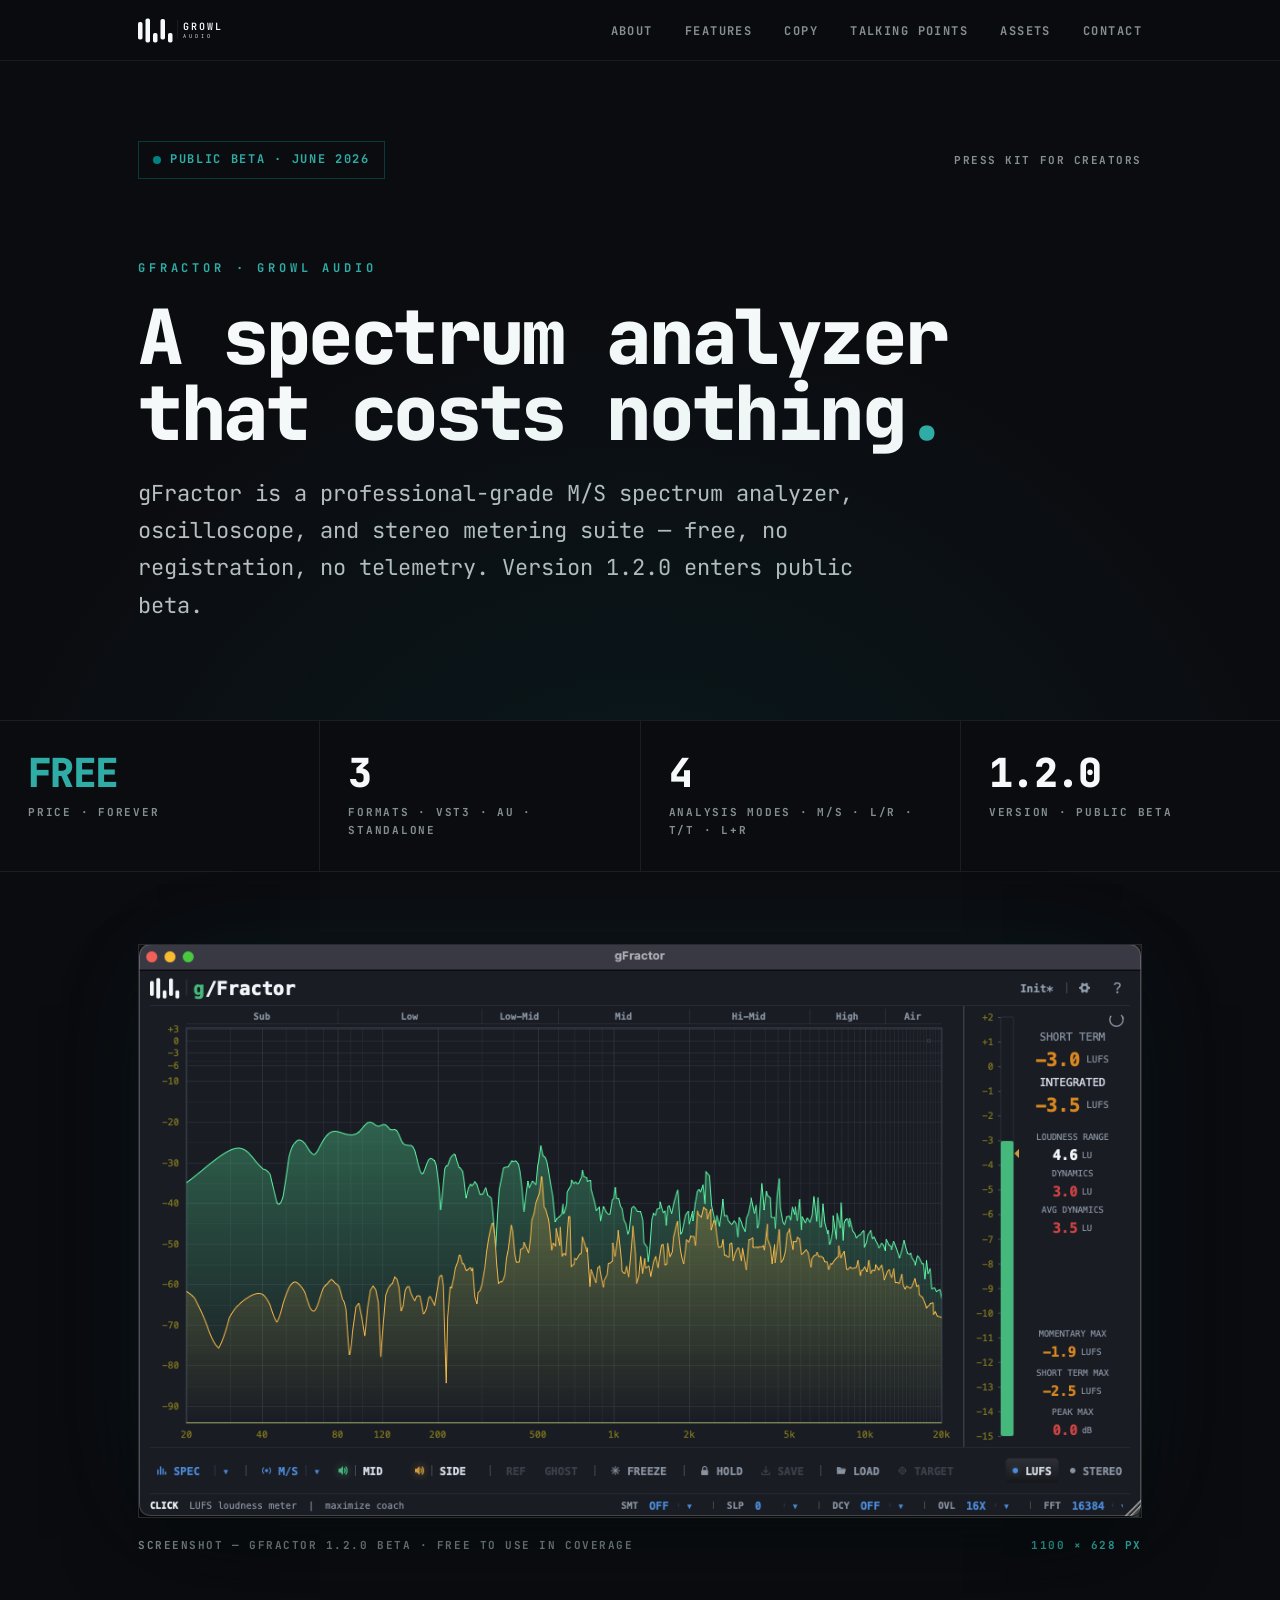
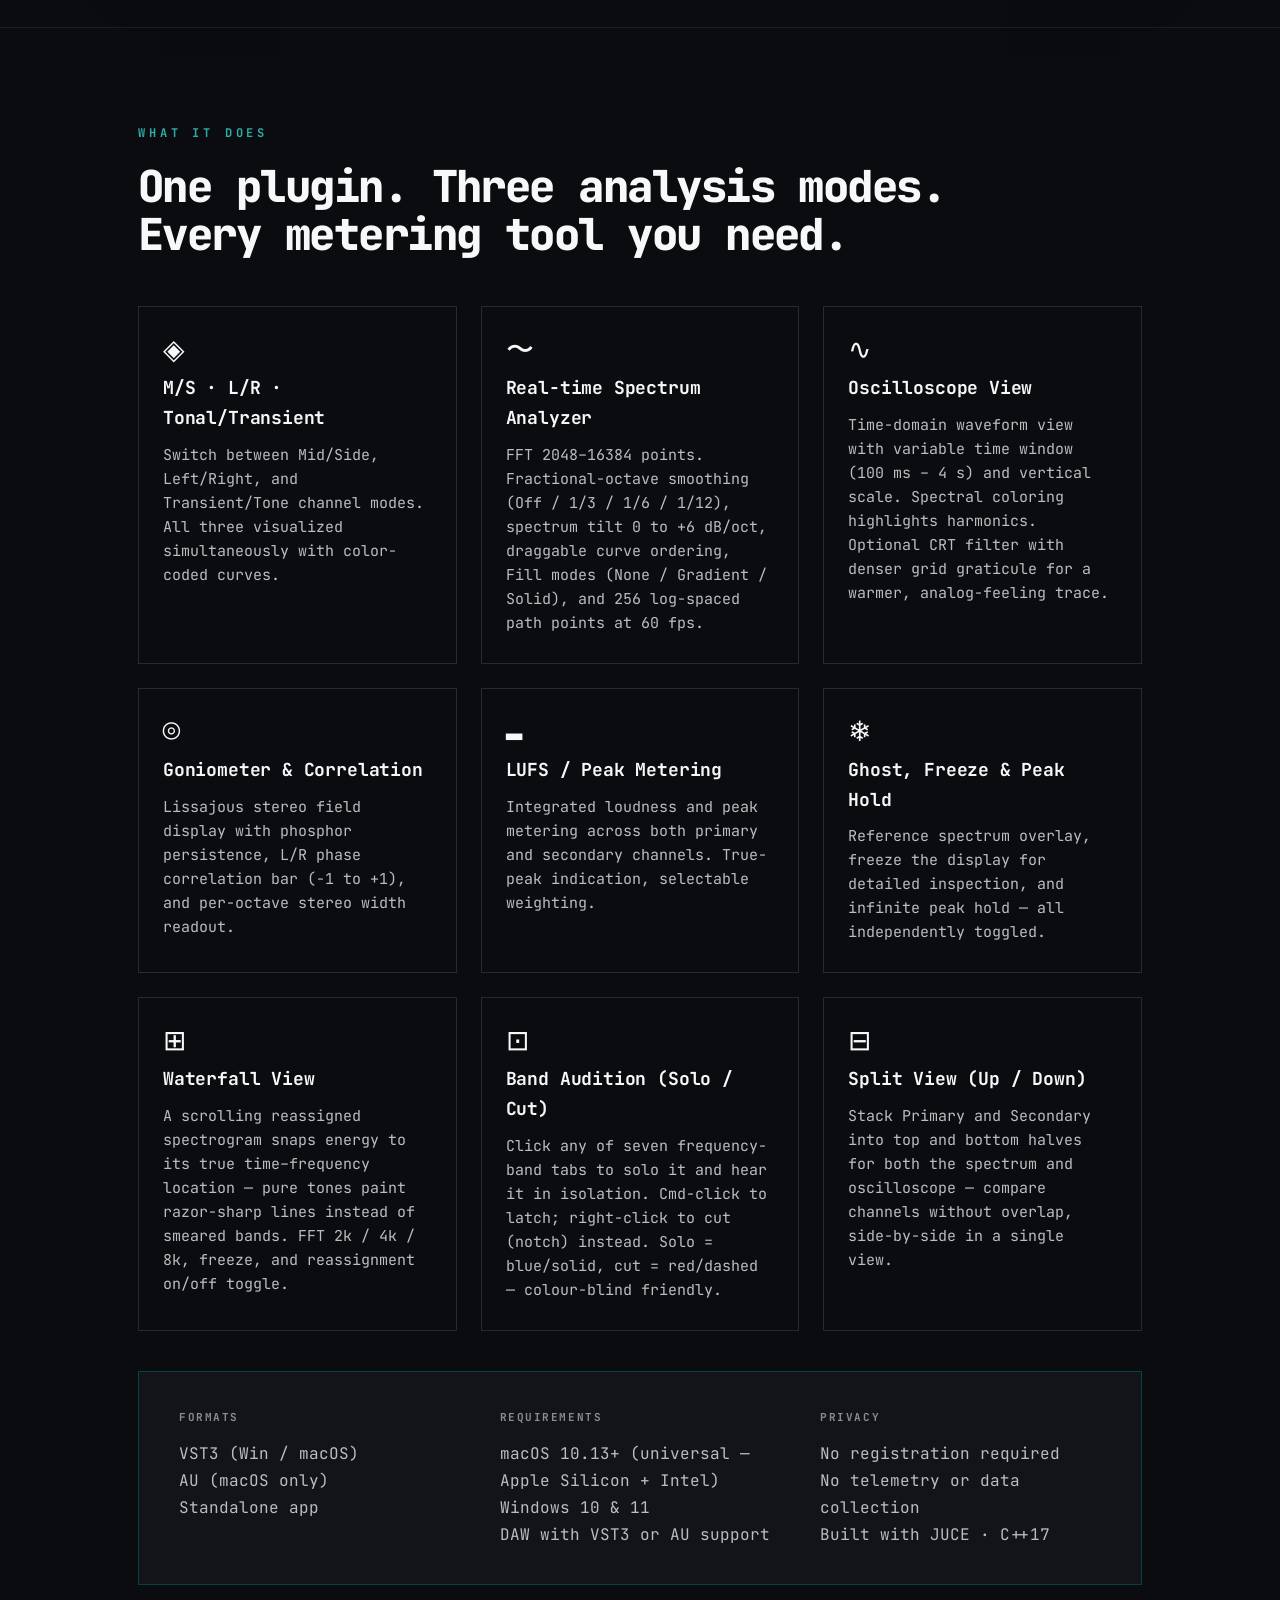
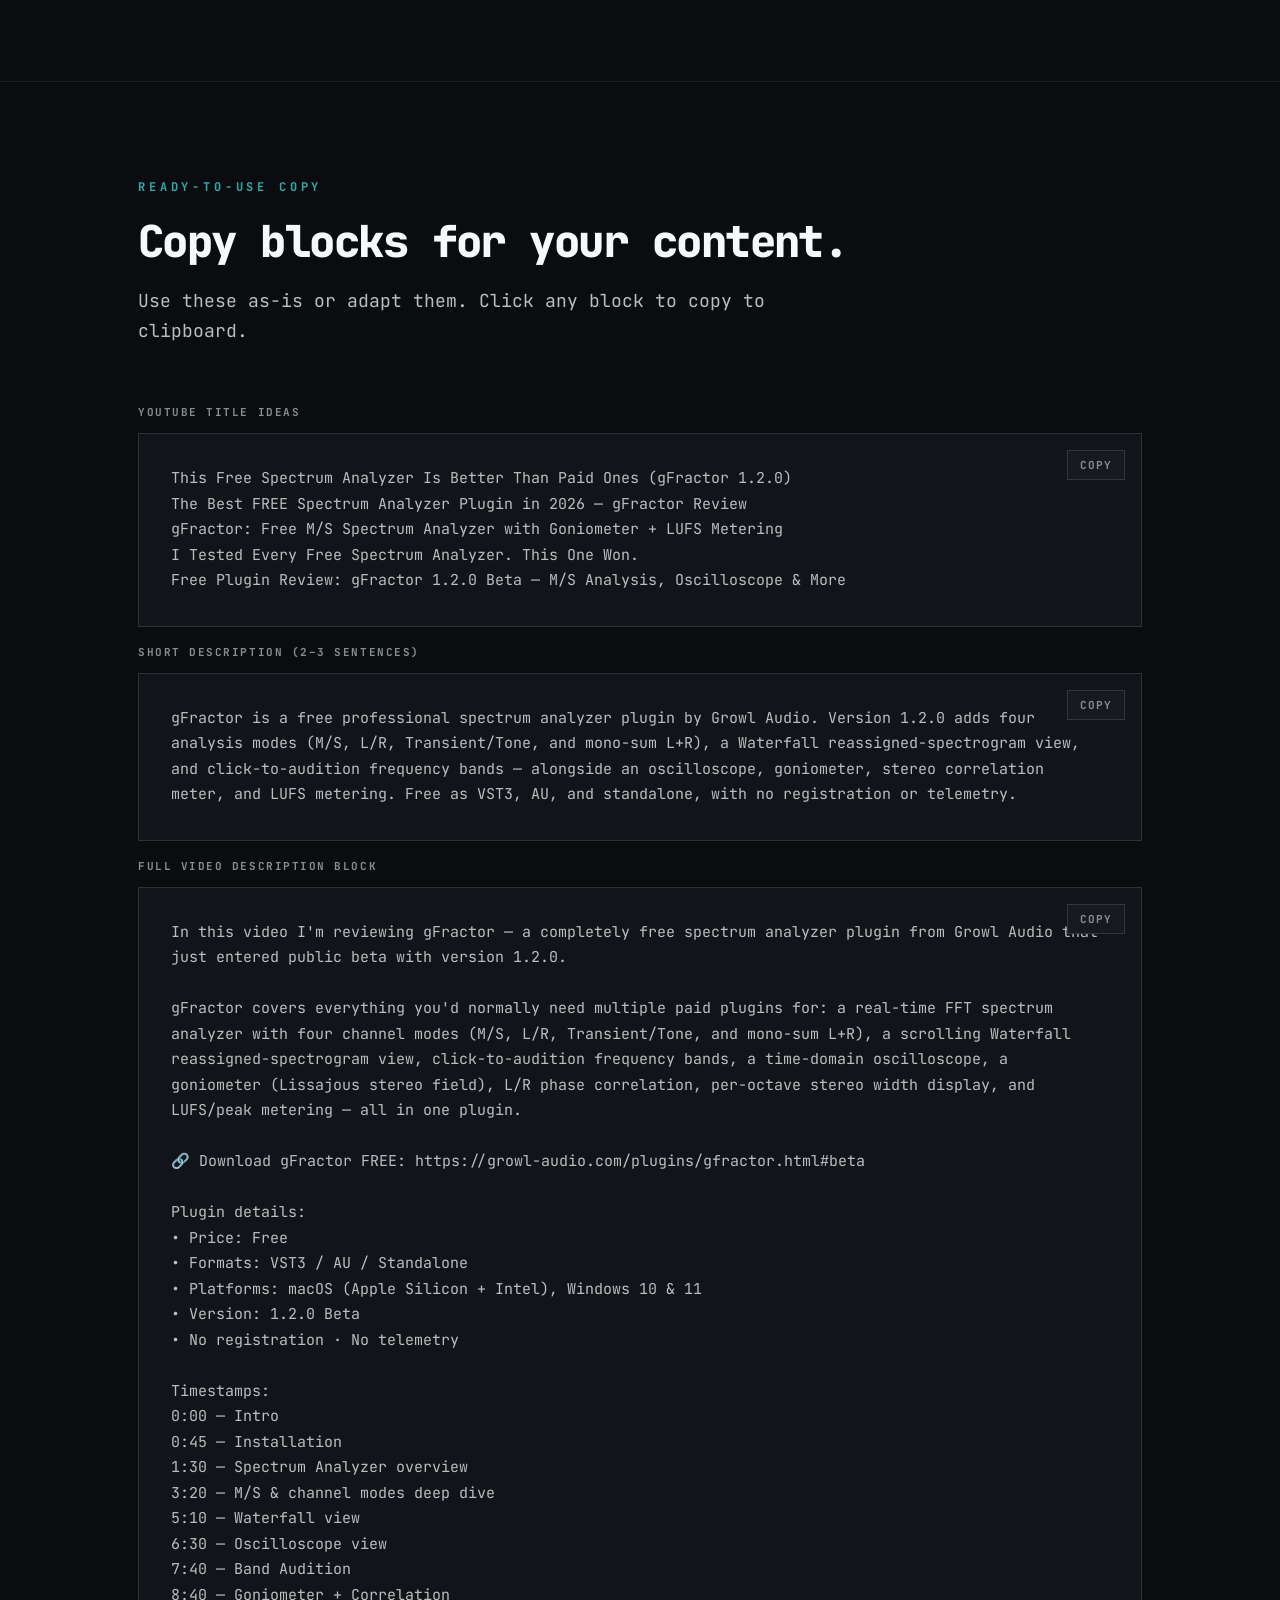
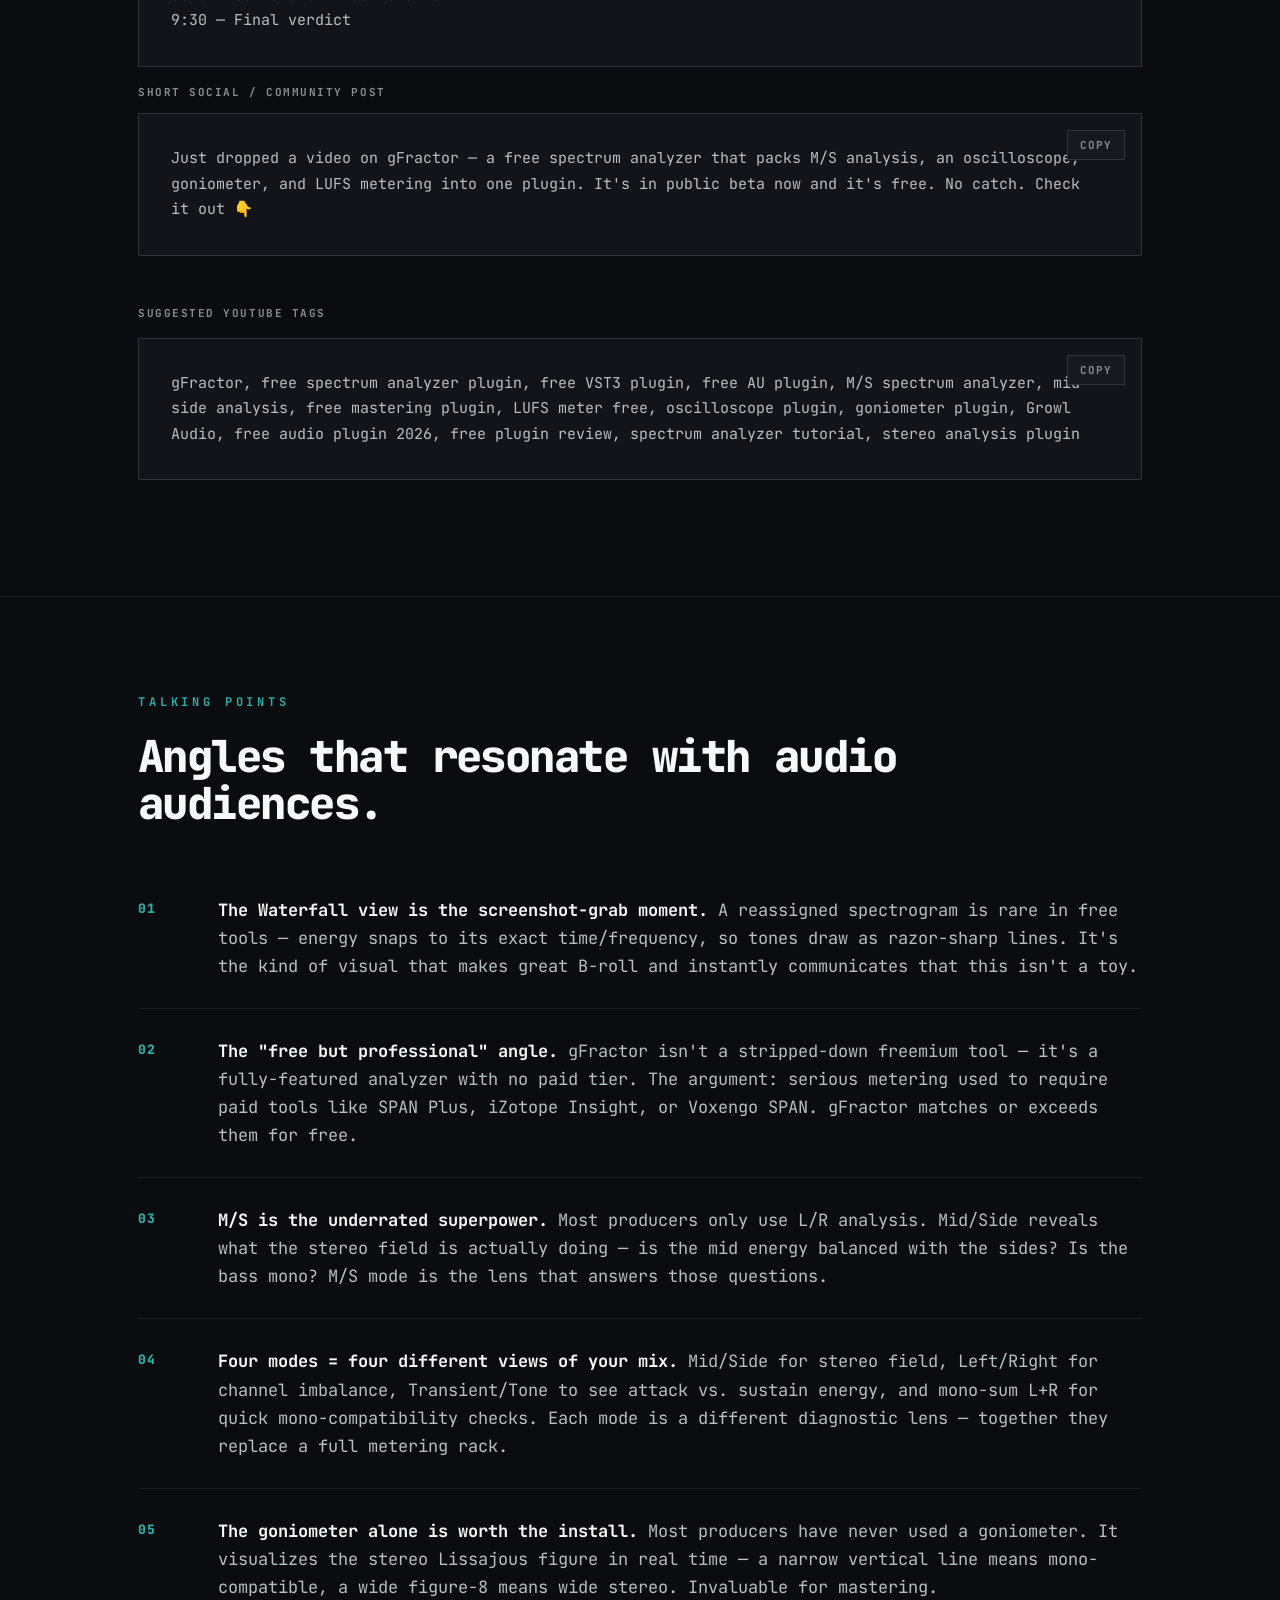
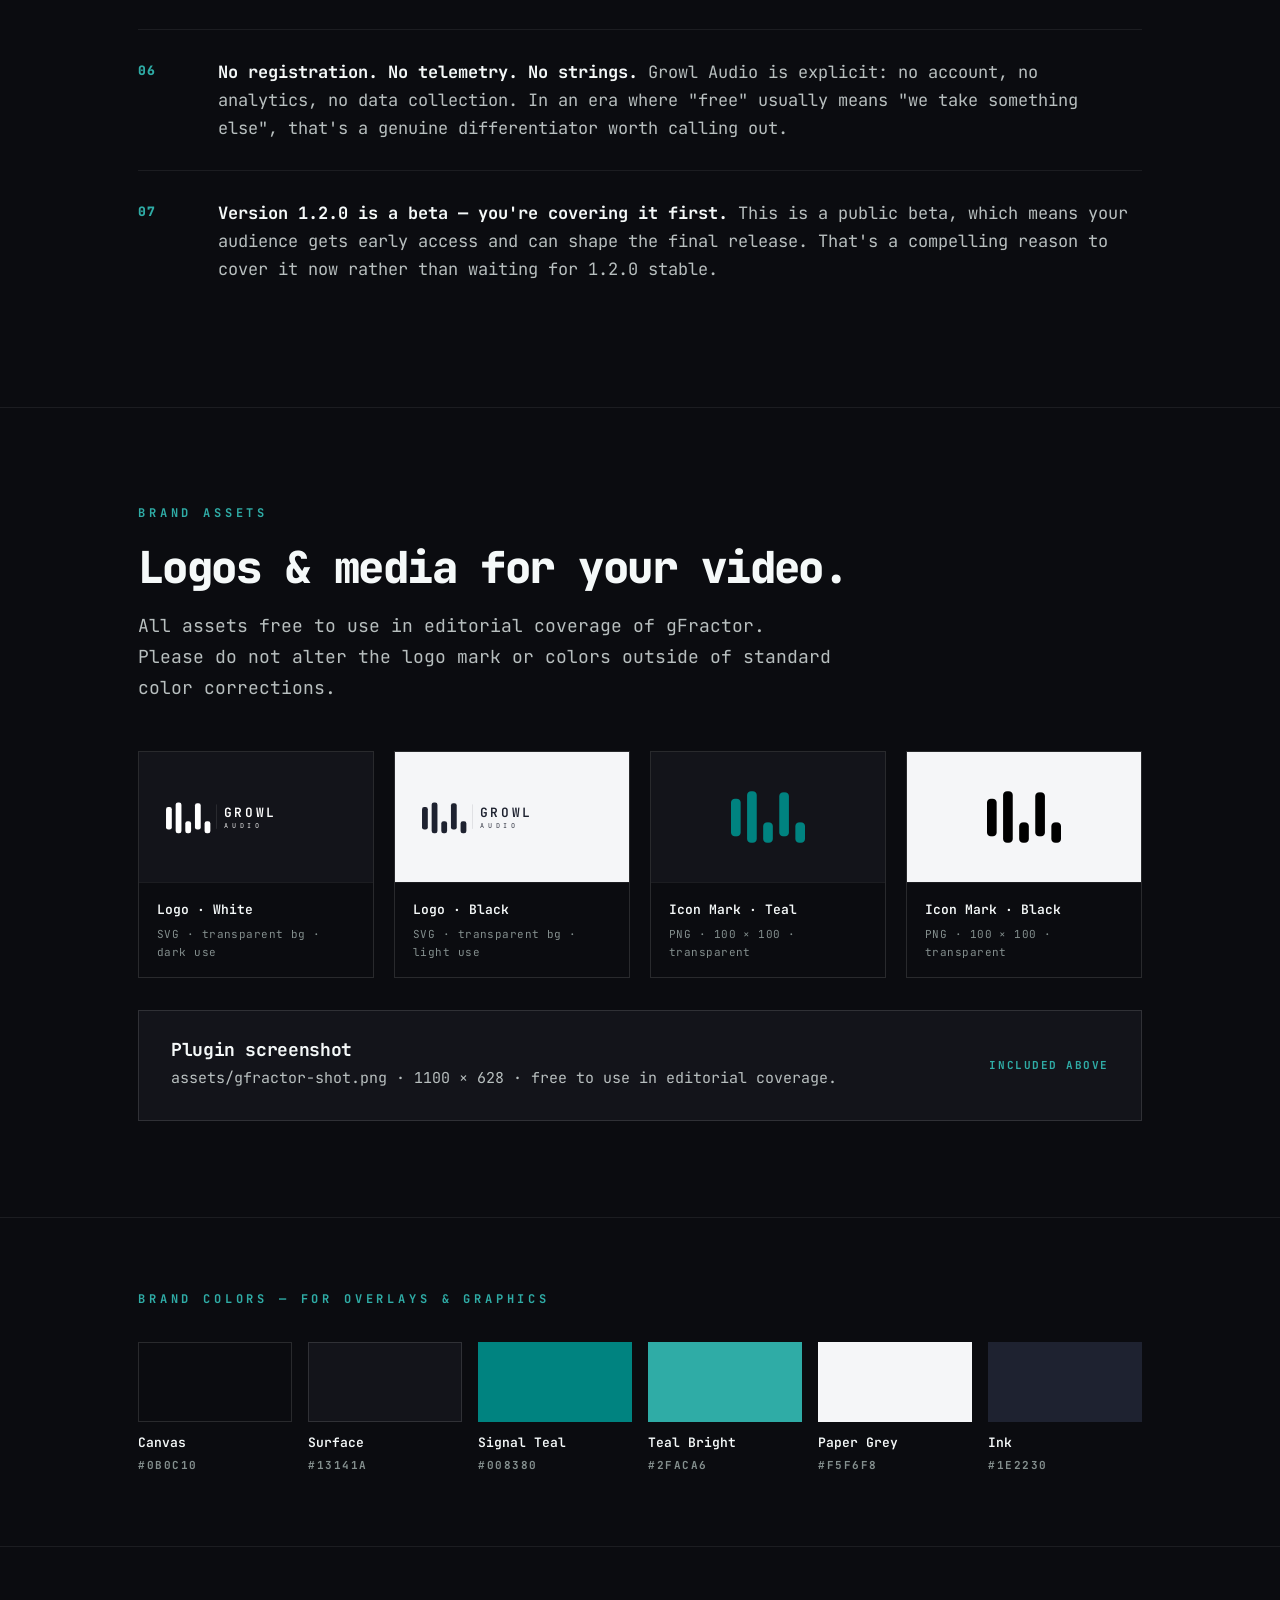
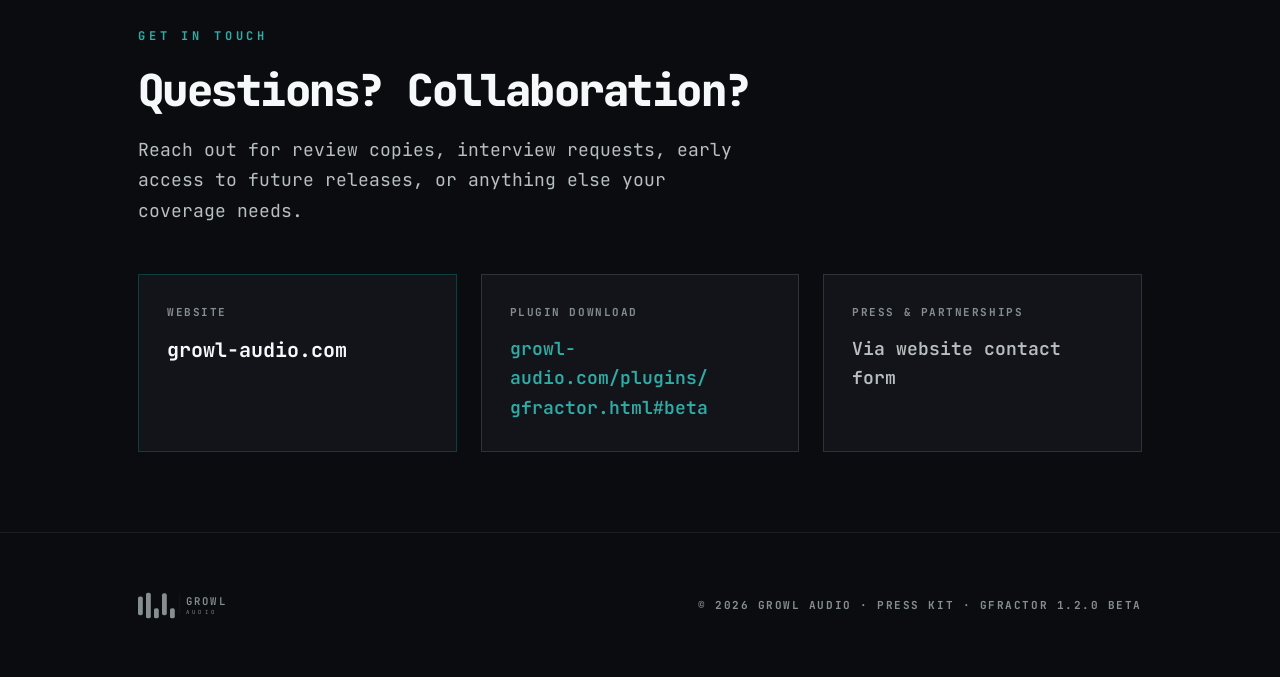
==== index.html @ 89ac6fda "Publish gFractor 1.2.0 press kit" ====
<!doctype html>
<html lang="en">
<head>
<meta charset="utf-8"/>
<title>Growl Audio · gFractor — Press Kit</title>
<meta name="description" content="Press kit for YouTube creators covering gFractor 1.2.0 Beta — free M/S spectrum analyzer by Growl Audio.">
<link rel="preconnect" href="https://fonts.googleapis.com">
<link rel="preconnect" href="https://fonts.gstatic.com" crossorigin>
<link href="https://fonts.googleapis.com/css2?family=JetBrains+Mono:wght@300;400;500;600;700;800&display=swap" rel="stylesheet">
<style>
:root{
  --bg:#0b0c10; --bg-alt:#0f1015; --surface:#13141a; --surface-2:#181920;
  --accent:#008380; --accent-text:#2faca6;
  --text:oklch(98% 0.004 195); --text-2:oklch(80% 0.008 195); --text-3:oklch(64% 0.012 195);
  --border:rgba(255,255,255,0.07); --border-strong:rgba(255,255,255,0.12);
  --warn:#c0392b;
  --font:'JetBrains Mono','Fira Code',ui-monospace,'SF Mono',Menlo,Consolas,monospace;
}
*{box-sizing:border-box;}
html{scroll-behavior:smooth;}
body{margin:0;padding:0;background:var(--bg);color:var(--text);font-family:var(--font);-webkit-font-smoothing:antialiased;line-height:1.65;}

/* ── layout ──────────────────────────────────────────────── */
.container{max-width:1100px;margin:0 auto;padding:0 48px;}
section{padding:96px 0;}
section+section{border-top:1px solid var(--border);}

/* ── utility ─────────────────────────────────────────────── */
.kicker{font-size:12px;font-weight:700;letter-spacing:0.32em;text-transform:uppercase;color:var(--accent-text);margin:0 0 20px;}
.display{font-size:76px;font-weight:800;letter-spacing:-0.045em;line-height:1.0;margin:0 0 24px;color:var(--text);}
.headline{font-size:44px;font-weight:800;letter-spacing:-0.035em;line-height:1.08;margin:0 0 20px;color:var(--text);}
.title{font-size:28px;font-weight:700;letter-spacing:-0.02em;line-height:1.2;margin:0 0 12px;color:var(--text);}
.body{font-size:18px;font-weight:400;line-height:1.7;color:var(--text-2);margin:0;}
.label{font-size:11px;font-weight:700;letter-spacing:0.14em;text-transform:uppercase;color:var(--text-3);}
.teal{color:var(--accent-text);}
.muted{color:var(--text-3);}
hr.rule{border:0;border-top:1px solid var(--border);margin:0;}

.panel{background:var(--surface);border:1px solid var(--border-strong);}
.panel-teal{border-color:rgba(0,131,128,0.4);}

/* ── logo ─────────────────────────────────────────────────── */
.logo svg{display:block;}

/* ── hero ─────────────────────────────────────────────────── */
#hero{padding:80px 0 96px;position:relative;overflow:hidden;}
#hero::after{content:'';position:absolute;left:50%;bottom:-260px;transform:translateX(-50%);width:1400px;height:700px;background:radial-gradient(ellipse at 50% 100%,rgba(0,131,128,0.13) 0%,transparent 70%);pointer-events:none;}
.hero-top{display:flex;align-items:center;justify-content:space-between;margin-bottom:80px;}
.badge{display:inline-flex;align-items:center;gap:9px;font-size:12px;font-weight:700;letter-spacing:0.14em;text-transform:uppercase;color:var(--accent-text);border:1px solid rgba(0,131,128,0.4);padding:8px 14px;}
.badge .dot{width:8px;height:8px;background:var(--accent);border-radius:50%;animation:blink 1.6s steps(1) infinite;}
@keyframes blink{0%,60%{opacity:1}61%,100%{opacity:0.25}}

/* ── facts grid ──────────────────────────────────────────── */
.facts{display:grid;grid-template-columns:repeat(4,1fr);gap:1px;background:var(--border);}
.fact{background:var(--bg);padding:32px 28px;}
.fact .val{font-size:40px;font-weight:800;letter-spacing:-0.04em;color:var(--text);line-height:1;margin-bottom:10px;}
.fact .val.teal{color:var(--accent-text);}
.fact .key{font-size:11px;font-weight:700;letter-spacing:0.16em;text-transform:uppercase;color:var(--text-3);}

/* ── screenshot ──────────────────────────────────────────── */
.shot-wrap{border:1px solid var(--border-strong);overflow:hidden;position:relative;box-shadow:0 40px 80px -20px rgba(0,0,0,0.6),0 0 100px -30px rgba(0,131,128,0.2);}
.shot-wrap img{display:block;width:100%;height:auto;}

/* ── features ────────────────────────────────────────────── */
.features{display:grid;grid-template-columns:repeat(3,1fr);gap:24px;}
.feat{padding:28px 24px;border:1px solid var(--border-strong);display:flex;flex-direction:column;gap:10px;}
.feat .icon{font-size:28px;line-height:1;}
.feat h3{font-size:18px;font-weight:700;letter-spacing:-0.01em;margin:0;color:var(--text);}
.feat p{font-size:15px;line-height:1.6;color:var(--text-2);margin:0;}

/* ── copy blocks ─────────────────────────────────────────── */
.copy-block{position:relative;background:var(--surface);border:1px solid var(--border-strong);padding:32px 36px 32px 32px;}
.copy-block pre{font-family:var(--font);font-size:15px;line-height:1.7;color:var(--text-2);white-space:pre-wrap;word-break:break-word;margin:0;overflow:visible;}
.copy-block .copy-btn{position:absolute;top:16px;right:16px;background:var(--surface-2);border:1px solid var(--border-strong);color:var(--text-3);font-family:var(--font);font-size:11px;font-weight:700;letter-spacing:0.1em;text-transform:uppercase;padding:7px 12px;cursor:pointer;transition:color 0.15s,border-color 0.15s;}
.copy-block .copy-btn:hover{color:var(--accent-text);border-color:rgba(0,131,128,0.5);}
.copy-block .copy-btn.copied{color:var(--accent-text);border-color:var(--accent);}
.copy-rows{display:flex;flex-direction:column;gap:16px;}

/* ── talking points ──────────────────────────────────────── */
.talkpoints{display:flex;flex-direction:column;gap:0;}
.tp{display:grid;grid-template-columns:56px 1fr;gap:24px;align-items:start;padding:28px 0;border-bottom:1px solid var(--border);}
.tp:last-child{border-bottom:0;}
.tp .num{font-size:13px;font-weight:800;letter-spacing:0.08em;color:var(--accent-text);padding-top:2px;}
.tp .text{font-size:17px;line-height:1.65;color:var(--text-2);}
.tp .text strong{color:var(--text);font-weight:700;}

/* ── assets ──────────────────────────────────────────────── */
.asset-grid{display:grid;grid-template-columns:repeat(4,1fr);gap:20px;}
.asset-card{border:1px solid var(--border-strong);display:flex;flex-direction:column;}
.asset-card .preview{height:130px;display:flex;align-items:center;justify-content:center;background:var(--surface);}
.asset-card .preview.on-light{background:#f5f6f8;}
.asset-card .meta{padding:16px 18px;border-top:1px solid var(--border);display:flex;flex-direction:column;gap:4px;}
.asset-card .meta .name{font-size:13px;font-weight:600;color:var(--text);}
.asset-card .meta .spec{font-size:11px;color:var(--text-3);letter-spacing:0.04em;}

/* ── tags ──────────────────────────────────────────────── */
.tag-grid{display:flex;flex-wrap:wrap;gap:10px;}
.tag{font-size:13px;font-weight:700;letter-spacing:0.04em;padding:8px 14px;background:var(--surface);border:1px solid var(--border-strong);color:var(--text-2);}

/* ── nav ──────────────────────────────────────────────────── */
.site-nav{position:sticky;top:0;z-index:100;background:rgba(11,12,16,0.9);backdrop-filter:blur(16px);-webkit-backdrop-filter:blur(16px);border-bottom:1px solid var(--border);}
.site-nav .inner{display:flex;align-items:center;justify-content:space-between;height:60px;padding:0 48px;max-width:1100px;margin:0 auto;}
.nav-links{display:flex;gap:32px;list-style:none;margin:0;padding:0;}
.nav-links a{font-size:12px;font-weight:700;letter-spacing:0.12em;text-transform:uppercase;color:var(--text-3);text-decoration:none;transition:color 0.15s;}
.nav-links a:hover{color:var(--accent-text);}

/* ── footer ──────────────────────────────────────────────── */
footer{border-top:1px solid var(--border);padding:56px 0;}
footer .inner{display:flex;align-items:center;justify-content:space-between;}
</style>
</head>
<body>

<!-- sticky nav -->
<nav class="site-nav">
  <div class="inner">
    <svg viewBox="0 0 280 60" height="30" fill="currentColor" aria-label="Growl Audio">
      <rect x="0" y="14" width="9" height="35" rx="3.5"/><rect x="15" y="7" width="9" height="48" rx="3.5"/>
      <rect x="30" y="36" width="9" height="19" rx="3.5"/><rect x="45" y="8" width="9" height="41" rx="3.5"/>
      <rect x="60" y="36" width="9" height="19" rx="3.5"/>
      <rect x="78" y="10" width="1" height="38" opacity="0.15"/>
      <text x="90" y="30" font-family="'JetBrains Mono',monospace" font-weight="600" font-size="20" letter-spacing="4">GROWL</text>
      <text x="90" y="46" font-family="'JetBrains Mono',monospace" font-weight="300" font-size="10.5" letter-spacing="6">AUDIO</text>
    </svg>
    <ul class="nav-links">
      <li><a href="#about">About</a></li>
      <li><a href="#features">Features</a></li>
      <li><a href="#copy">Copy</a></li>
      <li><a href="#talking-points">Talking Points</a></li>
      <li><a href="#assets">Assets</a></li>
      <li><a href="#contact">Contact</a></li>
    </ul>
  </div>
</nav>

<!-- ══ HERO ══════════════════════════════════════════════════ -->
<section id="hero">
  <div class="container">
    <div class="hero-top">
      <div class="badge"><span class="dot"></span>Public Beta · June 2026</div>
      <div class="label" style="color:var(--text-3);">Press Kit for Creators</div>
    </div>
    <div class="kicker">gFractor · Growl Audio</div>
    <h1 class="display">A spectrum analyzer<br>that costs nothing<span style="color:var(--accent-text);">.</span></h1>
    <p class="body" style="max-width:760px;font-size:22px;">gFractor is a professional-grade M/S spectrum analyzer, oscilloscope, and stereo metering suite — free, no registration, no telemetry. Version 1.2.0 enters public beta.</p>
  </div>
</section>

<!-- ══ KEY FACTS ══════════════════════════════════════════════ -->
<section id="about" style="padding:0;">
  <div class="facts">
    <div class="fact"><div class="val teal">FREE</div><div class="key">Price · forever</div></div>
    <div class="fact"><div class="val">3</div><div class="key">Formats · VST3 · AU · Standalone</div></div>
    <div class="fact"><div class="val">4</div><div class="key">Analysis modes · M/S · L/R · T/T · L+R</div></div>
    <div class="fact"><div class="val">1.2.0</div><div class="key">Version · public beta</div></div>
  </div>
</section>

<!-- ══ PLUGIN SCREENSHOT ══════════════════════════════════════ -->
<section style="padding:72px 0;">
  <div class="container">
    <div class="shot-wrap">
      <img src="assets/gfractor-shot.png" alt="gFractor 1.2.0 — spectrum analyzer with LUFS metering panel open" loading="lazy"/>
    </div>
    <div style="display:flex;justify-content:space-between;align-items:center;margin-top:18px;">
      <div class="label">Screenshot — gFractor 1.2.0 Beta · free to use in coverage</div>
      <div class="label teal">1100 × 628 px</div>
    </div>
  </div>
</section>

<!-- ══ FEATURES ═══════════════════════════════════════════════ -->
<section id="features">
  <div class="container">
    <div class="kicker">What it does</div>
    <h2 class="headline">One plugin. Three analysis modes.<br>Every metering tool you need.</h2>
    <div class="features" style="margin-top:48px;">
      <div class="feat">
        <div class="icon">◈</div>
        <h3>M/S · L/R · Tonal/Transient</h3>
        <p>Switch between Mid/Side, Left/Right, and Transient/Tone channel modes. All three visualized simultaneously with color-coded curves.</p>
      </div>
      <div class="feat">
        <div class="icon">〜</div>
        <h3>Real-time Spectrum Analyzer</h3>
        <p>FFT 2048–16384 points. Fractional-octave smoothing (Off / 1/3 / 1/6 / 1/12), spectrum tilt 0 to +6 dB/oct, draggable curve ordering, Fill modes (None / Gradient / Solid), and 256 log-spaced path points at 60 fps.</p>
      </div>
      <div class="feat">
        <div class="icon">∿</div>
        <h3>Oscilloscope View</h3>
        <p>Time-domain waveform view with variable time window (100 ms – 4 s) and vertical scale. Spectral coloring highlights harmonics. Optional CRT filter with denser grid graticule for a warmer, analog-feeling trace.</p>
      </div>
      <div class="feat">
        <div class="icon">◎</div>
        <h3>Goniometer &amp; Correlation</h3>
        <p>Lissajous stereo field display with phosphor persistence, L/R phase correlation bar (−1 to +1), and per-octave stereo width readout.</p>
      </div>
      <div class="feat">
        <div class="icon">▬</div>
        <h3>LUFS / Peak Metering</h3>
        <p>Integrated loudness and peak metering across both primary and secondary channels. True-peak indication, selectable weighting.</p>
      </div>
      <div class="feat">
        <div class="icon">❄</div>
        <h3>Ghost, Freeze &amp; Peak Hold</h3>
        <p>Reference spectrum overlay, freeze the display for detailed inspection, and infinite peak hold — all independently toggled.</p>
      </div>
      <div class="feat">
        <div class="icon">⊞</div>
        <h3>Waterfall View</h3>
        <p>A scrolling reassigned spectrogram snaps energy to its true time–frequency location — pure tones paint razor-sharp lines instead of smeared bands. FFT 2k / 4k / 8k, freeze, and reassignment on/off toggle.</p>
      </div>
      <div class="feat">
        <div class="icon">⊡</div>
        <h3>Band Audition (Solo / Cut)</h3>
        <p>Click any of seven frequency-band tabs to solo it and hear it in isolation. Cmd-click to latch; right-click to cut (notch) instead. Solo = blue/solid, cut = red/dashed — colour-blind friendly.</p>
      </div>
      <div class="feat">
        <div class="icon">⊟</div>
        <h3>Split View (Up / Down)</h3>
        <p>Stack Primary and Secondary into top and bottom halves for both the spectrum and oscilloscope — compare channels without overlap, side-by-side in a single view.</p>
      </div>
    </div>

    <div class="panel panel-teal" style="margin-top:40px;padding:36px 40px;display:grid;grid-template-columns:1fr 1fr 1fr;gap:40px;">
      <div>
        <div class="label" style="margin-bottom:14px;">Formats</div>
        <div class="body" style="font-size:16px;">VST3 (Win / macOS)<br>AU (macOS only)<br>Standalone app</div>
      </div>
      <div>
        <div class="label" style="margin-bottom:14px;">Requirements</div>
        <div class="body" style="font-size:16px;">macOS 10.13+ (universal — Apple Silicon + Intel)<br>Windows 10 &amp; 11<br>DAW with VST3 or AU support</div>
      </div>
      <div>
        <div class="label" style="margin-bottom:14px;">Privacy</div>
        <div class="body" style="font-size:16px;">No registration required<br>No telemetry or data collection<br>Built with JUCE · C++17</div>
      </div>
    </div>
  </div>
</section>

<!-- ══ SUGGESTED COPY ═════════════════════════════════════════ -->
<section id="copy">
  <div class="container">
    <div class="kicker">Ready-to-use copy</div>
    <h2 class="headline">Copy blocks for your content.</h2>
    <p class="body" style="margin-bottom:56px;max-width:700px;">Use these as-is or adapt them. Click any block to copy to clipboard.</p>

    <div class="copy-rows">

      <div>
        <div class="label" style="margin-bottom:12px;">YouTube title ideas</div>
        <div class="copy-block" data-copy>
          <button class="copy-btn" onclick="copyBlock(this)">Copy</button>
          <pre>This Free Spectrum Analyzer Is Better Than Paid Ones (gFractor 1.2.0)
The Best FREE Spectrum Analyzer Plugin in 2026 — gFractor Review
gFractor: Free M/S Spectrum Analyzer with Goniometer + LUFS Metering
I Tested Every Free Spectrum Analyzer. This One Won.
Free Plugin Review: gFractor 1.2.0 Beta — M/S Analysis, Oscilloscope &amp; More</pre>
        </div>
      </div>

      <div>
        <div class="label" style="margin-bottom:12px;">Short description (2–3 sentences)</div>
        <div class="copy-block" data-copy>
          <button class="copy-btn" onclick="copyBlock(this)">Copy</button>
          <pre>gFractor is a free professional spectrum analyzer plugin by Growl Audio. Version 1.2.0 adds four analysis modes (M/S, L/R, Transient/Tone, and mono-sum L+R), a Waterfall reassigned-spectrogram view, and click-to-audition frequency bands — alongside an oscilloscope, goniometer, stereo correlation meter, and LUFS metering. Free as VST3, AU, and standalone, with no registration or telemetry.</pre>
        </div>
      </div>

      <div>
        <div class="label" style="margin-bottom:12px;">Full video description block</div>
        <div class="copy-block" data-copy>
          <button class="copy-btn" onclick="copyBlock(this)">Copy</button>
          <pre>In this video I'm reviewing gFractor — a completely free spectrum analyzer plugin from Growl Audio that just entered public beta with version 1.2.0.

gFractor covers everything you'd normally need multiple paid plugins for: a real-time FFT spectrum analyzer with four channel modes (M/S, L/R, Transient/Tone, and mono-sum L+R), a scrolling Waterfall reassigned-spectrogram view, click-to-audition frequency bands, a time-domain oscilloscope, a goniometer (Lissajous stereo field), L/R phase correlation, per-octave stereo width display, and LUFS/peak metering — all in one plugin.

🔗 Download gFractor FREE: https://growl-audio.com/plugins/gfractor.html#beta

Plugin details:
• Price: Free
• Formats: VST3 / AU / Standalone
• Platforms: macOS (Apple Silicon + Intel), Windows 10 &amp; 11
• Version: 1.2.0 Beta
• No registration · No telemetry

Timestamps:
0:00 — Intro
0:45 — Installation
1:30 — Spectrum Analyzer overview
3:20 — M/S &amp; channel modes deep dive
5:10 — Waterfall view
6:30 — Oscilloscope view
7:40 — Band Audition
8:40 — Goniometer + Correlation
9:30 — Final verdict</pre>
        </div>
      </div>

      <div>
        <div class="label" style="margin-bottom:12px;">Short social / community post</div>
        <div class="copy-block" data-copy>
          <button class="copy-btn" onclick="copyBlock(this)">Copy</button>
          <pre>Just dropped a video on gFractor — a free spectrum analyzer that packs M/S analysis, an oscilloscope, goniometer, and LUFS metering into one plugin. It's in public beta now and it's free. No catch. Check it out 👇</pre>
        </div>
      </div>

    </div>

    <!-- Tags -->
    <div style="margin-top:48px;">
      <div class="label" style="margin-bottom:16px;">Suggested YouTube tags</div>
      <div class="copy-block" data-copy style="margin-bottom:20px;">
        <button class="copy-btn" onclick="copyBlock(this)">Copy</button>
        <pre>gFractor, free spectrum analyzer plugin, free VST3 plugin, free AU plugin, M/S spectrum analyzer, mid side analysis, free mastering plugin, LUFS meter free, oscilloscope plugin, goniometer plugin, Growl Audio, free audio plugin 2026, free plugin review, spectrum analyzer tutorial, stereo analysis plugin</pre>
      </div>
    </div>

  </div>
</section>

<!-- ══ TALKING POINTS ═════════════════════════════════════════ -->
<section id="talking-points">
  <div class="container">
    <div class="kicker">Talking points</div>
    <h2 class="headline">Angles that resonate with audio audiences.</h2>
    <div class="talkpoints" style="margin-top:40px;">
      <div class="tp">
        <div class="num">01</div>
        <div class="text"><strong>The Waterfall view is the screenshot-grab moment.</strong> A reassigned spectrogram is rare in free tools — energy snaps to its exact time/frequency, so tones draw as razor-sharp lines. It's the kind of visual that makes great B-roll and instantly communicates that this isn't a toy.</div>
      </div>
      <div class="tp">
        <div class="num">02</div>
        <div class="text"><strong>The "free but professional" angle.</strong> gFractor isn't a stripped-down freemium tool — it's a fully-featured analyzer with no paid tier. The argument: serious metering used to require paid tools like SPAN Plus, iZotope Insight, or Voxengo SPAN. gFractor matches or exceeds them for free.</div>
      </div>
      <div class="tp">
        <div class="num">03</div>
        <div class="text"><strong>M/S is the underrated superpower.</strong> Most producers only use L/R analysis. Mid/Side reveals what the stereo field is actually doing — is the mid energy balanced with the sides? Is the bass mono? M/S mode is the lens that answers those questions.</div>
      </div>
      <div class="tp">
        <div class="num">04</div>
        <div class="text"><strong>Four modes = four different views of your mix.</strong> Mid/Side for stereo field, Left/Right for channel imbalance, Transient/Tone to see attack vs. sustain energy, and mono-sum L+R for quick mono-compatibility checks. Each mode is a different diagnostic lens — together they replace a full metering rack.</div>
      </div>
      <div class="tp">
        <div class="num">05</div>
        <div class="text"><strong>The goniometer alone is worth the install.</strong> Most producers have never used a goniometer. It visualizes the stereo Lissajous figure in real time — a narrow vertical line means mono-compatible, a wide figure-8 means wide stereo. Invaluable for mastering.</div>
      </div>
      <div class="tp">
        <div class="num">06</div>
        <div class="text"><strong>No registration. No telemetry. No strings.</strong> Growl Audio is explicit: no account, no analytics, no data collection. In an era where "free" usually means "we take something else", that's a genuine differentiator worth calling out.</div>
      </div>
      <div class="tp">
        <div class="num">07</div>
        <div class="text"><strong>Version 1.2.0 is a beta — you're covering it first.</strong> This is a public beta, which means your audience gets early access and can shape the final release. That's a compelling reason to cover it now rather than waiting for 1.2.0 stable.</div>
      </div>
    </div>
  </div>
</section>

<!-- ══ BRAND ASSETS ════════════════════════════════════════════ -->
<section id="assets">
  <div class="container">
    <div class="kicker">Brand assets</div>
    <h2 class="headline">Logos &amp; media for your video.</h2>
    <p class="body" style="margin-bottom:48px;max-width:700px;">All assets free to use in editorial coverage of gFractor. Please do not alter the logo mark or colors outside of standard color corrections.</p>

    <div class="asset-grid">
      <div class="asset-card">
        <div class="preview">
          <svg viewBox="0 0 280 60" width="180" fill="white" aria-label="Growl Audio logo white">
            <rect x="0" y="14" width="9" height="35" rx="3.5"/><rect x="15" y="7" width="9" height="48" rx="3.5"/>
            <rect x="30" y="36" width="9" height="19" rx="3.5"/><rect x="45" y="8" width="9" height="41" rx="3.5"/>
            <rect x="60" y="36" width="9" height="19" rx="3.5"/><rect x="78" y="10" width="1" height="38" opacity="0.15"/>
            <text x="90" y="30" font-family="'JetBrains Mono',monospace" font-weight="600" font-size="20" letter-spacing="4">GROWL</text>
            <text x="90" y="46" font-family="'JetBrains Mono',monospace" font-weight="300" font-size="10.5" letter-spacing="6">AUDIO</text>
          </svg>
        </div>
        <div class="meta"><div class="name">Logo · White</div><div class="spec">SVG · transparent bg · dark use</div></div>
      </div>
      <div class="asset-card">
        <div class="preview on-light">
          <svg viewBox="0 0 280 60" width="180" fill="#1e2230" aria-label="Growl Audio logo dark">
            <rect x="0" y="14" width="9" height="35" rx="3.5"/><rect x="15" y="7" width="9" height="48" rx="3.5"/>
            <rect x="30" y="36" width="9" height="19" rx="3.5"/><rect x="45" y="8" width="9" height="41" rx="3.5"/>
            <rect x="60" y="36" width="9" height="19" rx="3.5"/><rect x="78" y="10" width="1" height="38" opacity="0.15"/>
            <text x="90" y="30" font-family="'JetBrains Mono',monospace" font-weight="600" font-size="20" letter-spacing="4">GROWL</text>
            <text x="90" y="46" font-family="'JetBrains Mono',monospace" font-weight="300" font-size="10.5" letter-spacing="6">AUDIO</text>
          </svg>
        </div>
        <div class="meta"><div class="name">Logo · Black</div><div class="spec">SVG · transparent bg · light use</div></div>
      </div>
      <div class="asset-card">
        <div class="preview">
          <img src="assets/logo-green-100.png" width="100" height="100" alt="Growl Audio bar mark green 100px" style="display:block;image-rendering:pixelated;"/>
        </div>
        <div class="meta"><div class="name">Icon Mark · Teal</div><div class="spec">PNG · 100 × 100 · transparent</div></div>
      </div>
      <div class="asset-card">
        <div class="preview on-light">
          <img src="assets/logo-black-100.png" width="100" height="100" alt="Growl Audio bar mark black 100px" style="display:block;image-rendering:pixelated;"/>
        </div>
        <div class="meta"><div class="name">Icon Mark · Black</div><div class="spec">PNG · 100 × 100 · transparent</div></div>
      </div>
    </div>

    <div class="panel" style="margin-top:32px;padding:28px 32px;display:flex;align-items:center;justify-content:space-between;gap:24px;">
      <div>
        <div class="title" style="font-size:18px;margin-bottom:6px;">Plugin screenshot</div>
        <div class="body" style="font-size:15px;">assets/gfractor-shot.png · 1100 × 628 · free to use in editorial coverage.</div>
      </div>
      <div class="label teal">Included above</div>
    </div>

  </div>
</section>

<!-- ══ BRAND COLORS ═══════════════════════════════════════════ -->
<section style="padding:72px 0;">
  <div class="container">
    <div class="kicker" style="margin-bottom:32px;">Brand colors — for overlays &amp; graphics</div>
    <div style="display:grid;grid-template-columns:repeat(6,1fr);gap:16px;">
      <div>
        <div style="height:80px;background:#0b0c10;border:1px solid var(--border-strong);"></div>
        <div style="margin-top:10px;"><div style="font-size:13px;font-weight:600;color:var(--text);">Canvas</div><div class="label" style="color:var(--text-3);margin-top:3px;">#0b0c10</div></div>
      </div>
      <div>
        <div style="height:80px;background:#13141a;border:1px solid var(--border-strong);"></div>
        <div style="margin-top:10px;"><div style="font-size:13px;font-weight:600;color:var(--text);">Surface</div><div class="label" style="color:var(--text-3);margin-top:3px;">#13141a</div></div>
      </div>
      <div>
        <div style="height:80px;background:#008380;"></div>
        <div style="margin-top:10px;"><div style="font-size:13px;font-weight:600;color:var(--text);">Signal Teal</div><div class="label" style="color:var(--text-3);margin-top:3px;">#008380</div></div>
      </div>
      <div>
        <div style="height:80px;background:#2faca6;"></div>
        <div style="margin-top:10px;"><div style="font-size:13px;font-weight:600;color:var(--text);">Teal Bright</div><div class="label" style="color:var(--text-3);margin-top:3px;">#2faca6</div></div>
      </div>
      <div>
        <div style="height:80px;background:#f5f6f8;border:1px solid var(--border-strong);"></div>
        <div style="margin-top:10px;"><div style="font-size:13px;font-weight:600;color:var(--text);">Paper Grey</div><div class="label" style="color:var(--text-3);margin-top:3px;">#f5f6f8</div></div>
      </div>
      <div>
        <div style="height:80px;background:#1e2230;"></div>
        <div style="margin-top:10px;"><div style="font-size:13px;font-weight:600;color:var(--text);">Ink</div><div class="label" style="color:var(--text-3);margin-top:3px;">#1e2230</div></div>
      </div>
    </div>
  </div>
</section>

<!-- ══ CONTACT ════════════════════════════════════════════════ -->
<section id="contact" style="padding:80px 0;">
  <div class="container">
    <div class="kicker">Get in touch</div>
    <h2 class="headline" style="margin-bottom:20px;">Questions? Collaboration?</h2>
    <p class="body" style="max-width:620px;margin-bottom:48px;">Reach out for review copies, interview requests, early access to future releases, or anything else your coverage needs.</p>
    <div style="display:grid;grid-template-columns:repeat(3,1fr);gap:24px;">
      <div class="panel panel-teal" style="padding:28px 28px;">
        <div class="label" style="margin-bottom:12px;">Website</div>
        <div style="font-size:20px;font-weight:700;color:var(--text);">growl-audio.com</div>
      </div>
      <div class="panel" style="padding:28px 28px;">
        <div class="label" style="margin-bottom:12px;">Plugin download</div>
        <div style="font-size:18px;font-weight:600;color:var(--text-2);"><a href="https://growl-audio.com/plugins/gfractor.html#beta" style="color:var(--accent-text);text-decoration:none;">growl-audio.com/plugins/<wbr>gfractor.html#beta</a></div>
      </div>
      <div class="panel" style="padding:28px 28px;">
        <div class="label" style="margin-bottom:12px;">Press &amp; Partnerships</div>
        <div style="font-size:18px;font-weight:600;color:var(--text-2);">Via website contact form</div>
      </div>
    </div>
  </div>
</section>

<!-- ══ FOOTER ═════════════════════════════════════════════════ -->
<footer>
  <div class="container">
    <div class="inner">
      <svg viewBox="0 0 280 60" height="32" fill="currentColor" style="color:var(--text-3);" aria-label="Growl Audio">
        <rect x="0" y="14" width="9" height="35" rx="3.5"/><rect x="15" y="7" width="9" height="48" rx="3.5"/>
        <rect x="30" y="36" width="9" height="19" rx="3.5"/><rect x="45" y="8" width="9" height="41" rx="3.5"/>
        <rect x="60" y="36" width="9" height="19" rx="3.5"/>
        <rect x="78" y="10" width="1" height="38" opacity="0.15"/>
        <text x="90" y="30" font-family="'JetBrains Mono',monospace" font-weight="600" font-size="20" letter-spacing="4">GROWL</text>
        <text x="90" y="46" font-family="'JetBrains Mono',monospace" font-weight="300" font-size="10.5" letter-spacing="6">AUDIO</text>
      </svg>
      <div class="label" style="color:var(--text-3);">© 2026 Growl Audio · Press Kit · gFractor 1.2.0 Beta</div>
    </div>
  </div>
</footer>

<script>
function copyBlock(btn){
  const pre = btn.closest('.copy-block').querySelector('pre');
  const text = pre.innerText;
  navigator.clipboard.writeText(text).then(()=>{
    btn.textContent='Copied!';
    btn.classList.add('copied');
    setTimeout(()=>{btn.textContent='Copy';btn.classList.remove('copied');},2200);
  }).catch(()=>{
    const ta=document.createElement('textarea');
    ta.value=text;ta.style.position='fixed';ta.style.opacity='0';
    document.body.appendChild(ta);ta.select();document.execCommand('copy');
    document.body.removeChild(ta);
    btn.textContent='Copied!';btn.classList.add('copied');
    setTimeout(()=>{btn.textContent='Copy';btn.classList.remove('copied');},2200);
  });
}
</script>

<template id="__bundler_thumbnail" data-bg-color="#0b0c10">
  <svg viewBox="0 0 1200 800" xmlns="http://www.w3.org/2000/svg">
    <rect width="1200" height="800" fill="#0b0c10"/>
    <!-- 5-bar mark centered -->
    <g transform="translate(474 310)" fill="#2faca6">
      <rect x="0"   y="56"  width="36" height="140" rx="14"/>
      <rect x="60"  y="28"  width="36" height="192" rx="14"/>
      <rect x="120" y="144" width="36" height="76"  rx="14"/>
      <rect x="180" y="32"  width="36" height="164" rx="14"/>
      <rect x="240" y="144" width="36" height="76"  rx="14"/>
    </g>
    <text x="600" y="560" text-anchor="middle" font-family="monospace" font-weight="700" font-size="22" letter-spacing="12" fill="rgba(255,255,255,0.35)">PRESS KIT</text>
  </svg>
</template>
</body>
</html>
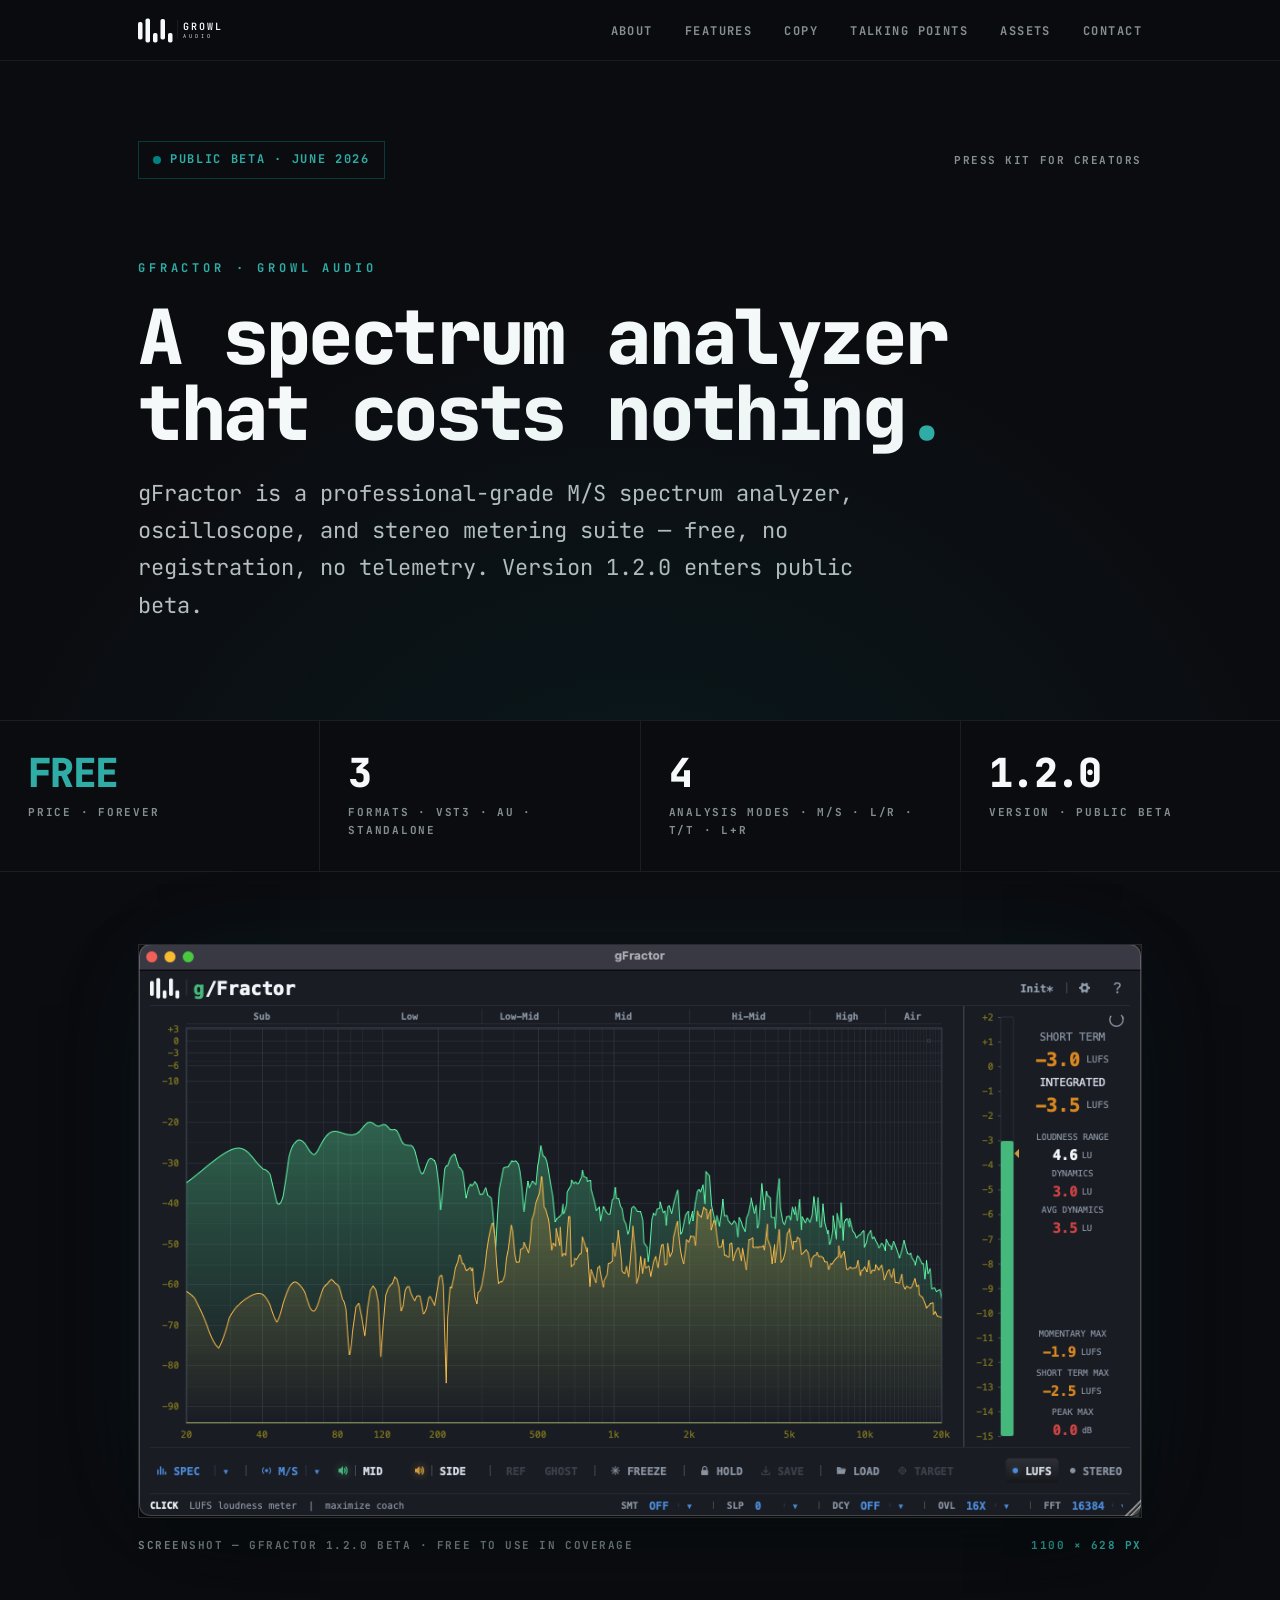
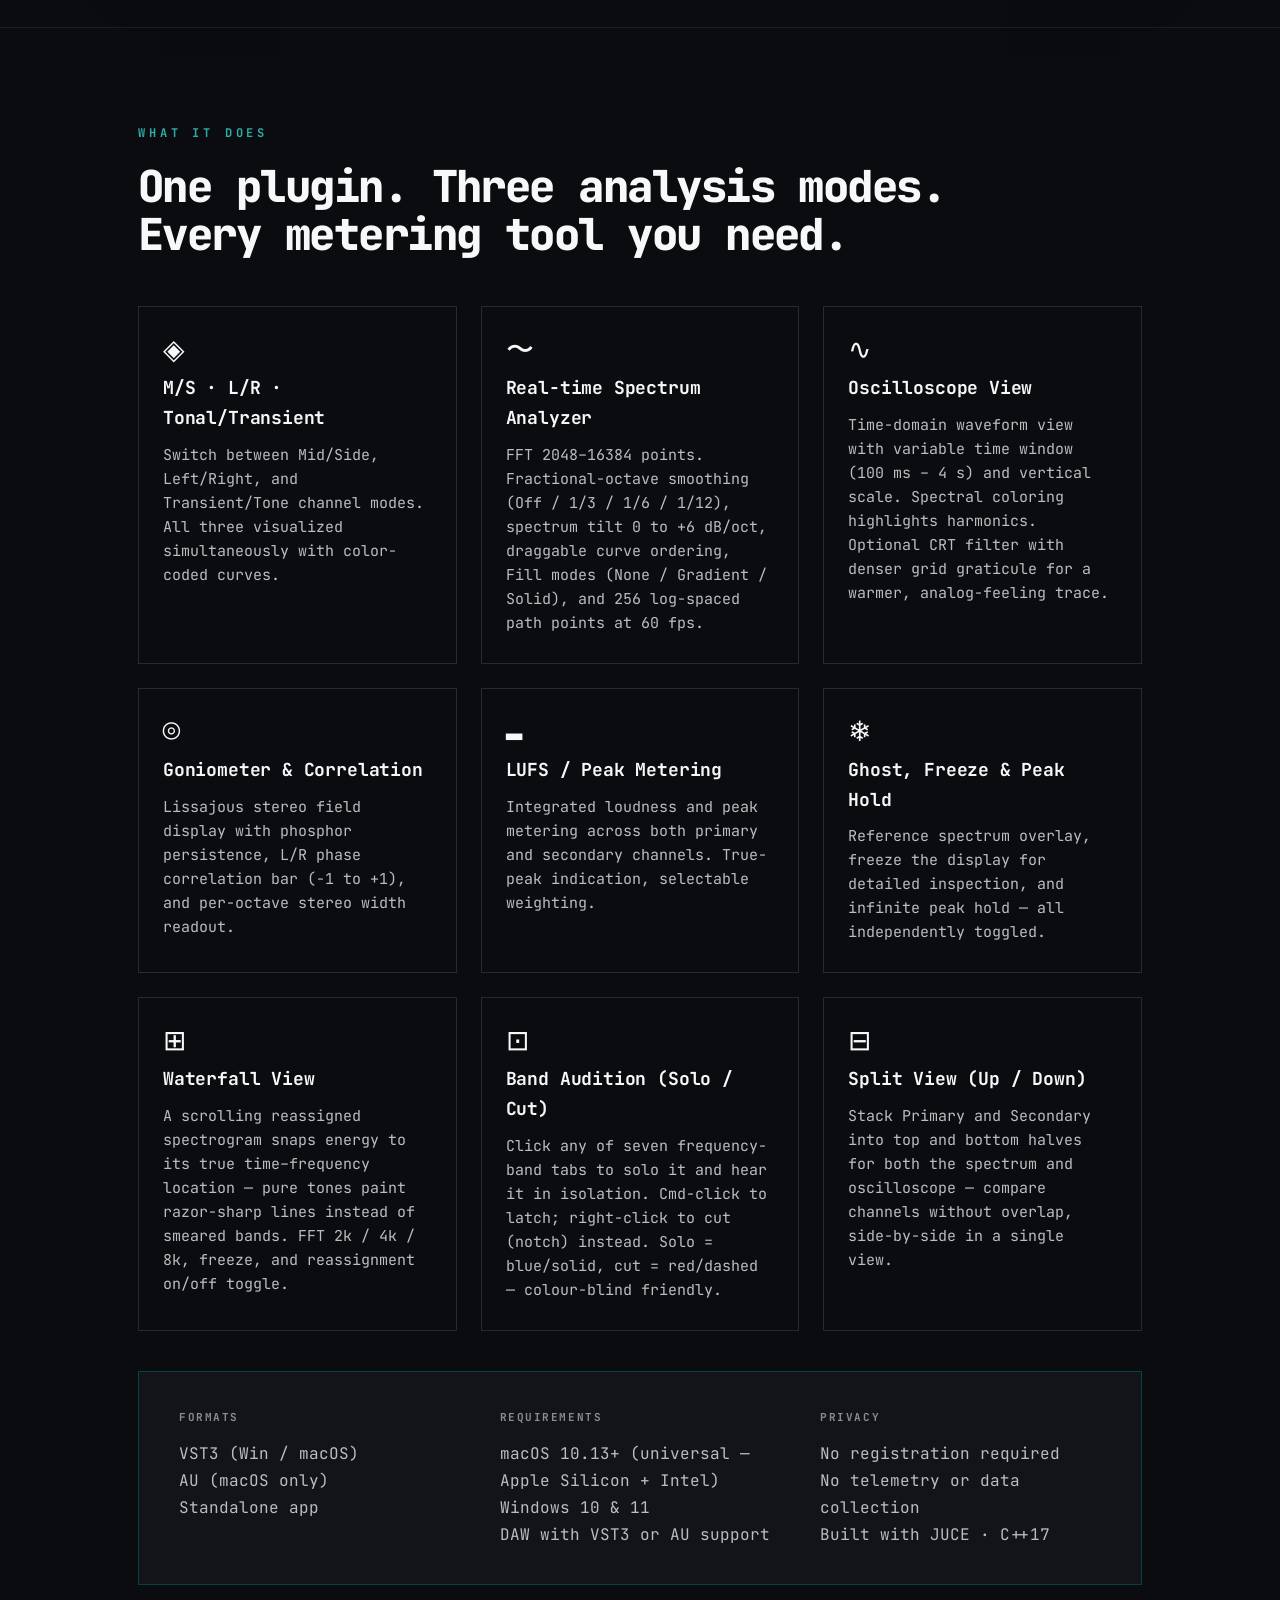
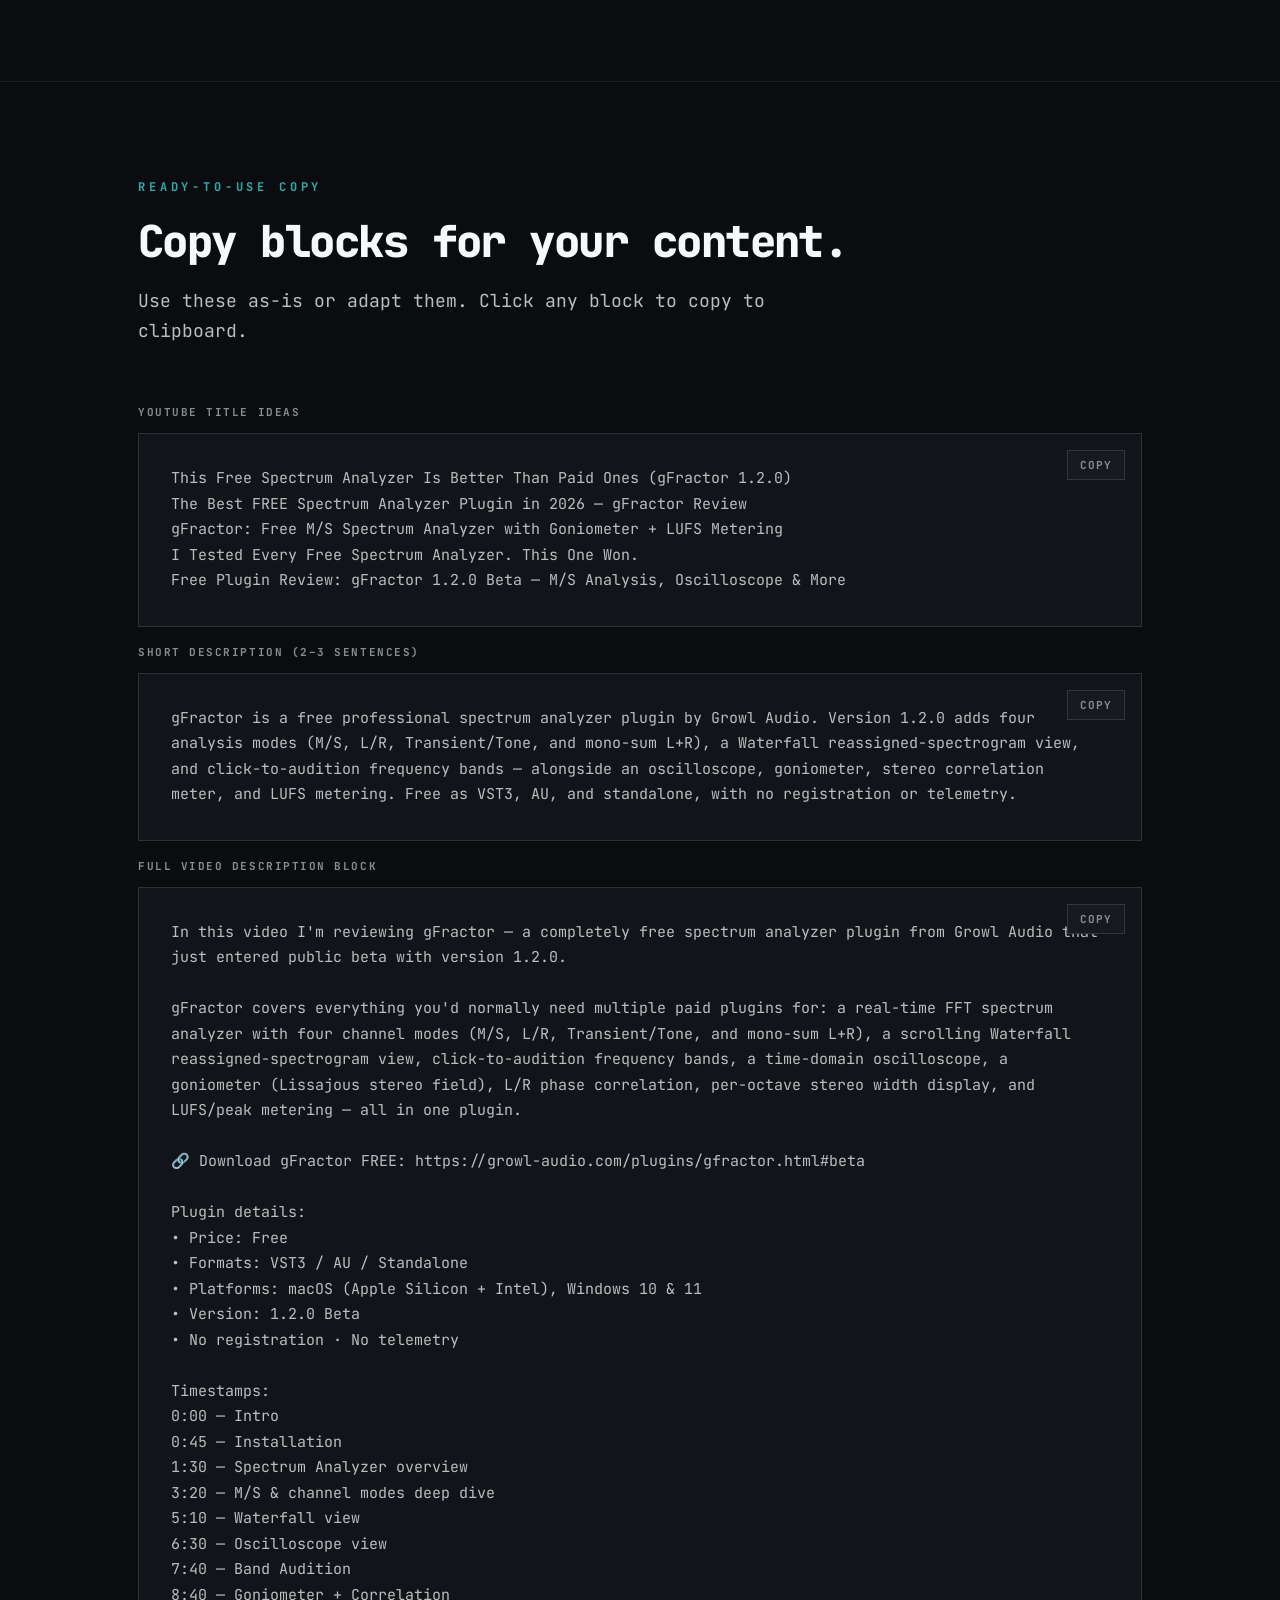
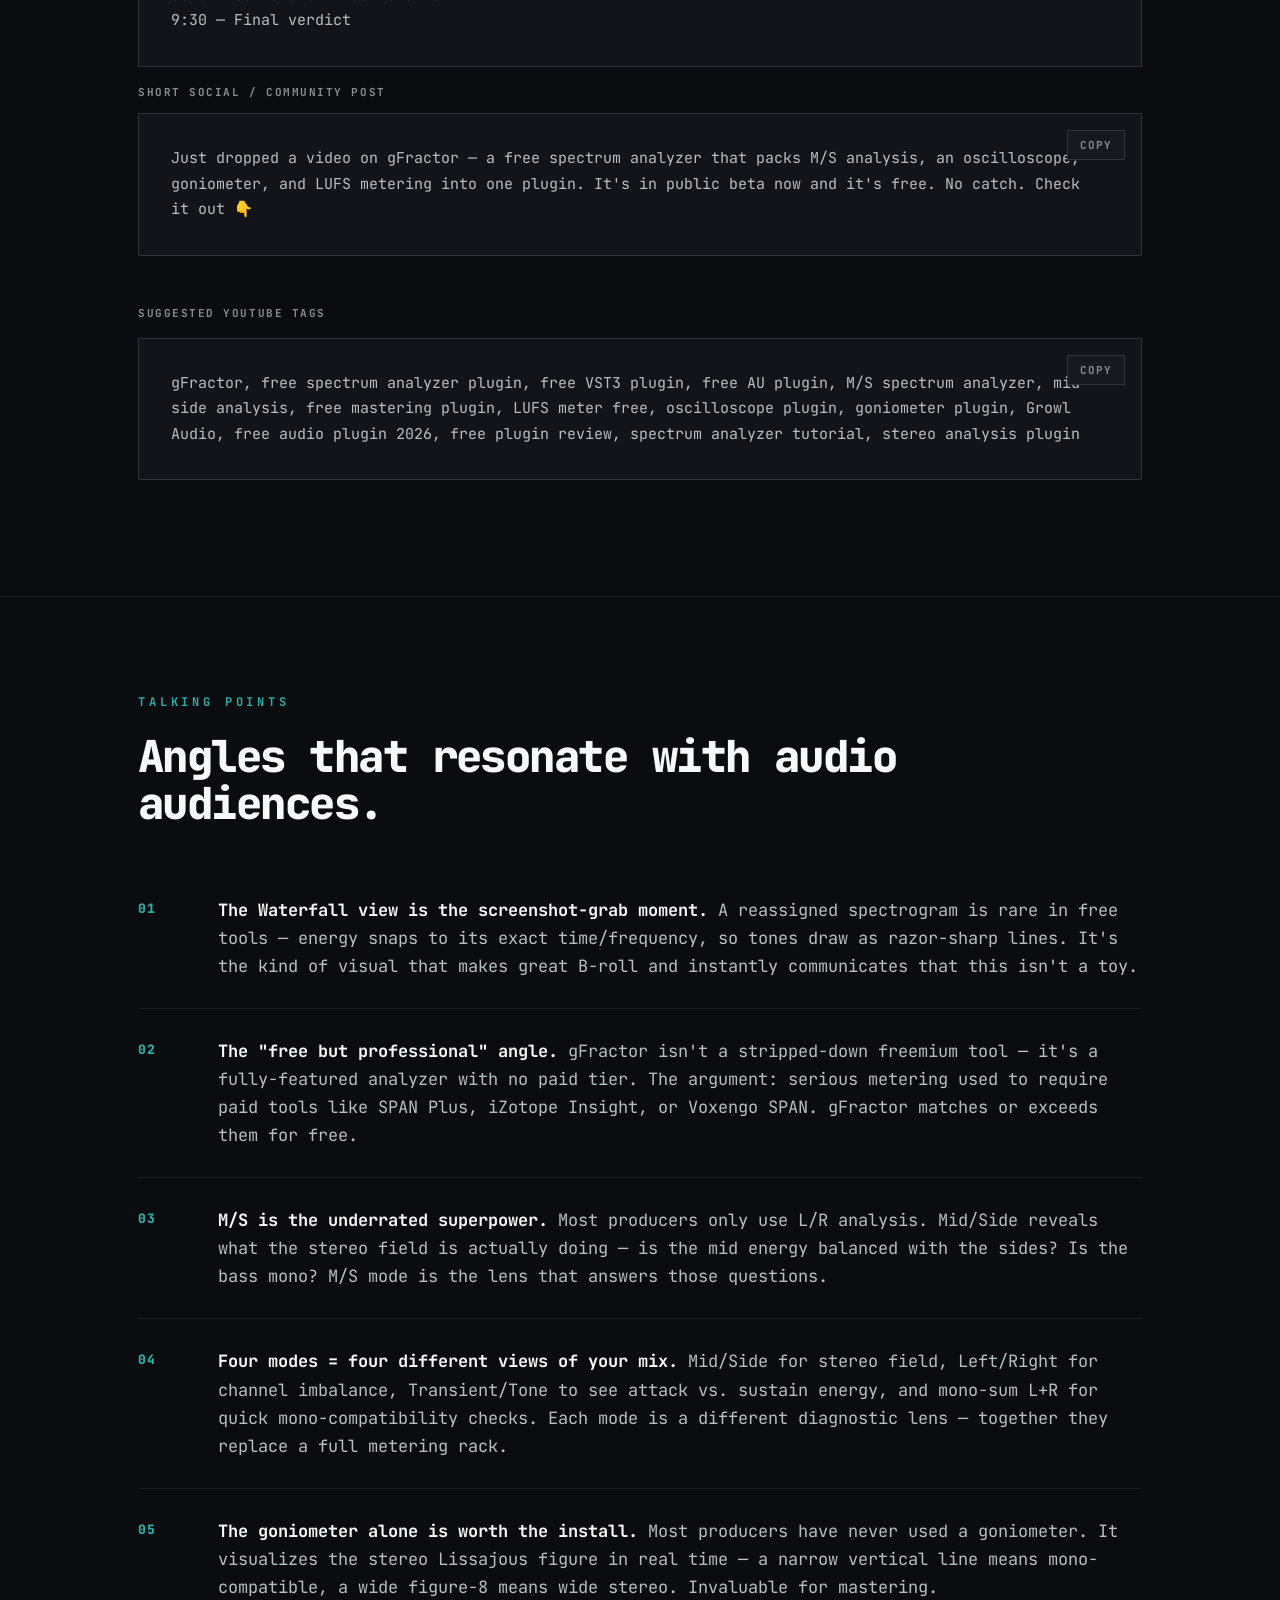
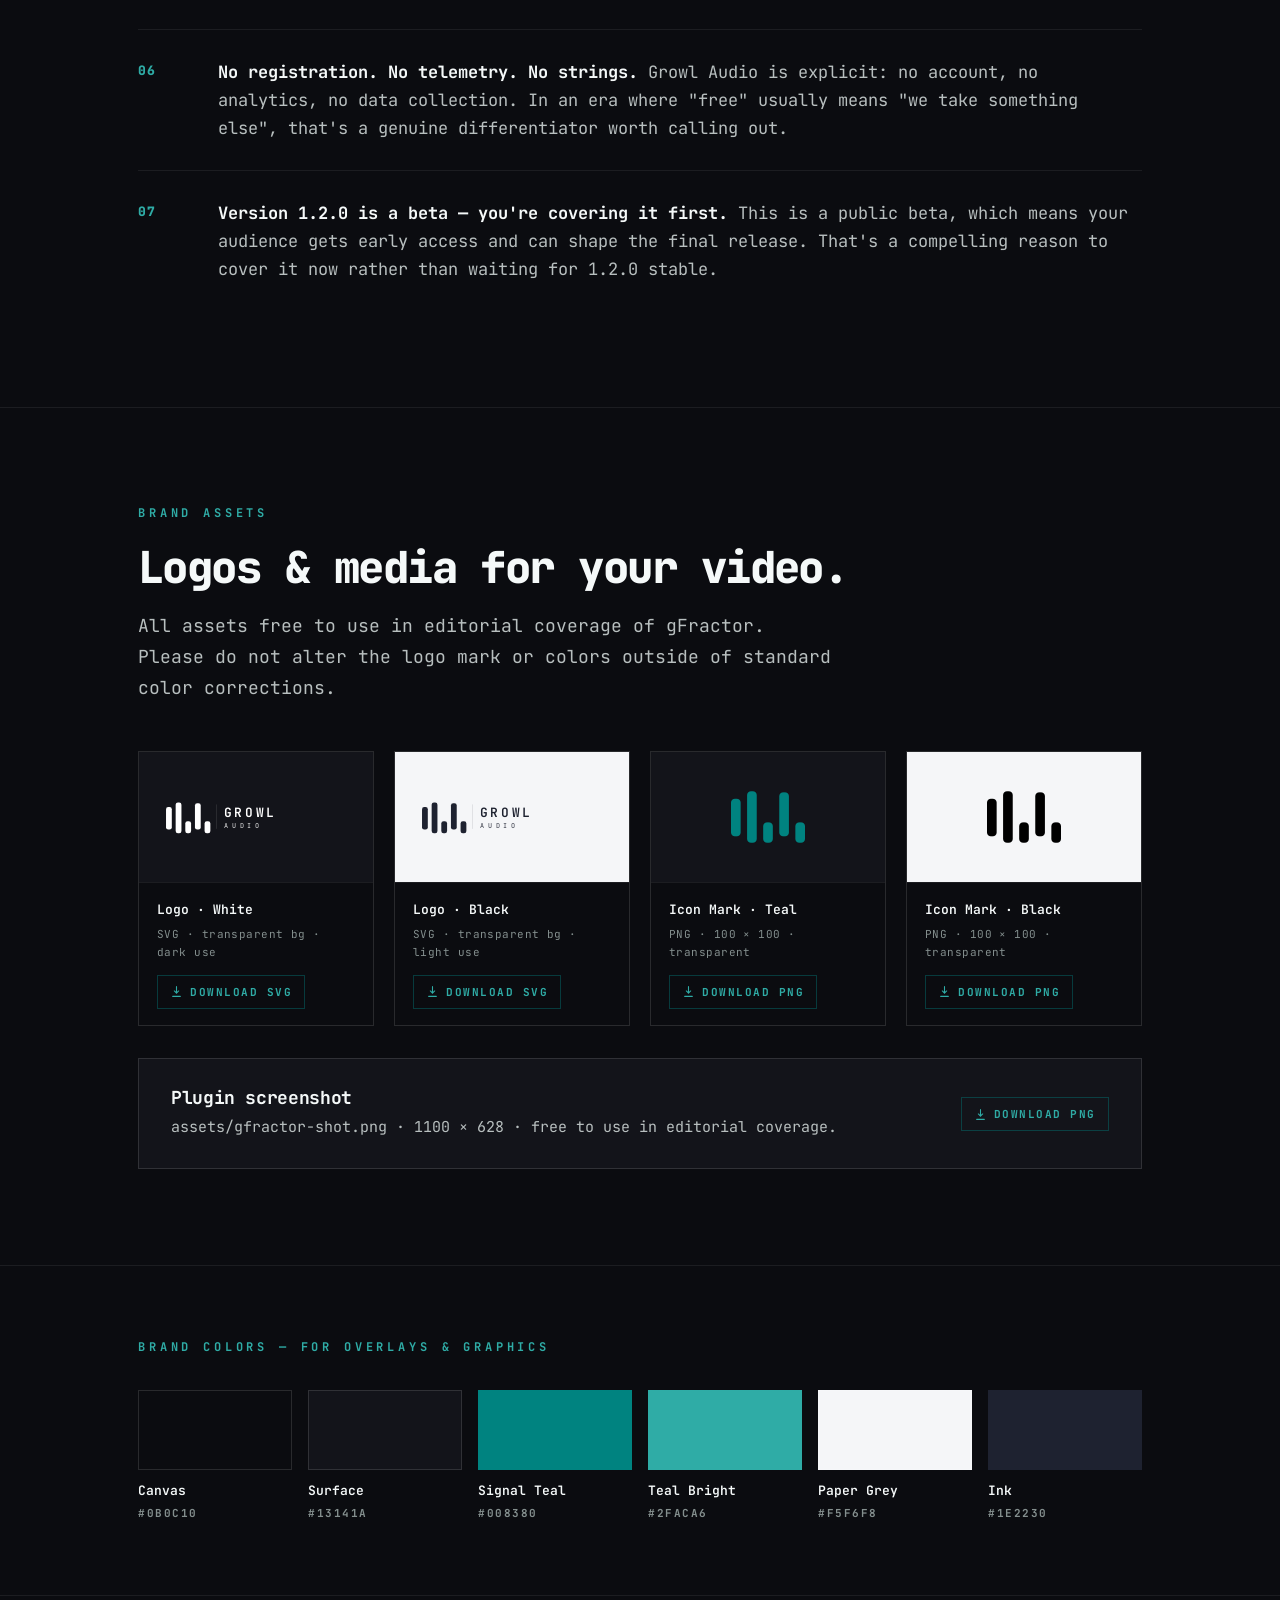
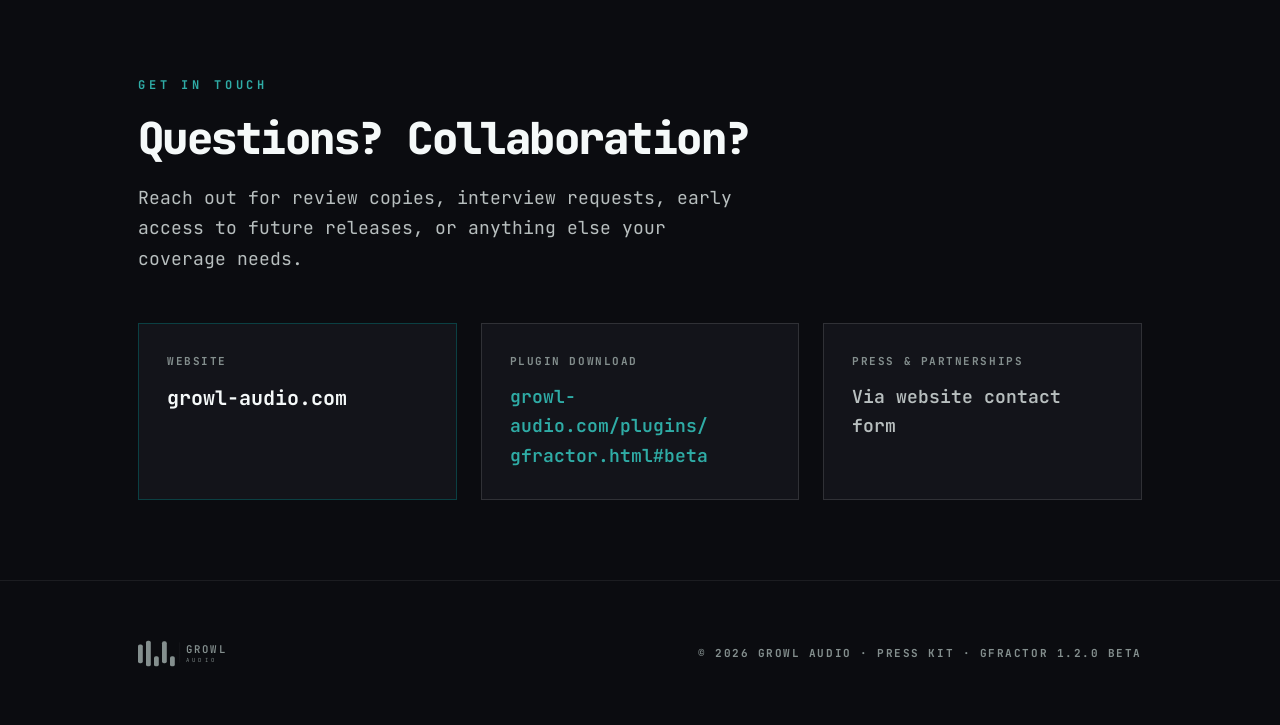
==== commit 363ac4a3: "Add download buttons for logos & screenshot" ====
--- a/index.html
+++ b/index.html
@@ -92,6 +92,9 @@
 .asset-card .meta{padding:16px 18px;border-top:1px solid var(--border);display:flex;flex-direction:column;gap:4px;}
 .asset-card .meta .name{font-size:13px;font-weight:600;color:var(--text);}
 .asset-card .meta .spec{font-size:11px;color:var(--text-3);letter-spacing:0.04em;}
+.dl{display:inline-flex;align-items:center;gap:7px;margin-top:10px;font-size:11px;font-weight:700;letter-spacing:0.14em;text-transform:uppercase;color:var(--accent-text);text-decoration:none;border:1px solid rgba(0,131,128,0.4);padding:7px 12px;align-self:flex-start;transition:background 0.15s,border-color 0.15s;}
+.dl:hover{background:rgba(0,131,128,0.12);border-color:var(--accent);}
+.dl svg{width:13px;height:13px;fill:none;stroke:currentColor;stroke-width:2;stroke-linecap:round;stroke-linejoin:round;}
 
 /* ── tags ──────────────────────────────────────────────── */
 .tag-grid{display:flex;flex-wrap:wrap;gap:10px;}
@@ -376,7 +379,8 @@
             <text x="90" y="46" font-family="'JetBrains Mono',monospace" font-weight="300" font-size="10.5" letter-spacing="6">AUDIO</text>
           </svg>
         </div>
-        <div class="meta"><div class="name">Logo · White</div><div class="spec">SVG · transparent bg · dark use</div></div>
+        <div class="meta"><div class="name">Logo · White</div><div class="spec">SVG · transparent bg · dark use</div>
+          <a class="dl" href="assets/logo-white.svg" download="growl-audio-logo-white.svg"><svg viewBox="0 0 24 24"><path d="M12 3v12m0 0l-4-4m4 4l4-4M5 21h14"/></svg>Download SVG</a></div>
       </div>
       <div class="asset-card">
         <div class="preview on-light">
@@ -388,19 +392,22 @@
             <text x="90" y="46" font-family="'JetBrains Mono',monospace" font-weight="300" font-size="10.5" letter-spacing="6">AUDIO</text>
           </svg>
         </div>
-        <div class="meta"><div class="name">Logo · Black</div><div class="spec">SVG · transparent bg · light use</div></div>
+        <div class="meta"><div class="name">Logo · Black</div><div class="spec">SVG · transparent bg · light use</div>
+          <a class="dl" href="assets/logo-black.svg" download="growl-audio-logo-black.svg"><svg viewBox="0 0 24 24"><path d="M12 3v12m0 0l-4-4m4 4l4-4M5 21h14"/></svg>Download SVG</a></div>
       </div>
       <div class="asset-card">
         <div class="preview">
           <img src="assets/logo-green-100.png" width="100" height="100" alt="Growl Audio bar mark green 100px" style="display:block;image-rendering:pixelated;"/>
         </div>
-        <div class="meta"><div class="name">Icon Mark · Teal</div><div class="spec">PNG · 100 × 100 · transparent</div></div>
+        <div class="meta"><div class="name">Icon Mark · Teal</div><div class="spec">PNG · 100 × 100 · transparent</div>
+          <a class="dl" href="assets/logo-green-100.png" download="growl-audio-mark-teal.png"><svg viewBox="0 0 24 24"><path d="M12 3v12m0 0l-4-4m4 4l4-4M5 21h14"/></svg>Download PNG</a></div>
       </div>
       <div class="asset-card">
         <div class="preview on-light">
           <img src="assets/logo-black-100.png" width="100" height="100" alt="Growl Audio bar mark black 100px" style="display:block;image-rendering:pixelated;"/>
         </div>
-        <div class="meta"><div class="name">Icon Mark · Black</div><div class="spec">PNG · 100 × 100 · transparent</div></div>
+        <div class="meta"><div class="name">Icon Mark · Black</div><div class="spec">PNG · 100 × 100 · transparent</div>
+          <a class="dl" href="assets/logo-black-100.png" download="growl-audio-mark-black.png"><svg viewBox="0 0 24 24"><path d="M12 3v12m0 0l-4-4m4 4l4-4M5 21h14"/></svg>Download PNG</a></div>
       </div>
     </div>
 
@@ -409,7 +416,7 @@
         <div class="title" style="font-size:18px;margin-bottom:6px;">Plugin screenshot</div>
         <div class="body" style="font-size:15px;">assets/gfractor-shot.png · 1100 × 628 · free to use in editorial coverage.</div>
       </div>
-      <div class="label teal">Included above</div>
+      <a class="dl" href="assets/gfractor-shot.png" download="gfractor-1.2.0-screenshot.png"><svg viewBox="0 0 24 24"><path d="M12 3v12m0 0l-4-4m4 4l4-4M5 21h14"/></svg>Download PNG</a>
     </div>
 
   </div>
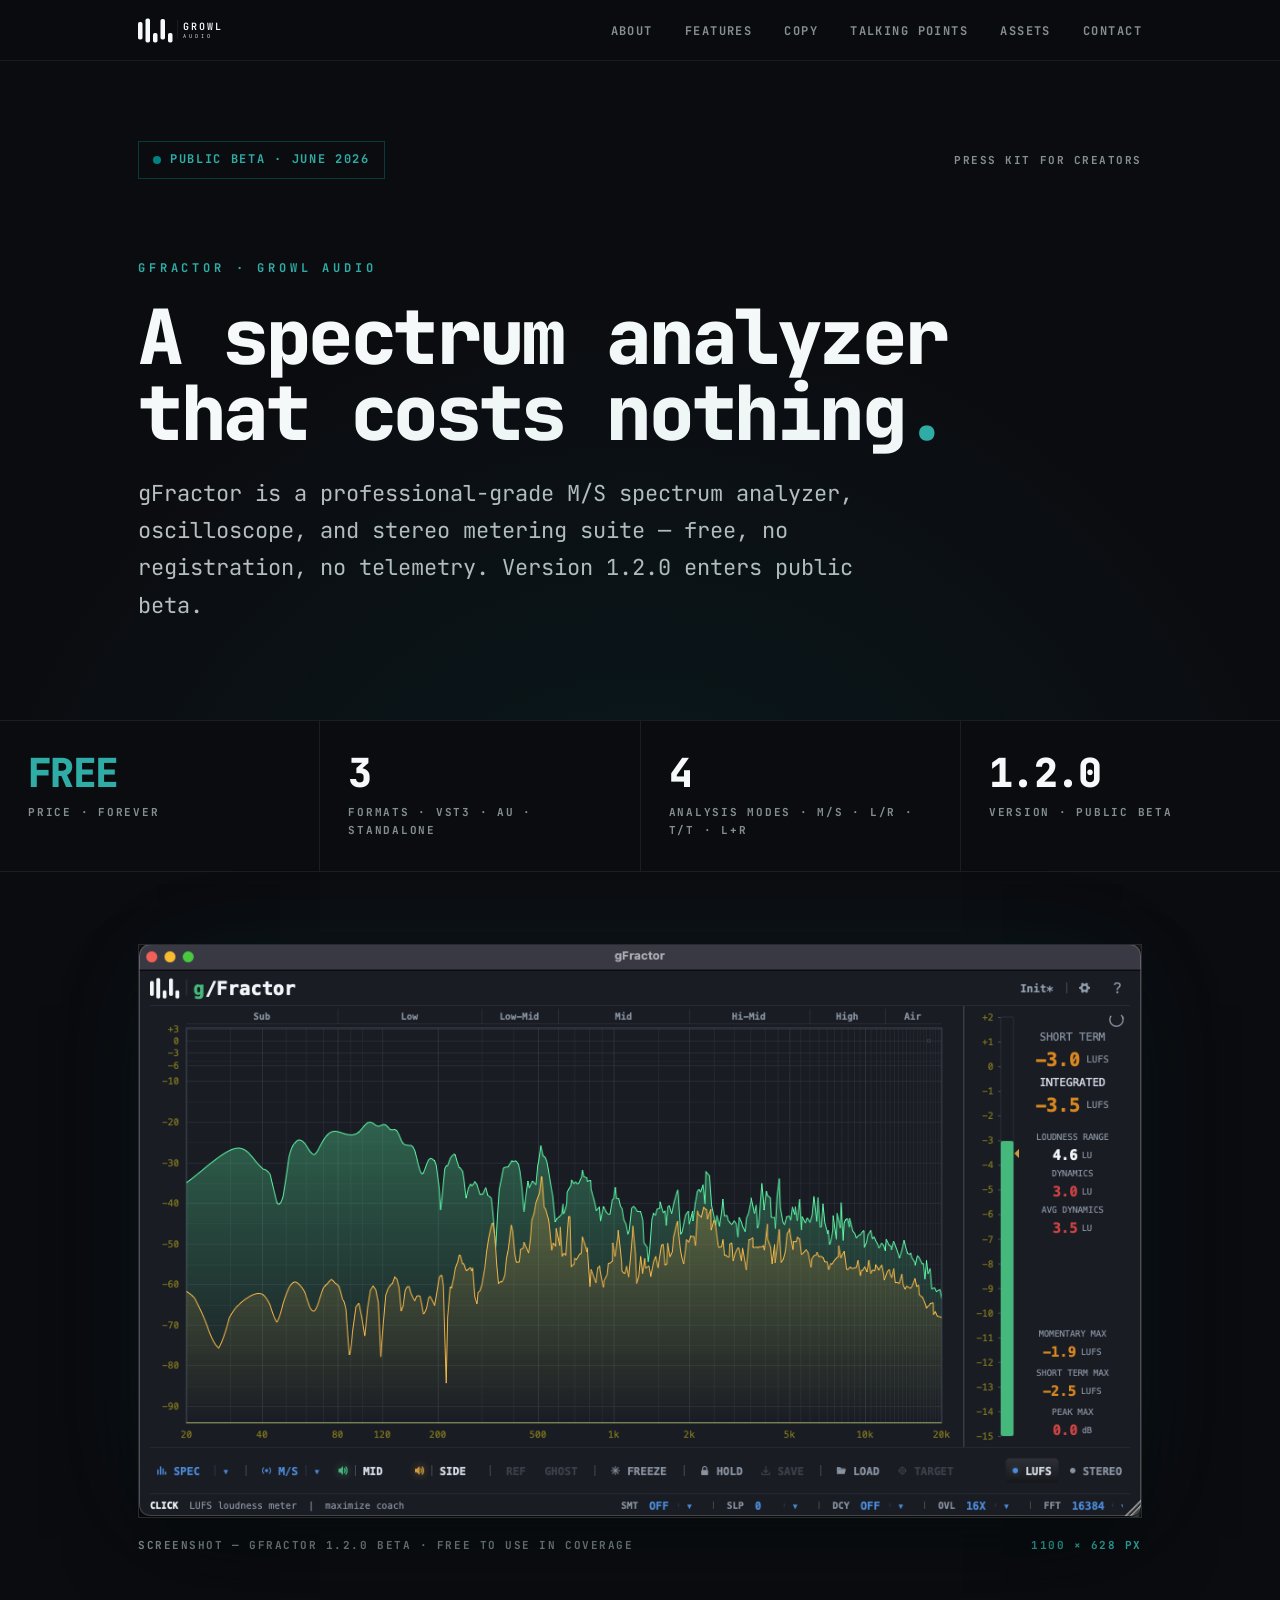
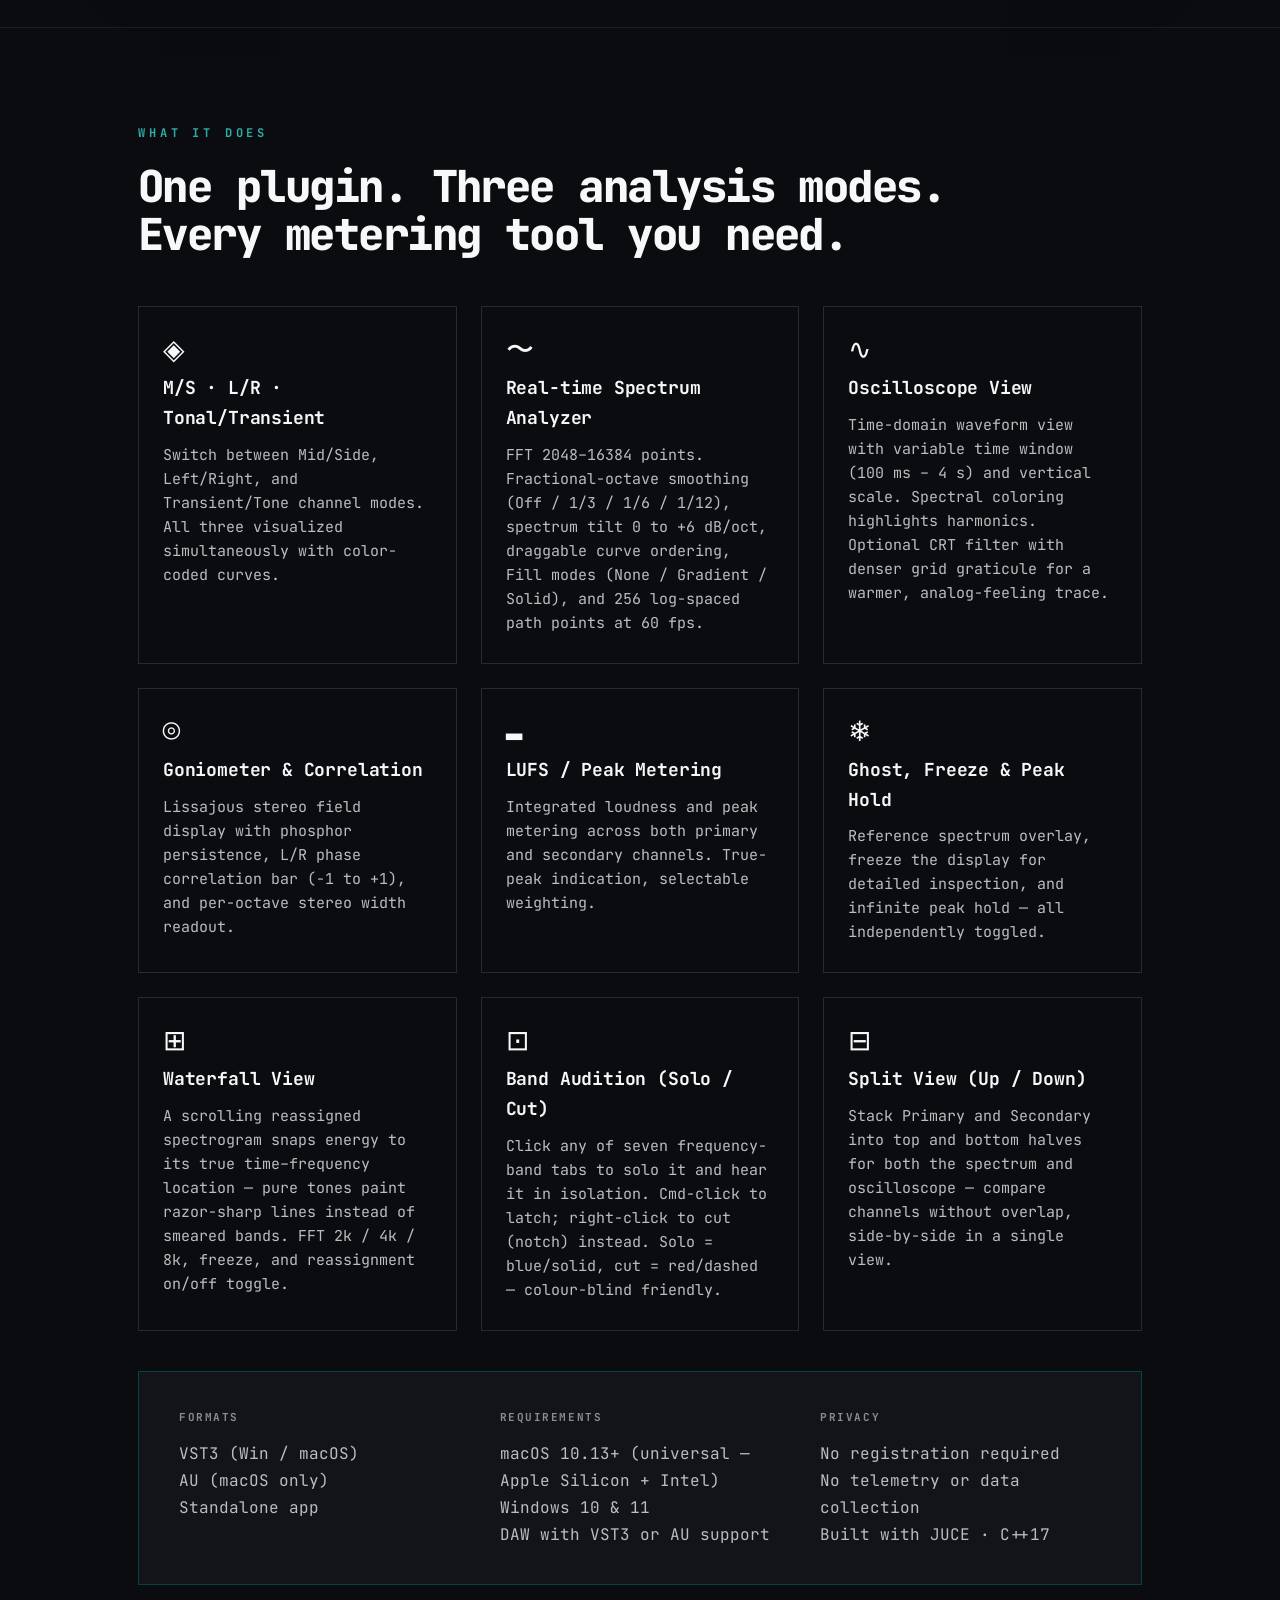
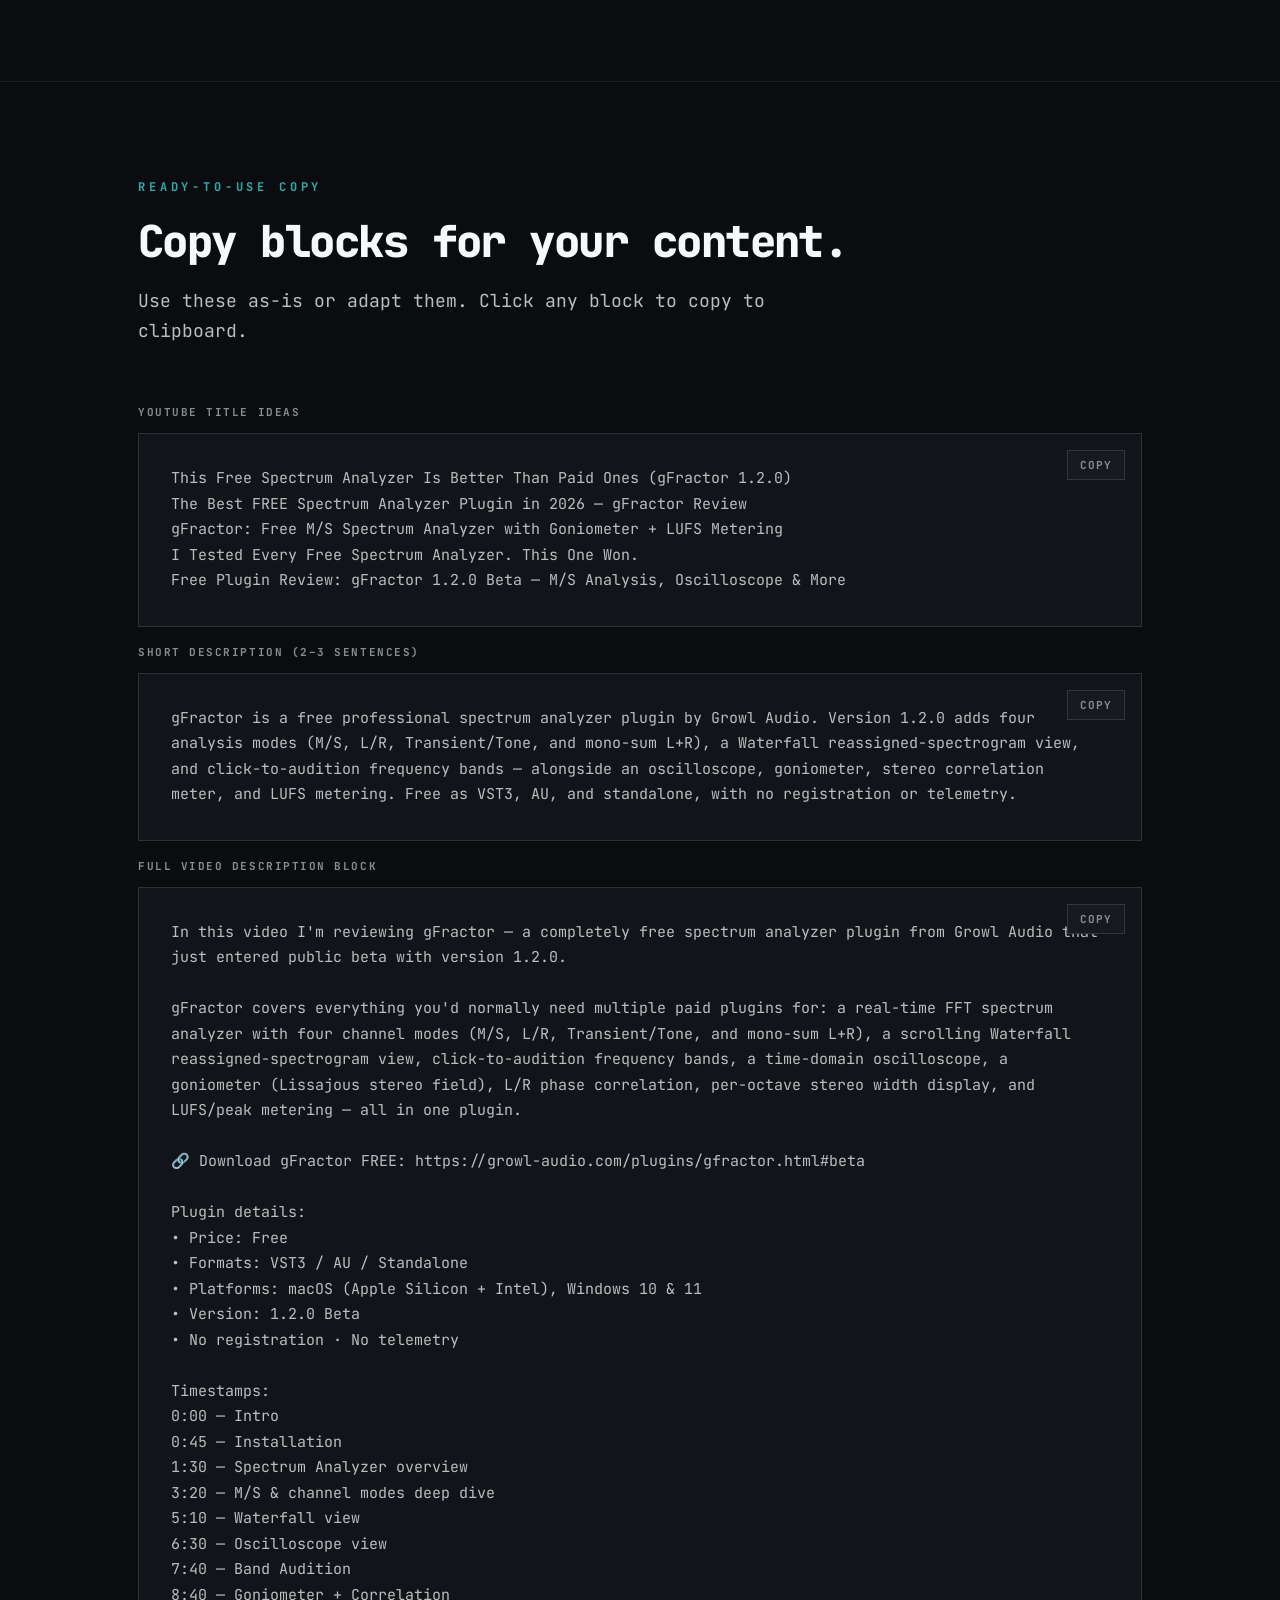
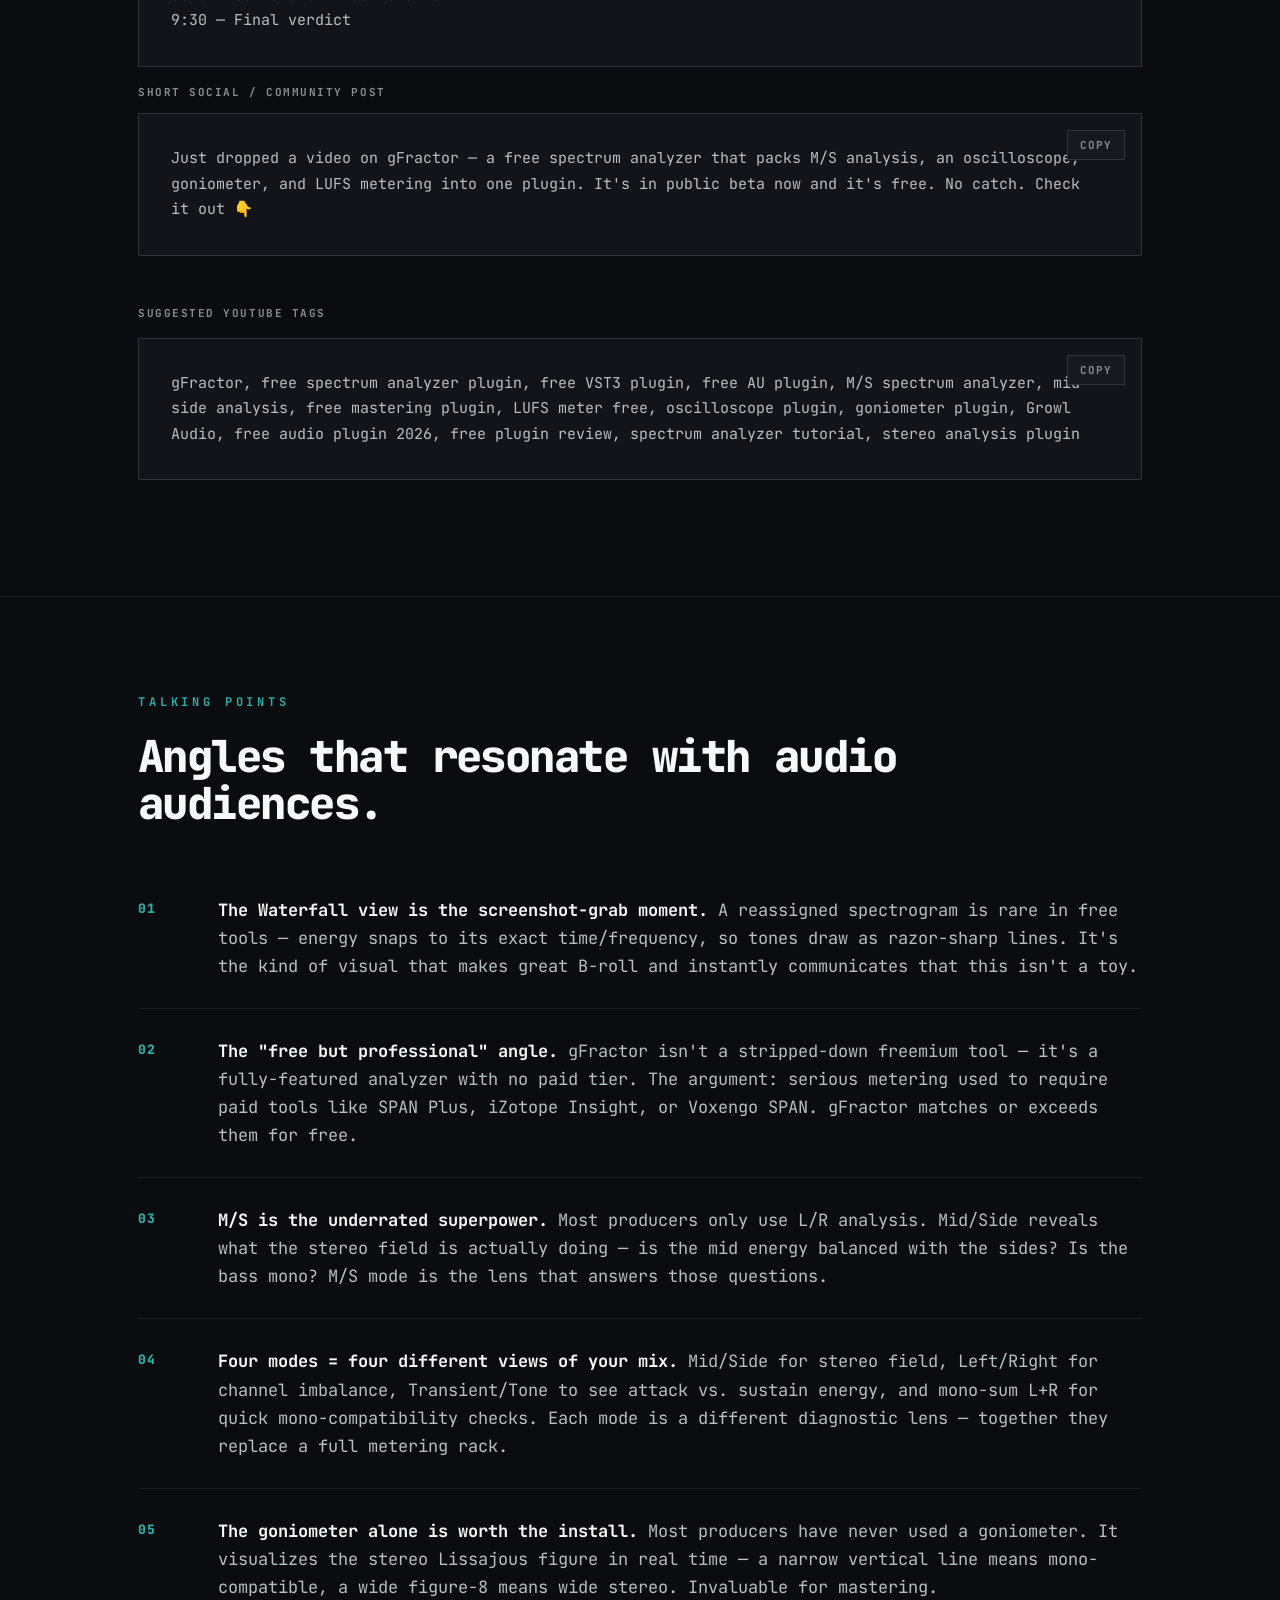
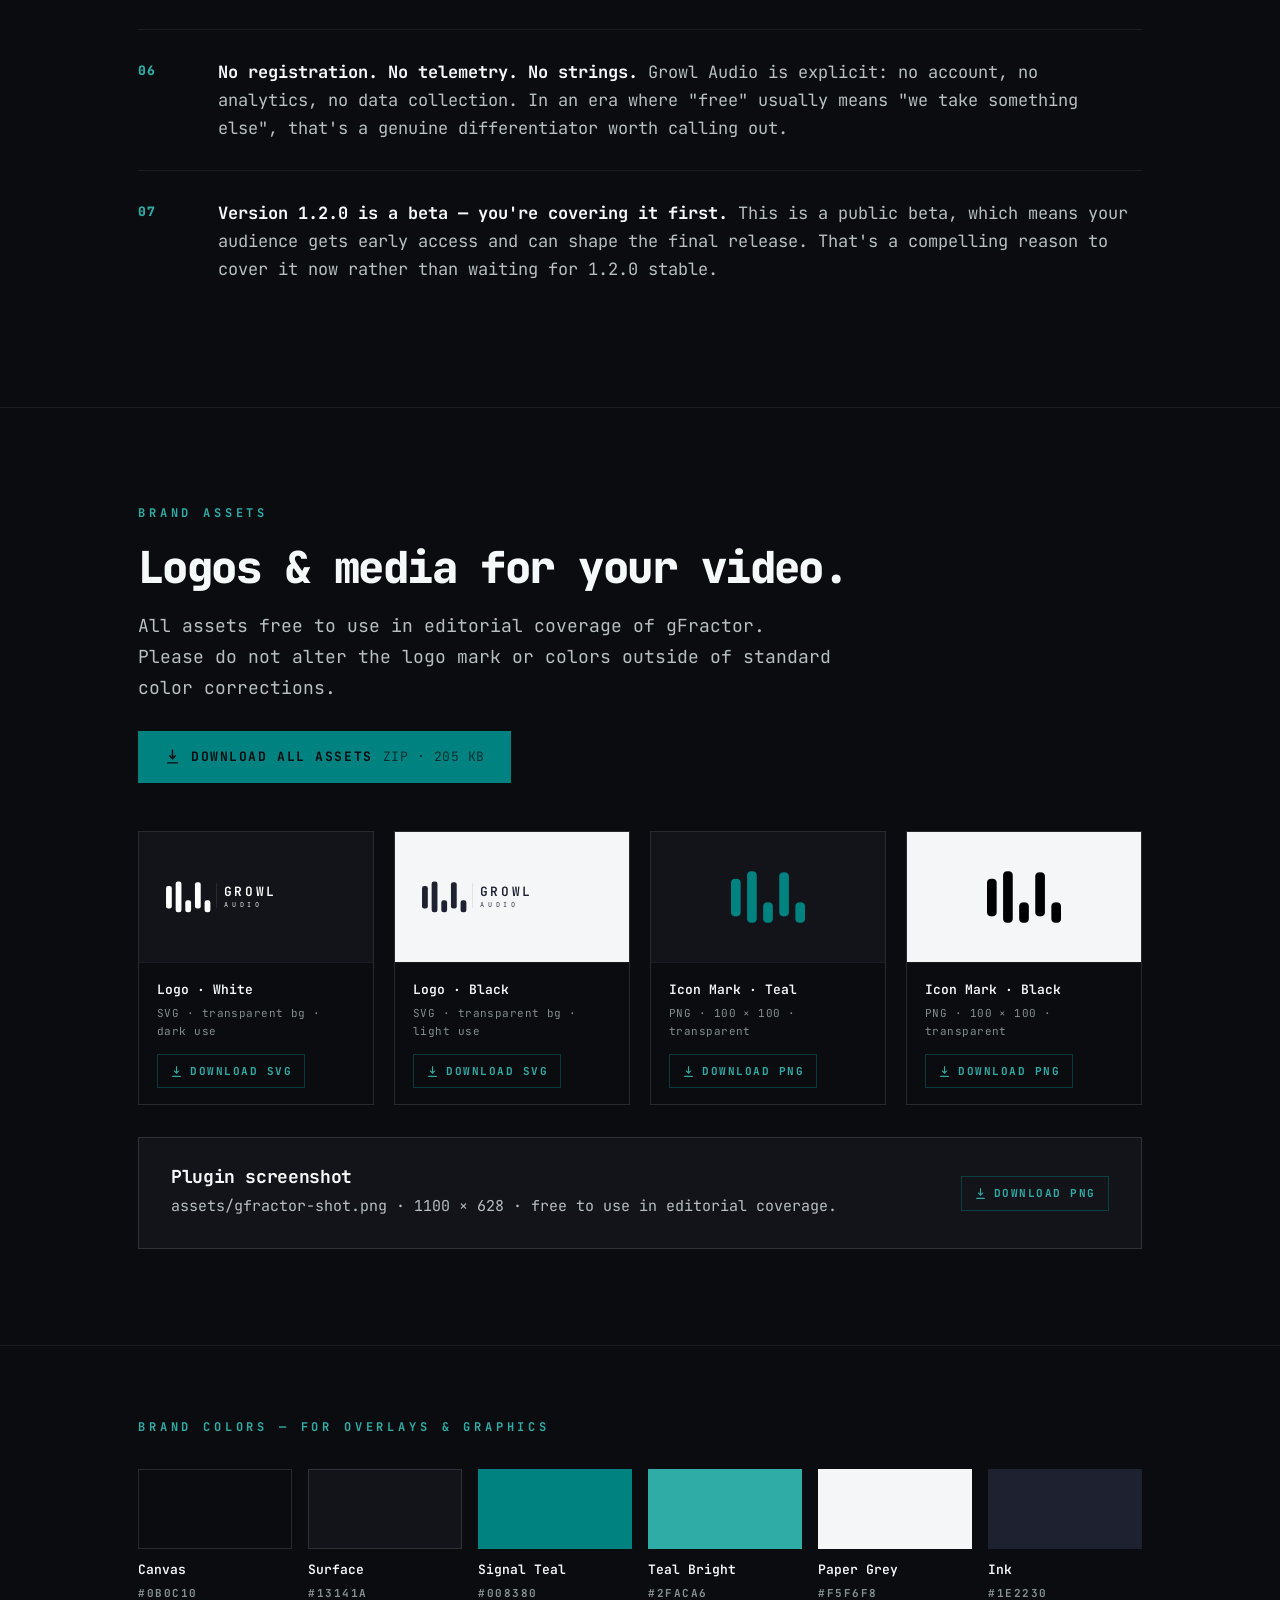
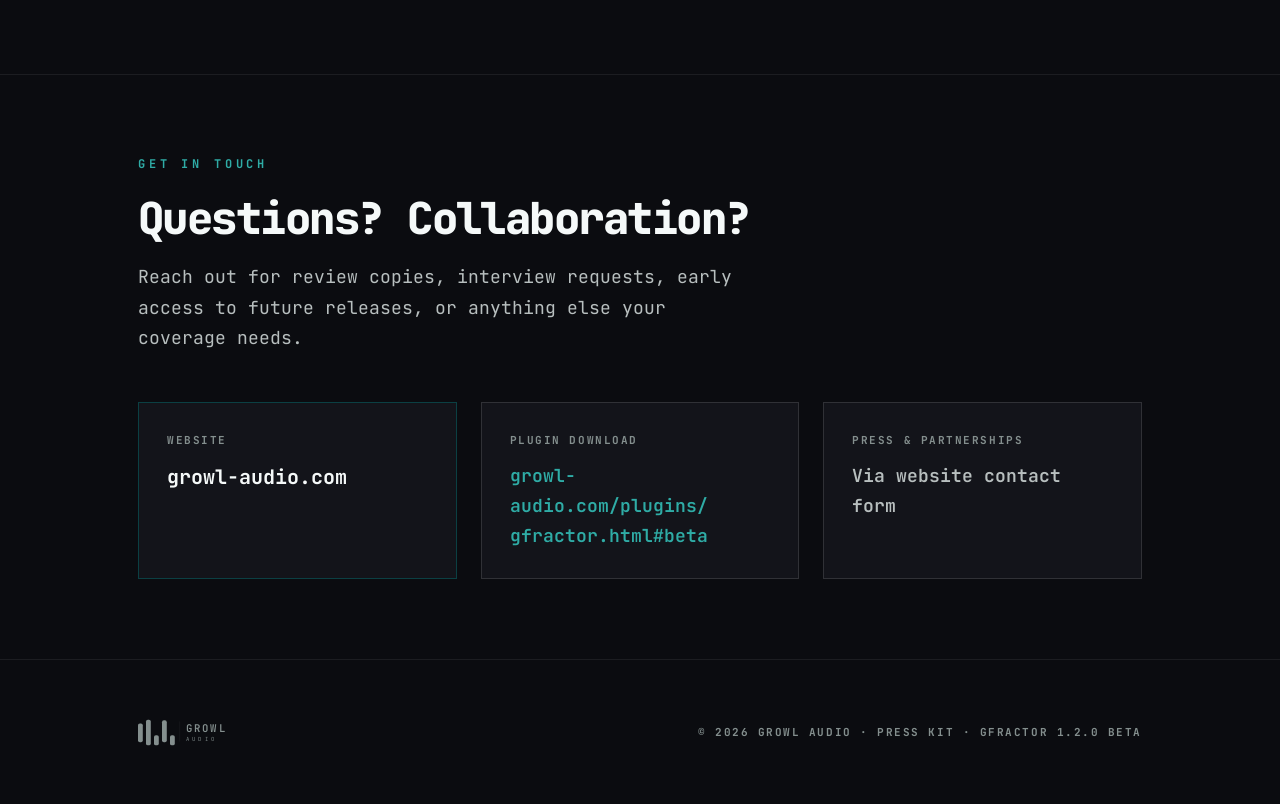
==== commit 60263756: "Add 'Download all assets' zip button" ====
--- a/index.html
+++ b/index.html
@@ -95,6 +95,10 @@
 .dl{display:inline-flex;align-items:center;gap:7px;margin-top:10px;font-size:11px;font-weight:700;letter-spacing:0.14em;text-transform:uppercase;color:var(--accent-text);text-decoration:none;border:1px solid rgba(0,131,128,0.4);padding:7px 12px;align-self:flex-start;transition:background 0.15s,border-color 0.15s;}
 .dl:hover{background:rgba(0,131,128,0.12);border-color:var(--accent);}
 .dl svg{width:13px;height:13px;fill:none;stroke:currentColor;stroke-width:2;stroke-linecap:round;stroke-linejoin:round;}
+.dl-all{display:inline-flex;align-items:center;gap:10px;font-size:13px;font-weight:700;letter-spacing:0.12em;text-transform:uppercase;color:var(--bg);text-decoration:none;background:var(--accent);padding:15px 26px;margin-bottom:48px;transition:background 0.15s;}
+.dl-all:hover{background:var(--accent-text);}
+.dl-all svg{width:17px;height:17px;fill:none;stroke:currentColor;stroke-width:2;stroke-linecap:round;stroke-linejoin:round;}
+.dl-all .sz{font-weight:400;letter-spacing:0.04em;text-transform:none;opacity:0.7;}
 
 /* ── tags ──────────────────────────────────────────────── */
 .tag-grid{display:flex;flex-wrap:wrap;gap:10px;}
@@ -366,7 +370,9 @@
   <div class="container">
     <div class="kicker">Brand assets</div>
     <h2 class="headline">Logos &amp; media for your video.</h2>
-    <p class="body" style="margin-bottom:48px;max-width:700px;">All assets free to use in editorial coverage of gFractor. Please do not alter the logo mark or colors outside of standard color corrections.</p>
+    <p class="body" style="margin-bottom:28px;max-width:700px;">All assets free to use in editorial coverage of gFractor. Please do not alter the logo mark or colors outside of standard color corrections.</p>
+
+    <a class="dl-all" href="gfractor-press-kit.zip" download="gfractor-press-kit.zip"><svg viewBox="0 0 24 24"><path d="M12 3v12m0 0l-4-4m4 4l4-4M5 21h14"/></svg>Download all assets <span class="sz">ZIP · 205 KB</span></a>
 
     <div class="asset-grid">
       <div class="asset-card">
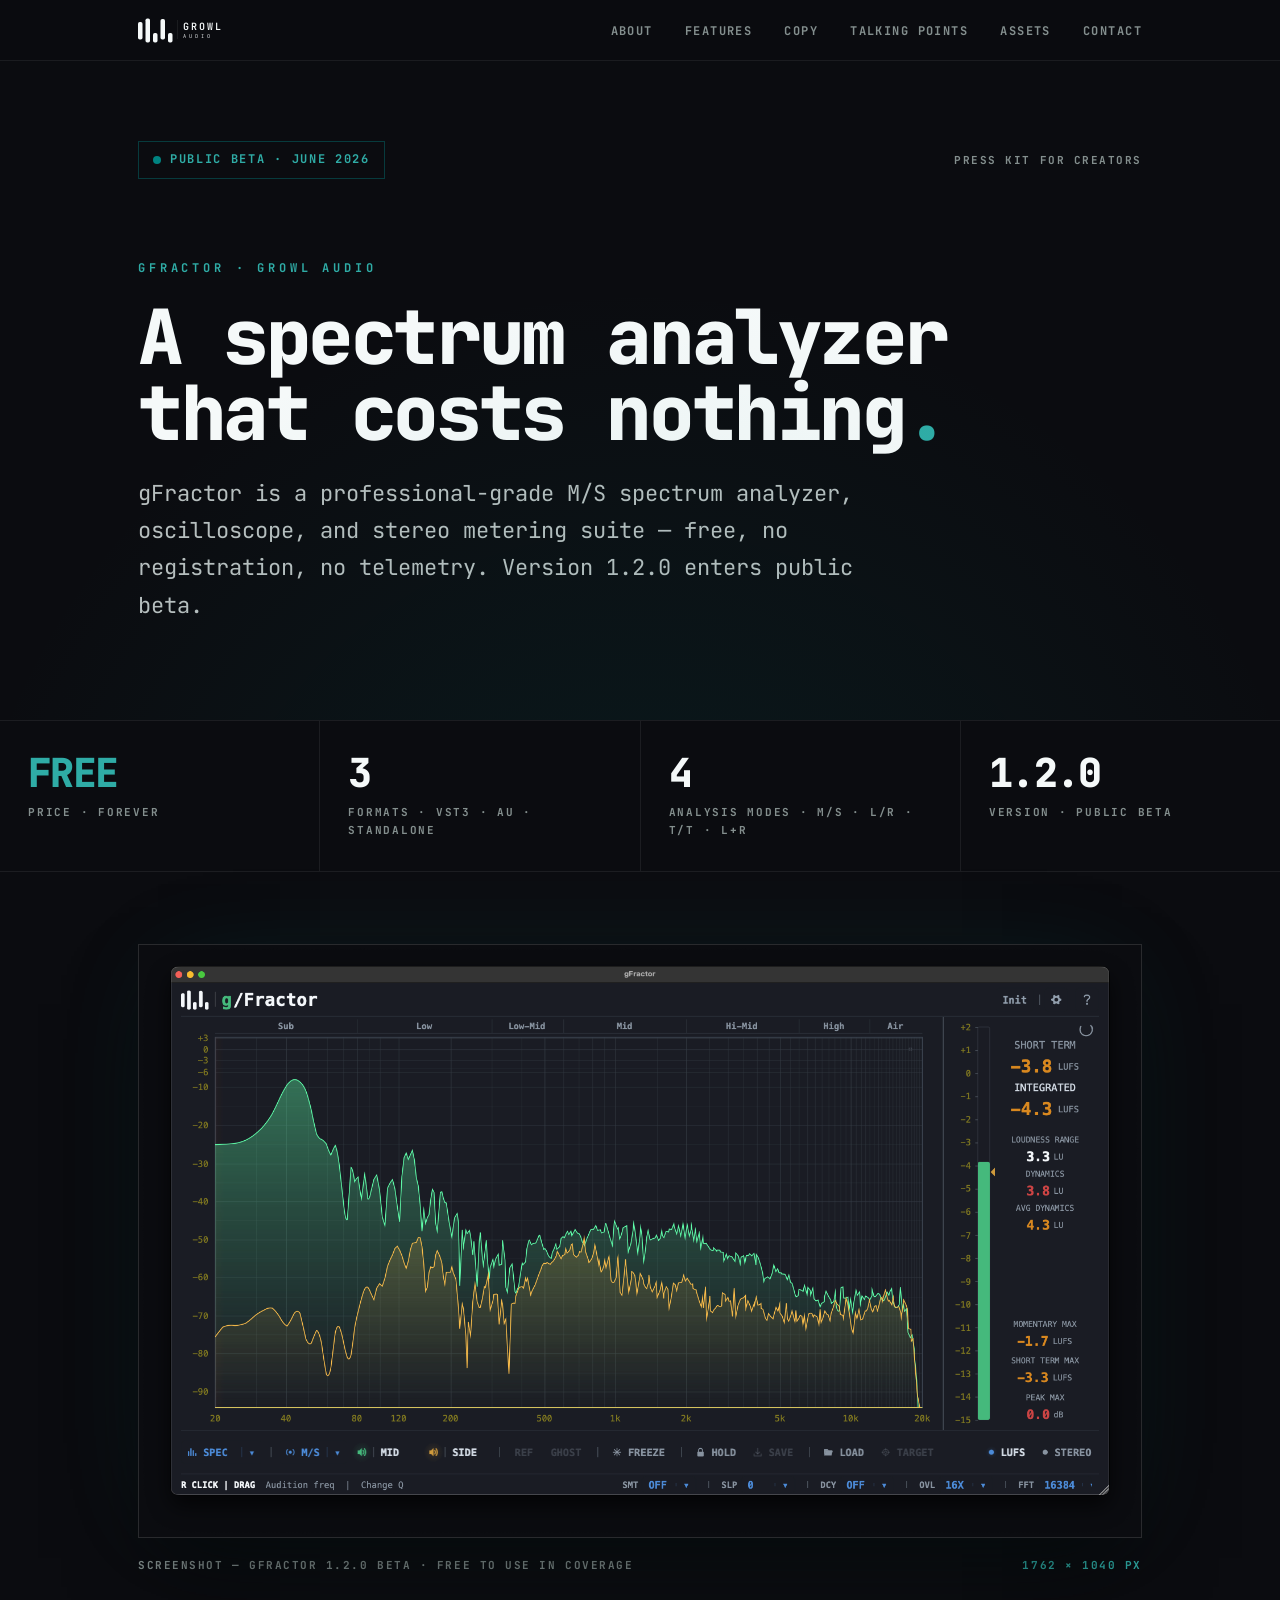
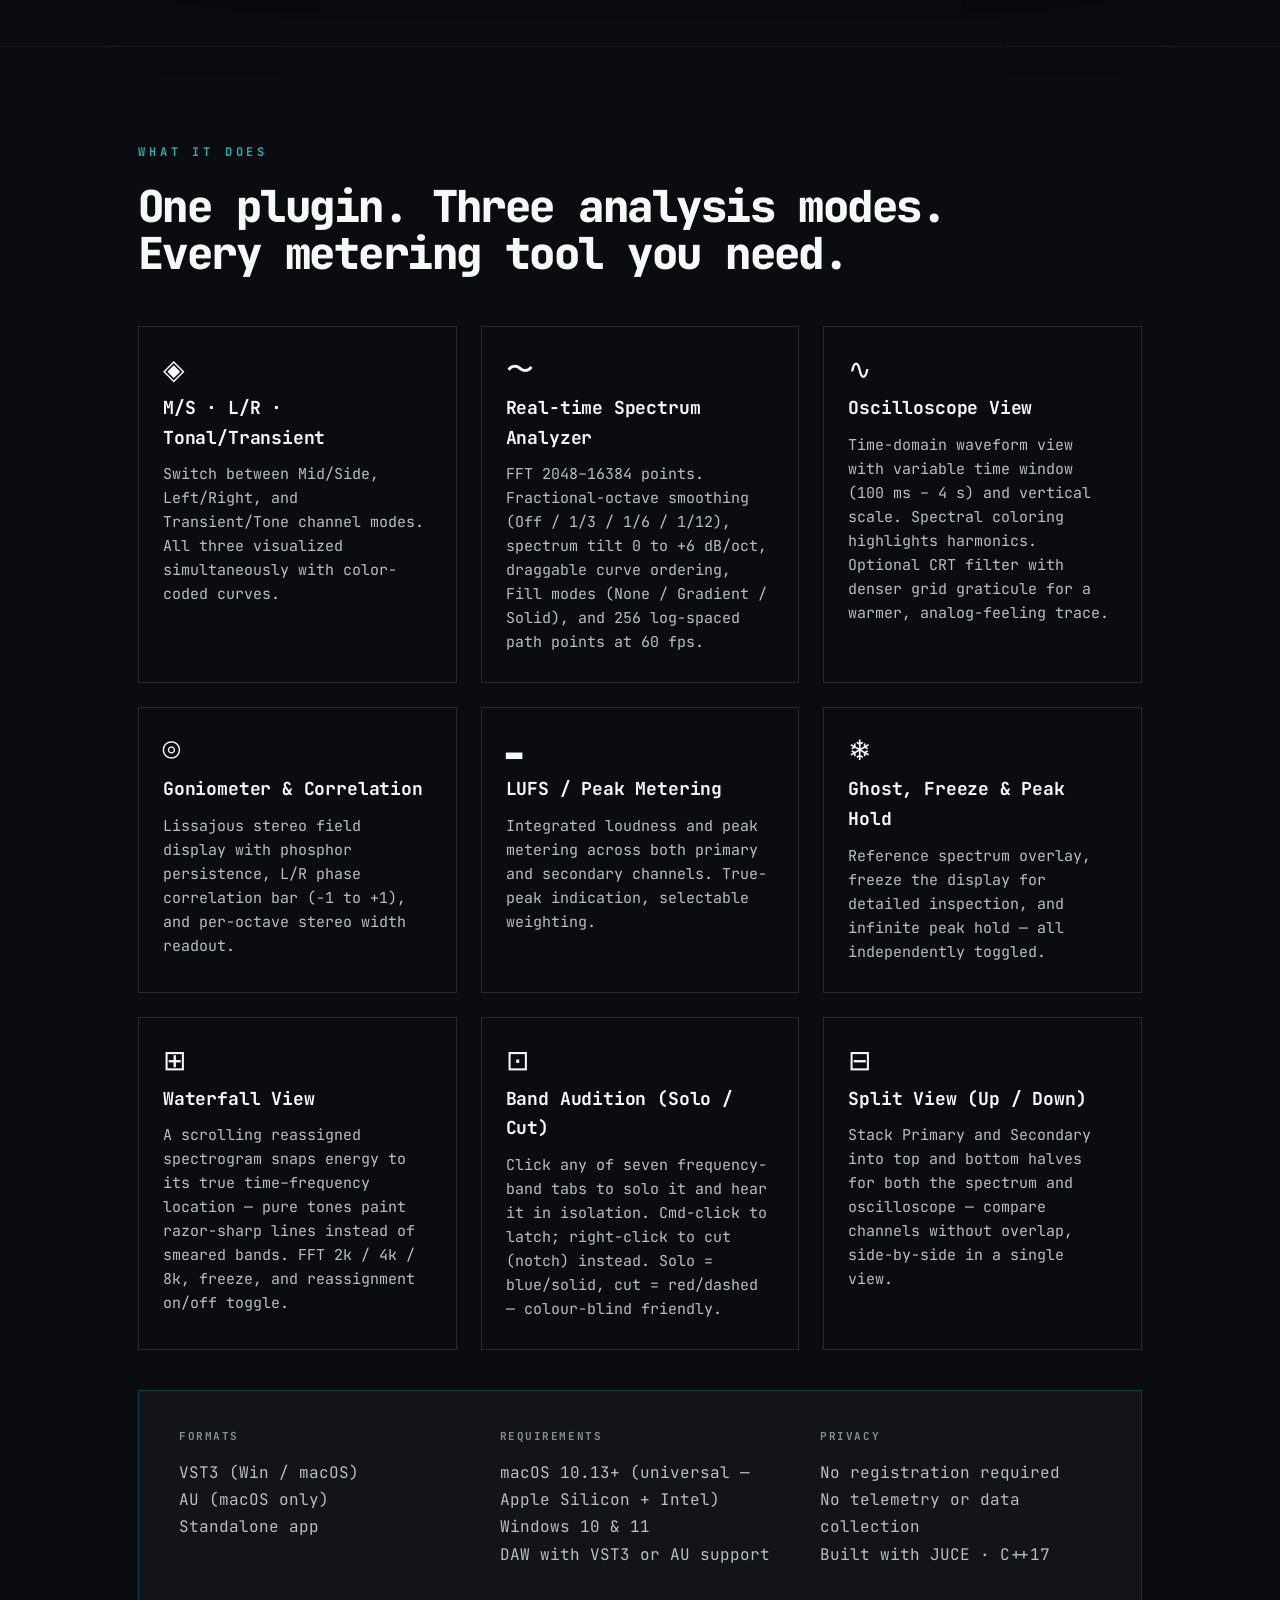
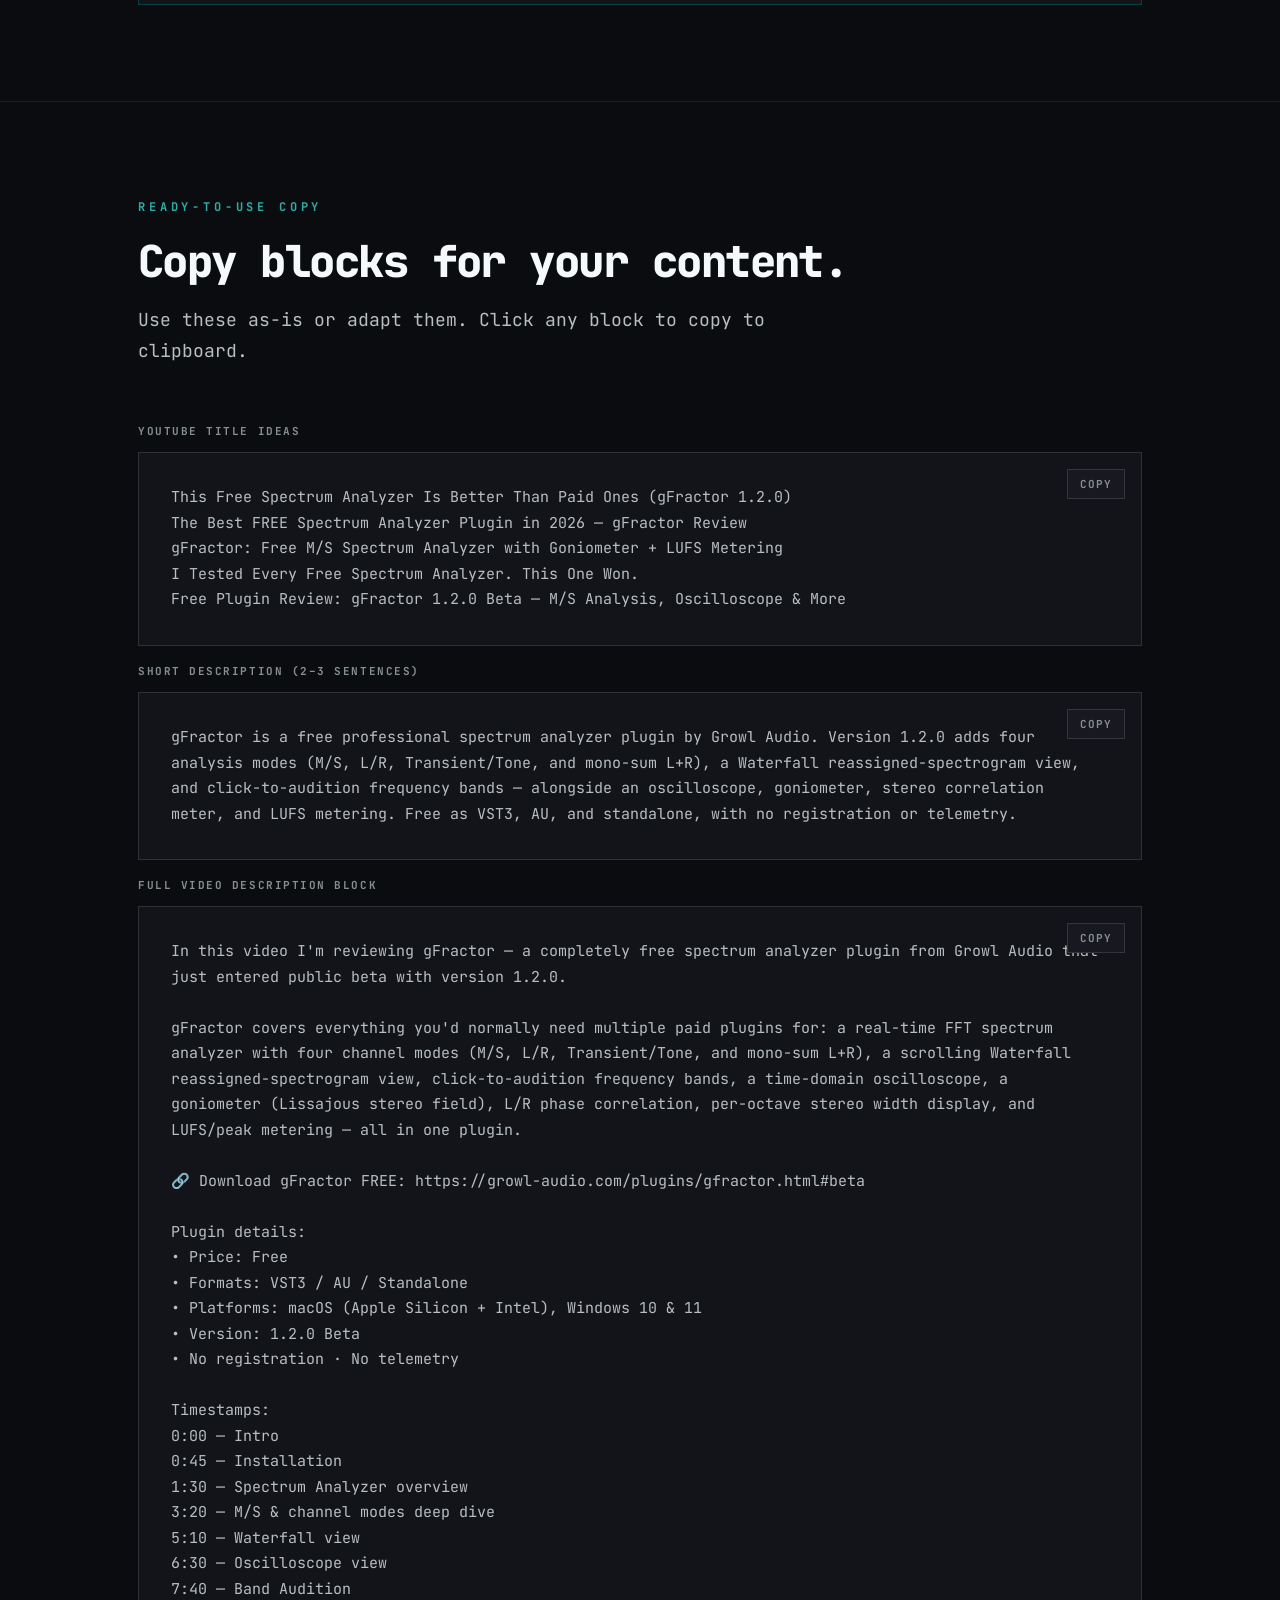
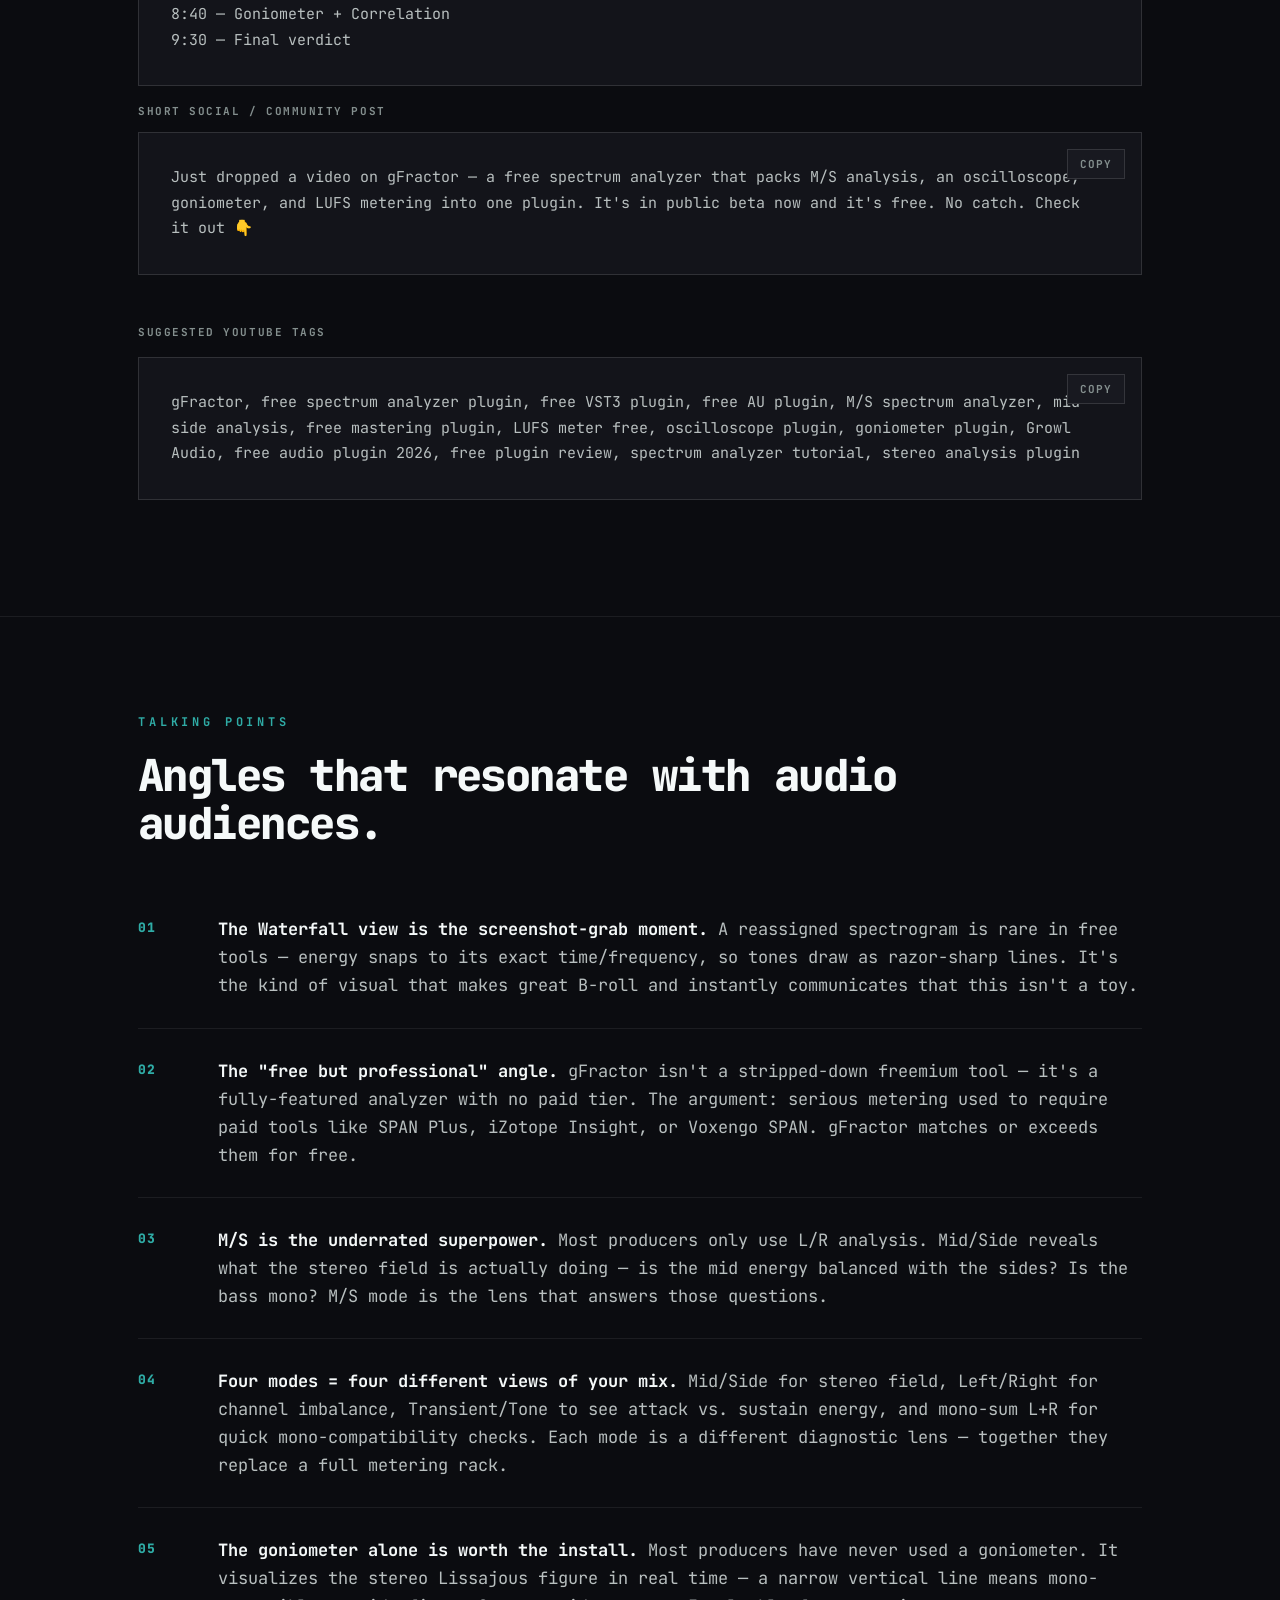
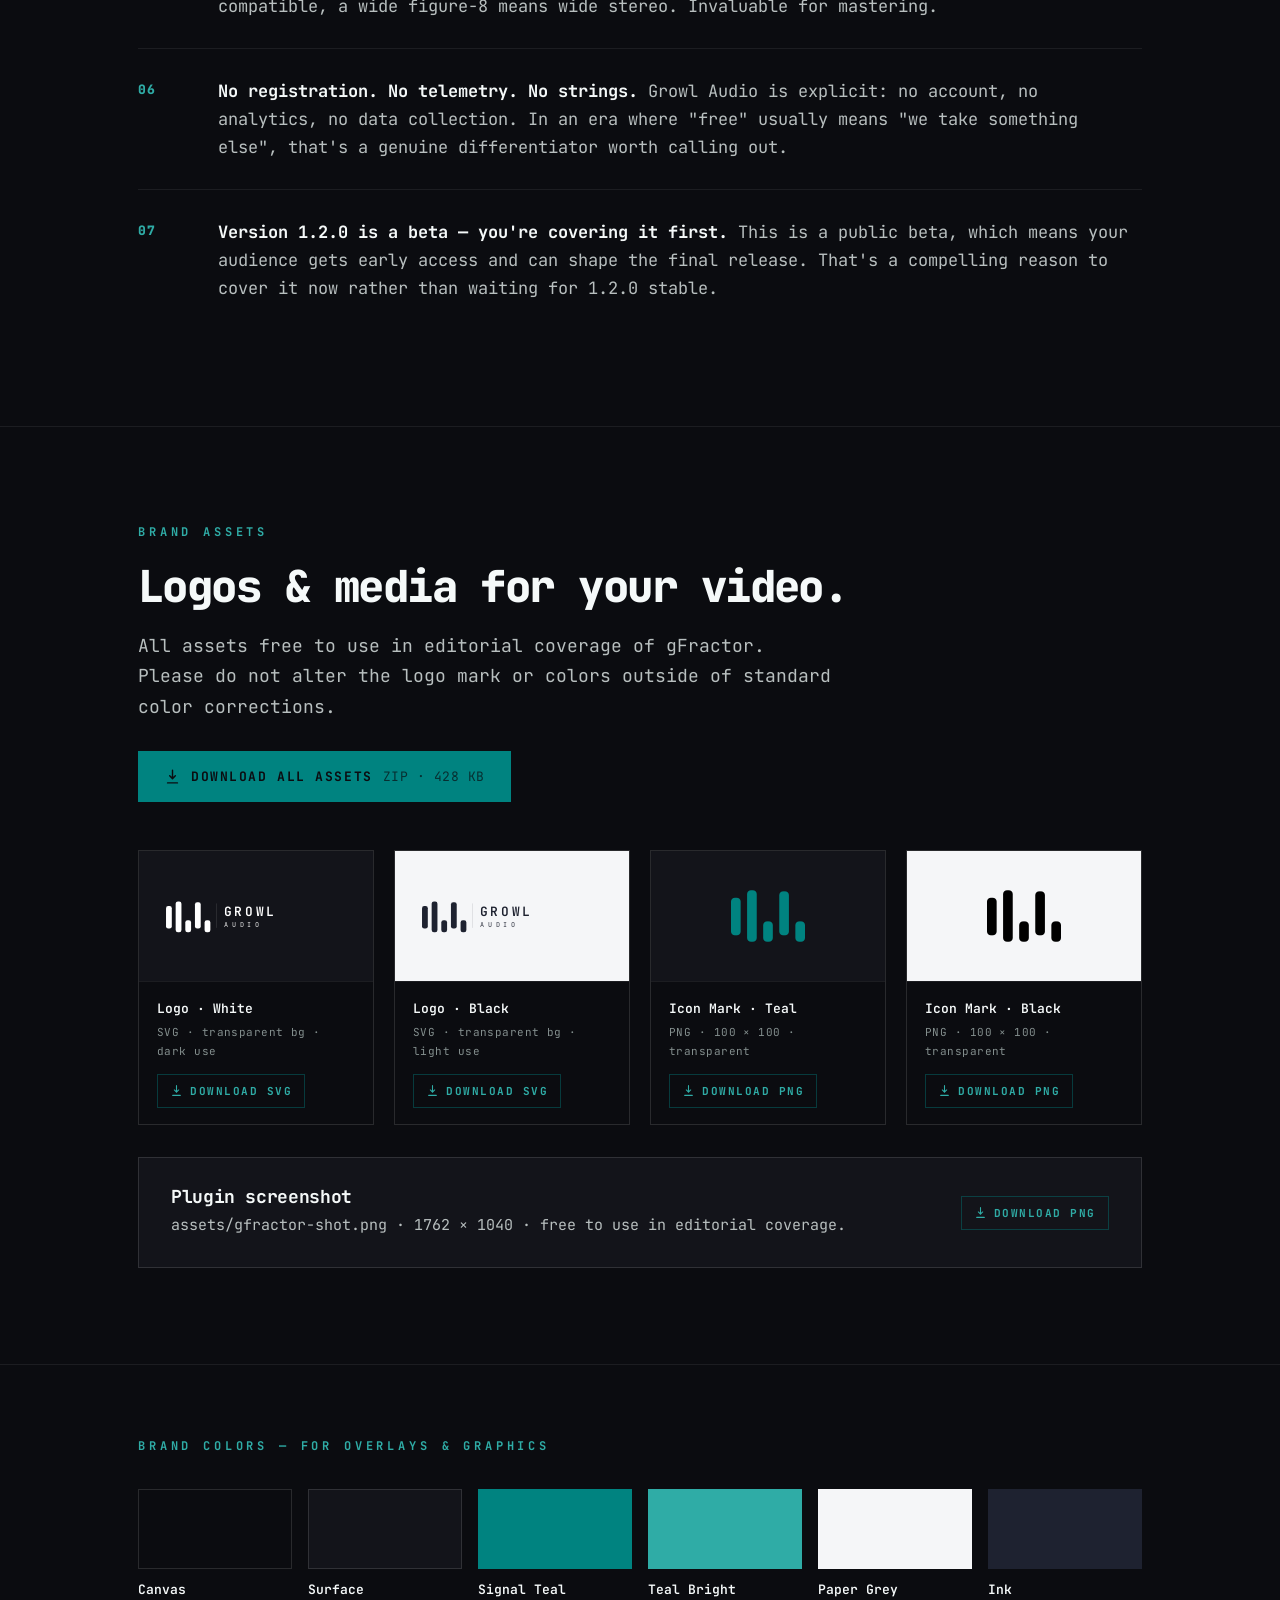
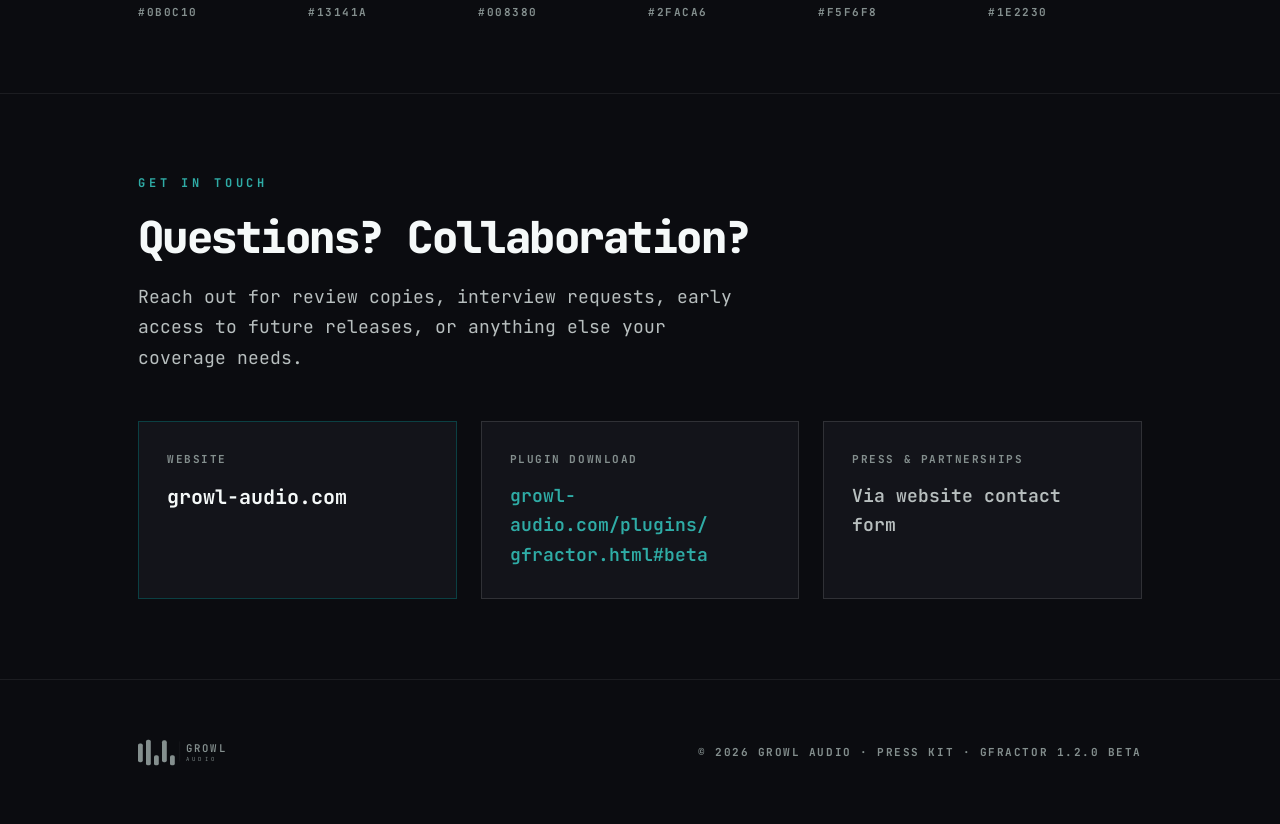
==== commit e19521b1: "Use HQ 1762x1040 plugin screenshot" ====
--- a/index.html
+++ b/index.html
@@ -171,7 +171,7 @@
     </div>
     <div style="display:flex;justify-content:space-between;align-items:center;margin-top:18px;">
       <div class="label">Screenshot — gFractor 1.2.0 Beta · free to use in coverage</div>
-      <div class="label teal">1100 × 628 px</div>
+      <div class="label teal">1762 × 1040 px</div>
     </div>
   </div>
 </section>
@@ -372,7 +372,7 @@
     <h2 class="headline">Logos &amp; media for your video.</h2>
     <p class="body" style="margin-bottom:28px;max-width:700px;">All assets free to use in editorial coverage of gFractor. Please do not alter the logo mark or colors outside of standard color corrections.</p>
 
-    <a class="dl-all" href="gfractor-press-kit.zip" download="gfractor-press-kit.zip"><svg viewBox="0 0 24 24"><path d="M12 3v12m0 0l-4-4m4 4l4-4M5 21h14"/></svg>Download all assets <span class="sz">ZIP · 205 KB</span></a>
+    <a class="dl-all" href="gfractor-press-kit.zip" download="gfractor-press-kit.zip"><svg viewBox="0 0 24 24"><path d="M12 3v12m0 0l-4-4m4 4l4-4M5 21h14"/></svg>Download all assets <span class="sz">ZIP · 428 KB</span></a>
 
     <div class="asset-grid">
       <div class="asset-card">
@@ -420,7 +420,7 @@
     <div class="panel" style="margin-top:32px;padding:28px 32px;display:flex;align-items:center;justify-content:space-between;gap:24px;">
       <div>
         <div class="title" style="font-size:18px;margin-bottom:6px;">Plugin screenshot</div>
-        <div class="body" style="font-size:15px;">assets/gfractor-shot.png · 1100 × 628 · free to use in editorial coverage.</div>
+        <div class="body" style="font-size:15px;">assets/gfractor-shot.png · 1762 × 1040 · free to use in editorial coverage.</div>
       </div>
       <a class="dl" href="assets/gfractor-shot.png" download="gfractor-1.2.0-screenshot.png"><svg viewBox="0 0 24 24"><path d="M12 3v12m0 0l-4-4m4 4l4-4M5 21h14"/></svg>Download PNG</a>
     </div>
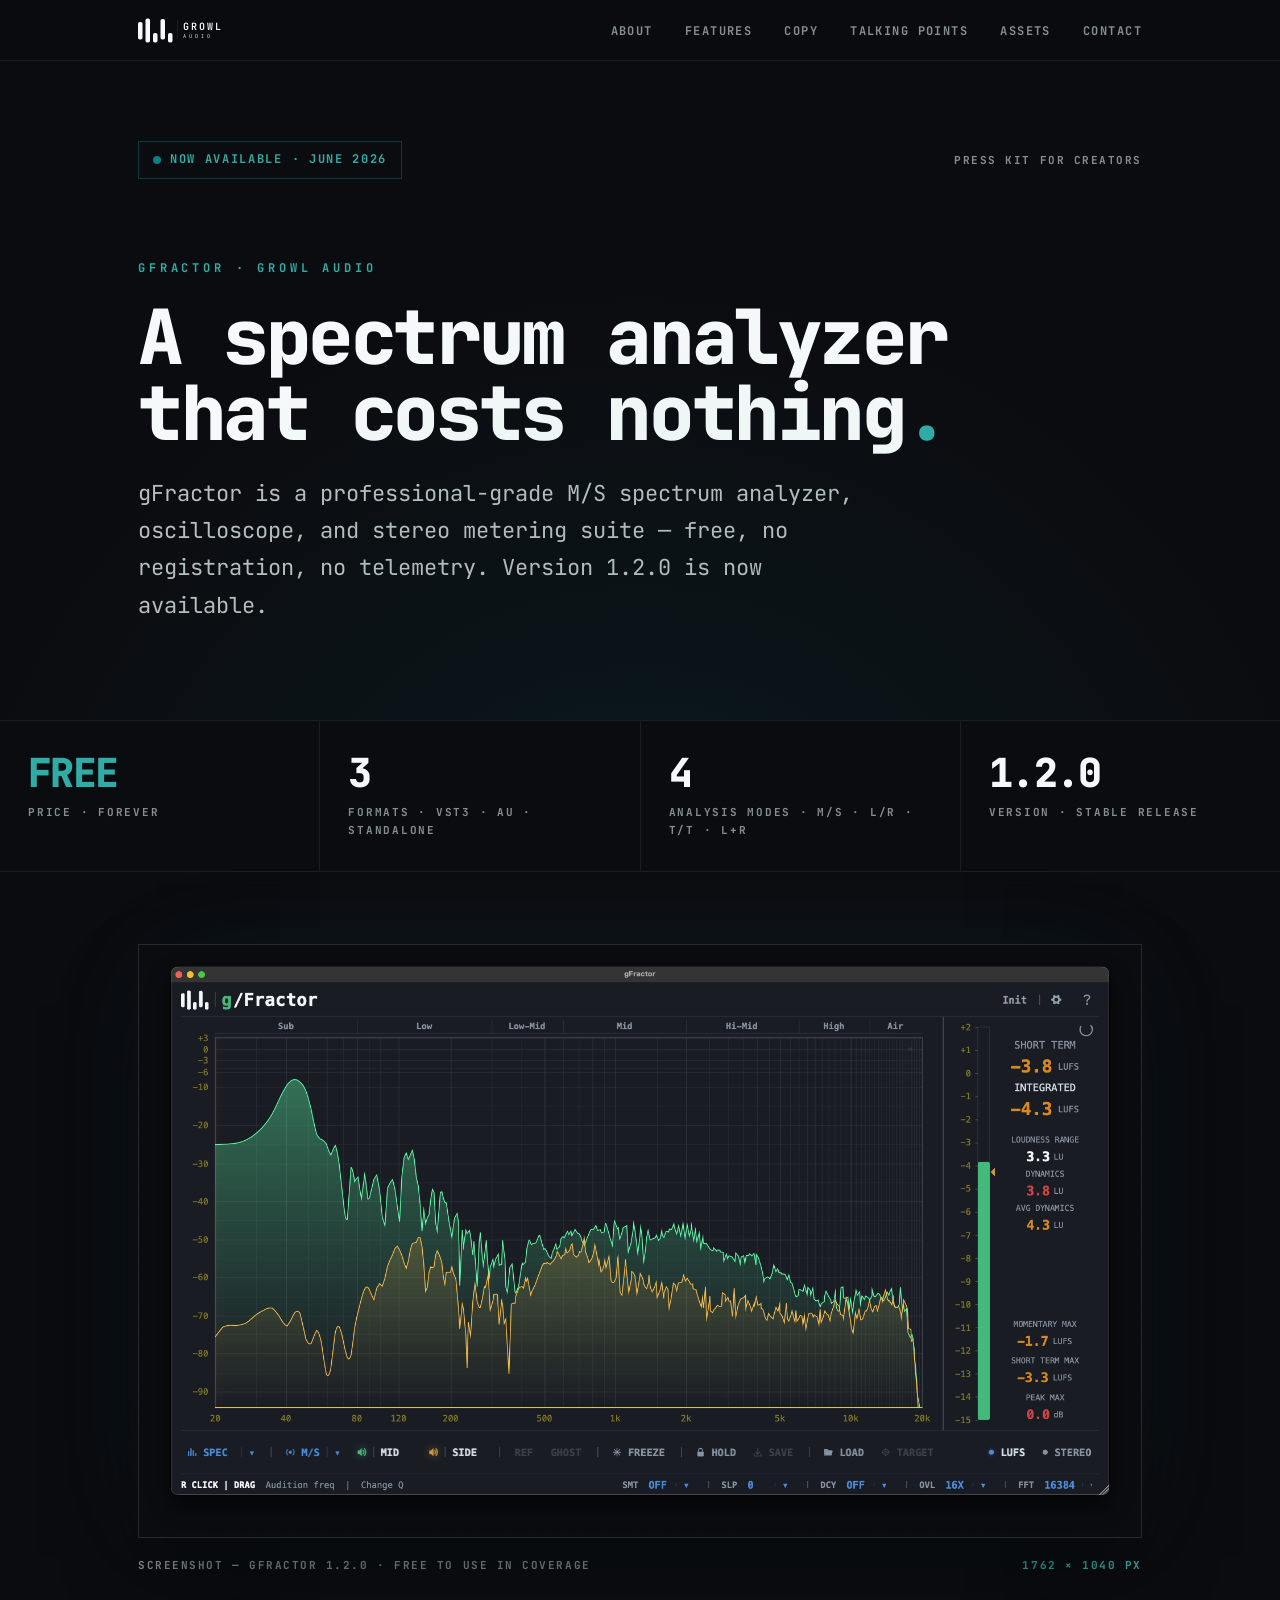
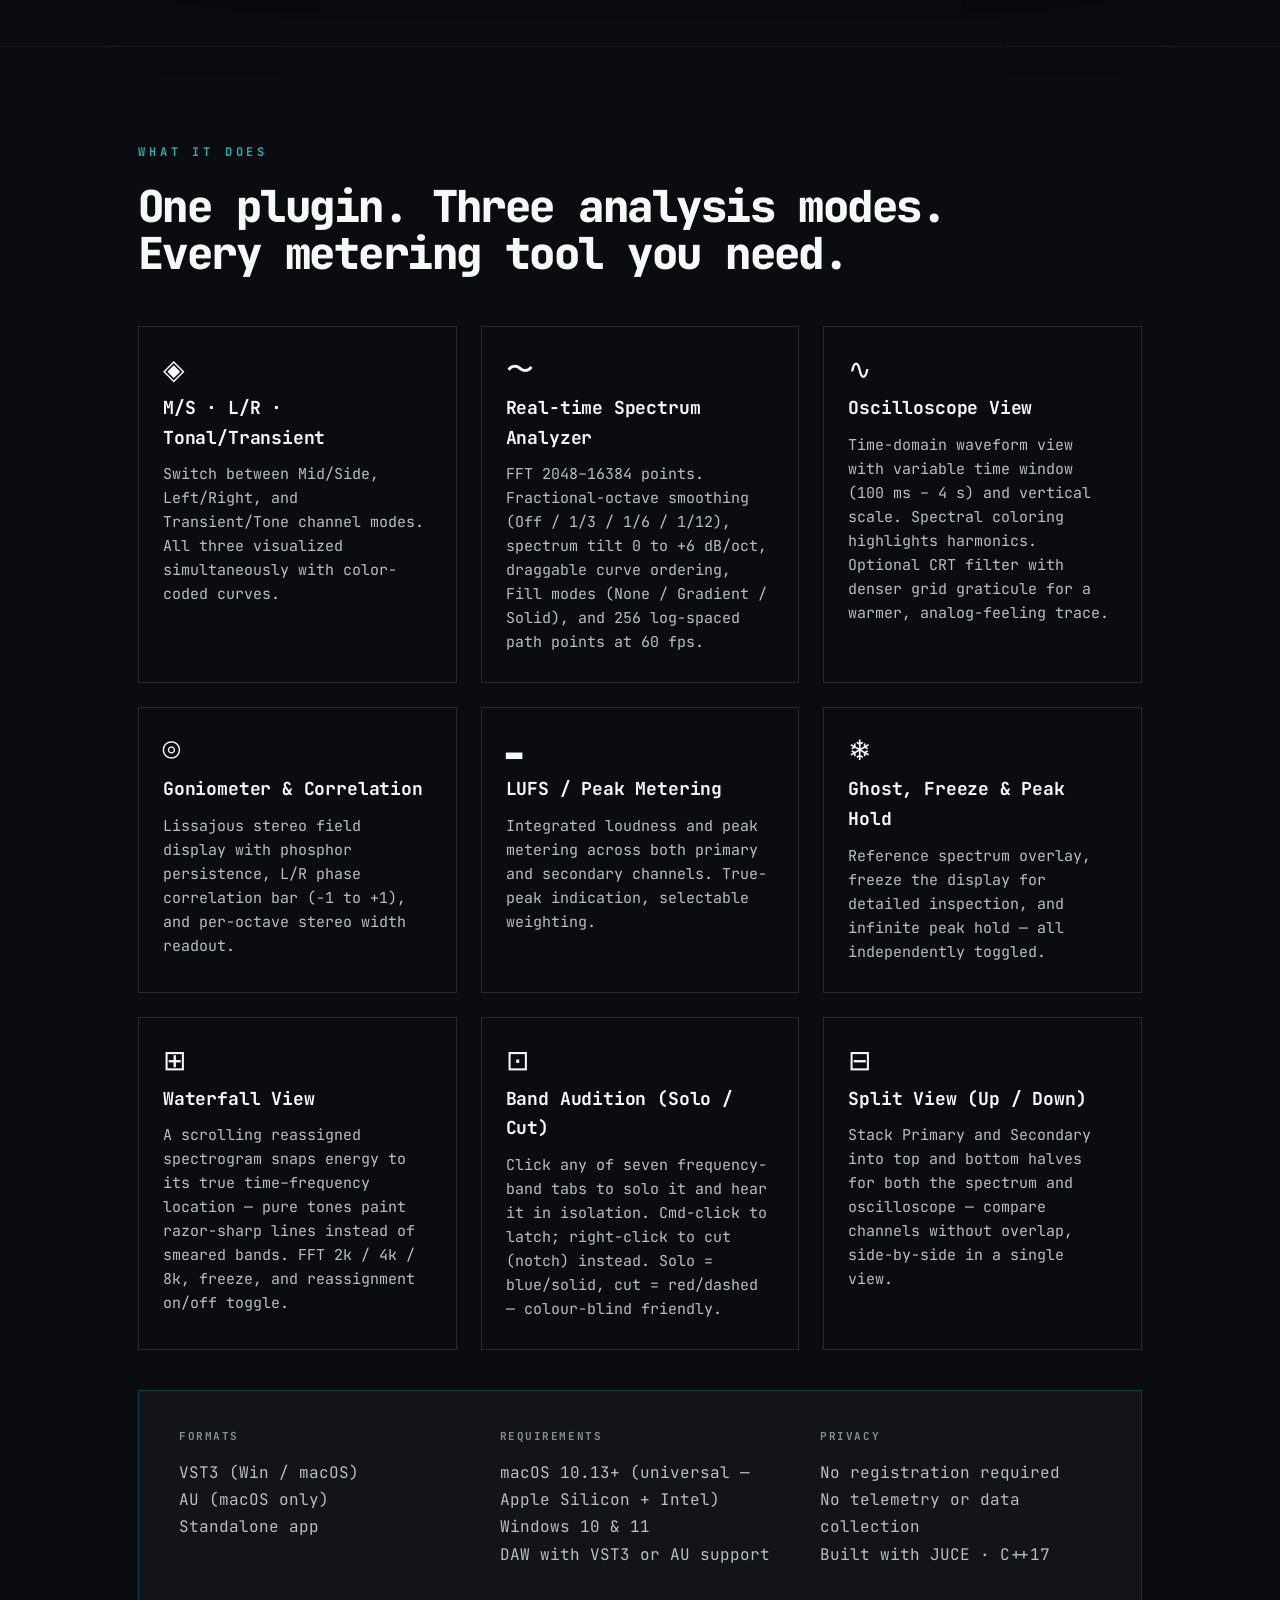
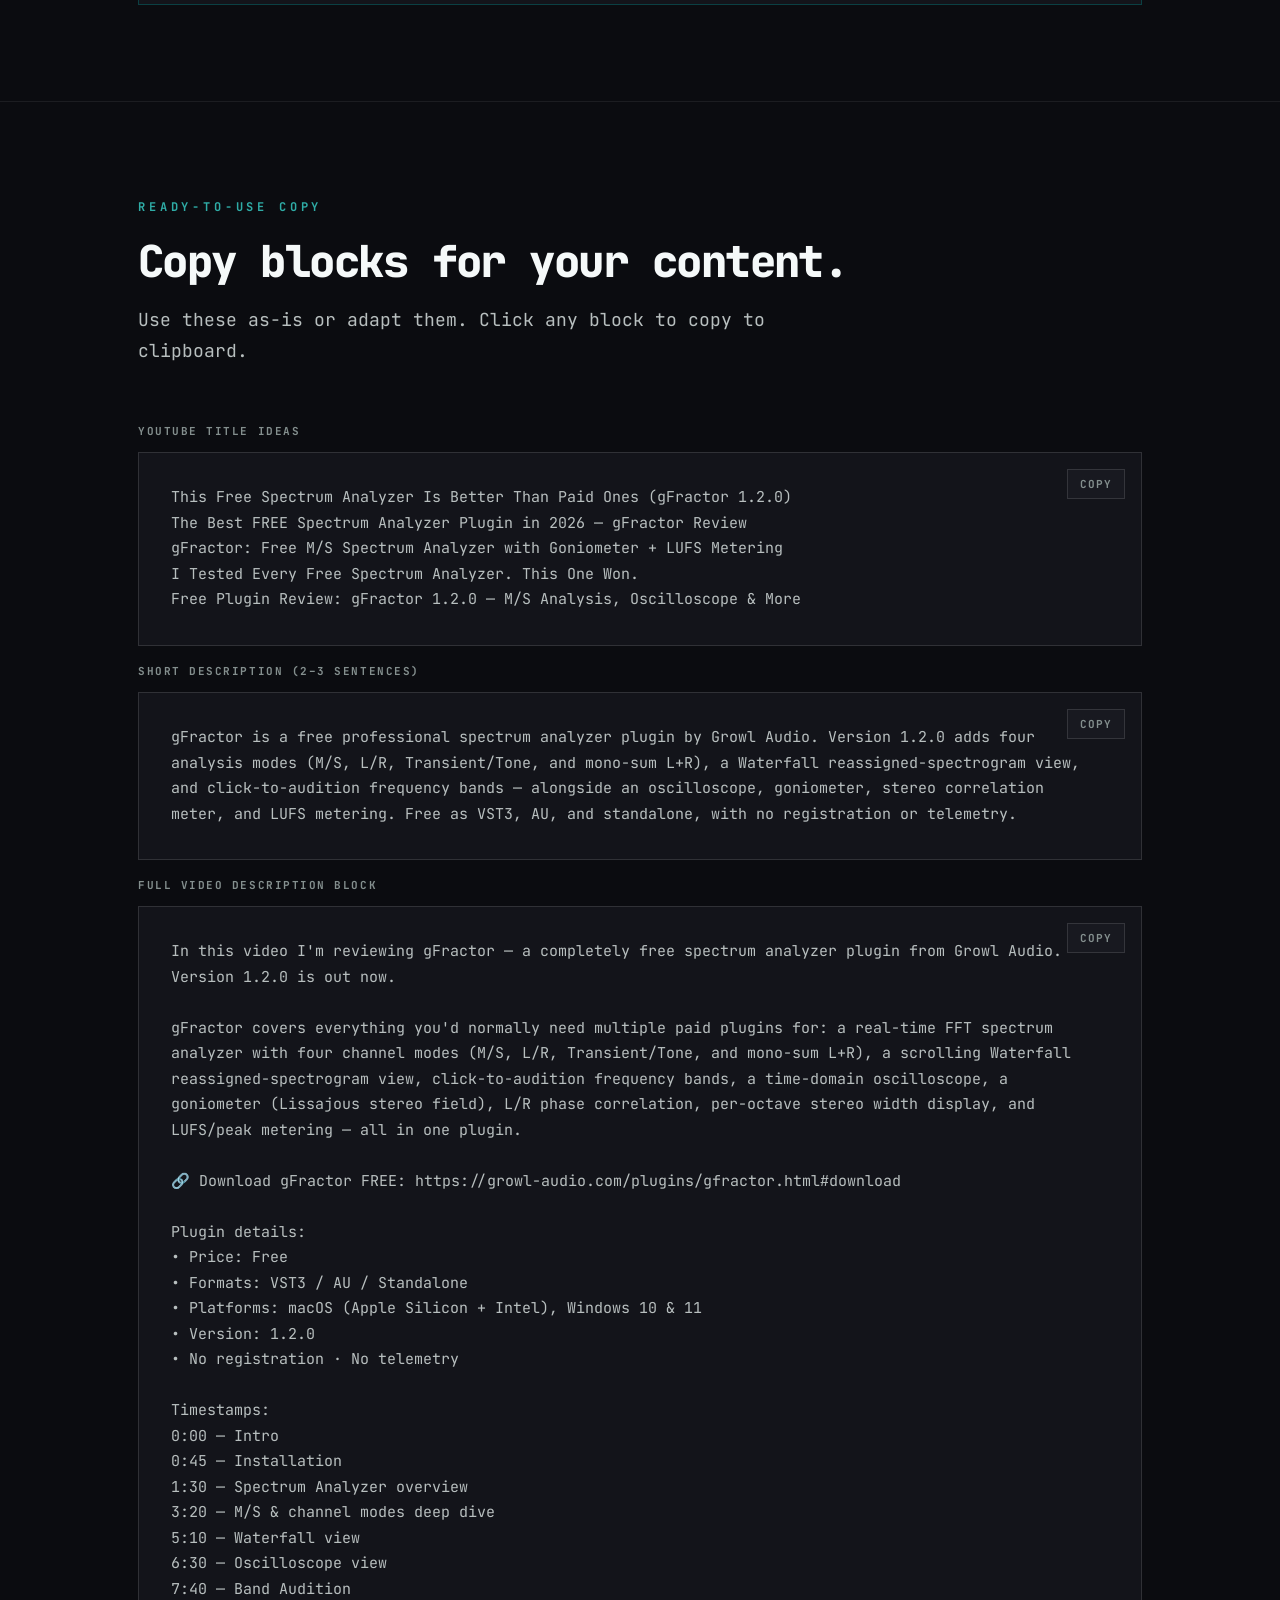
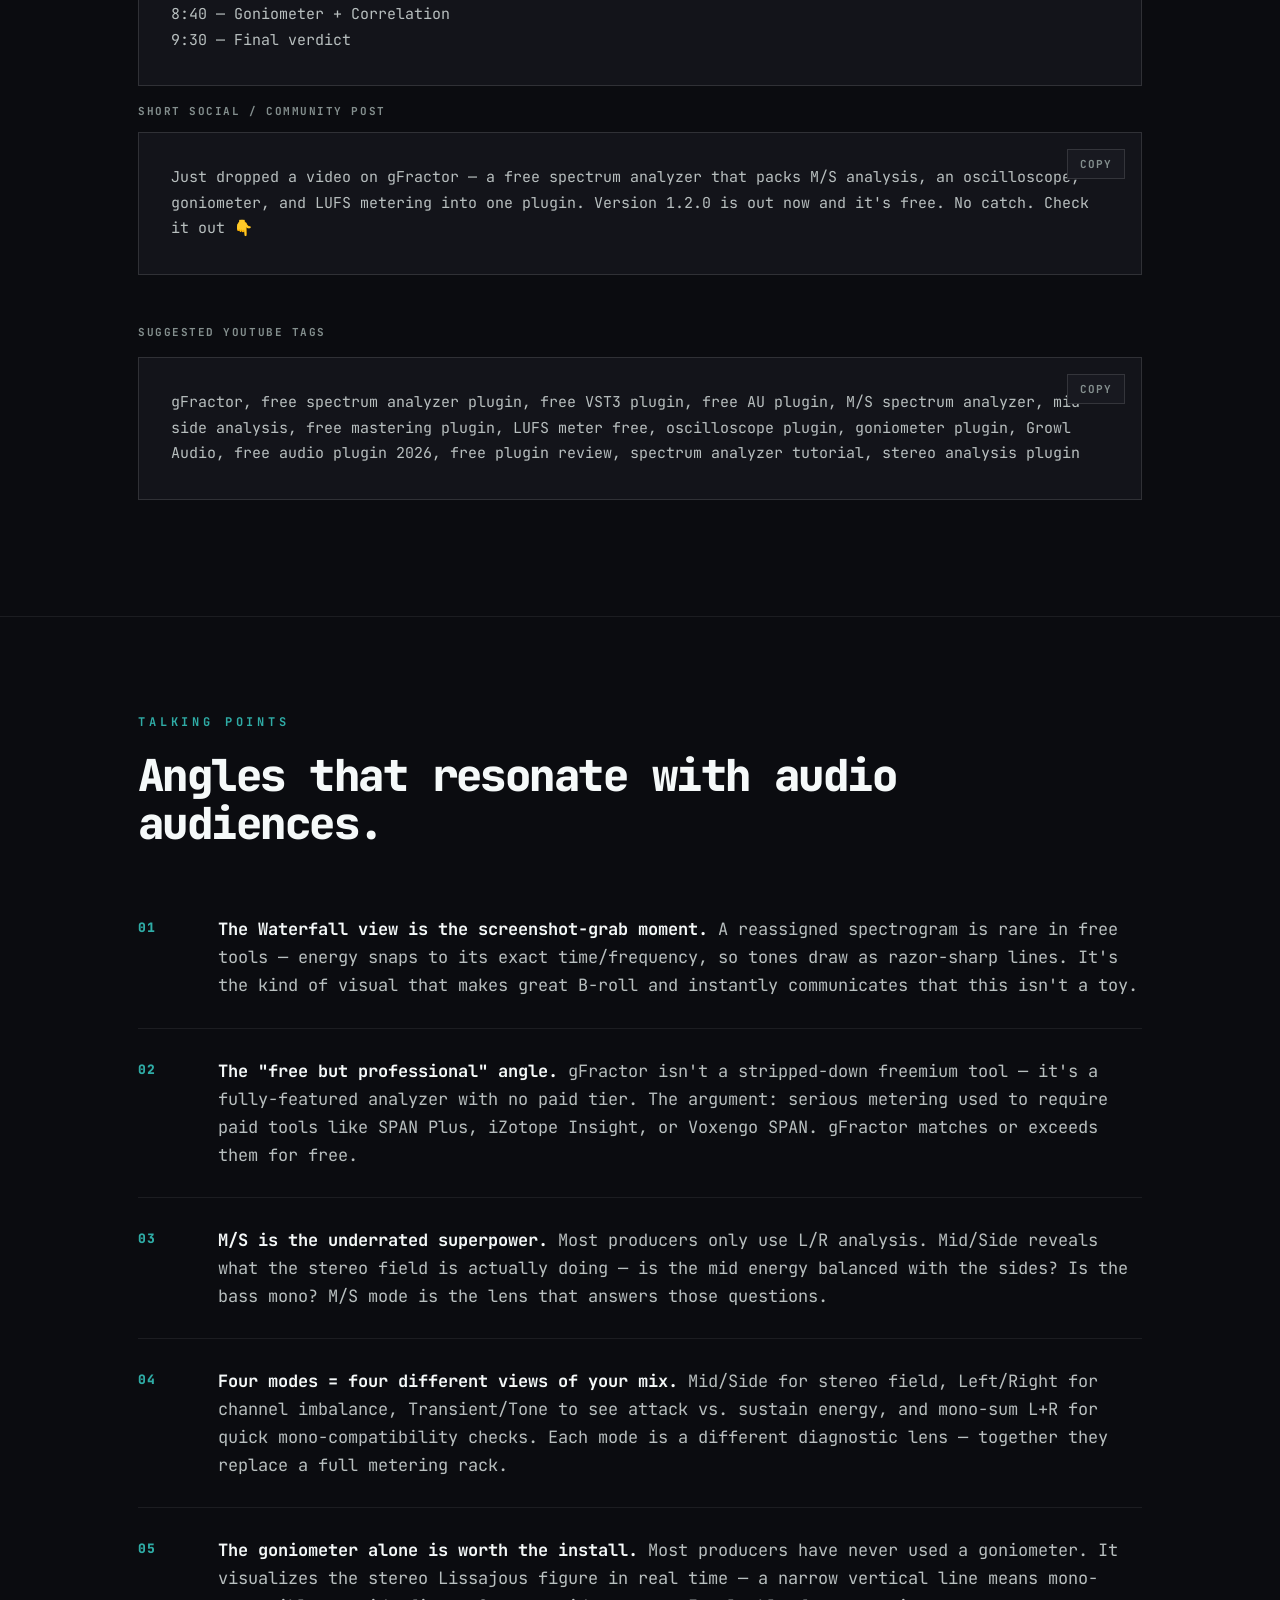
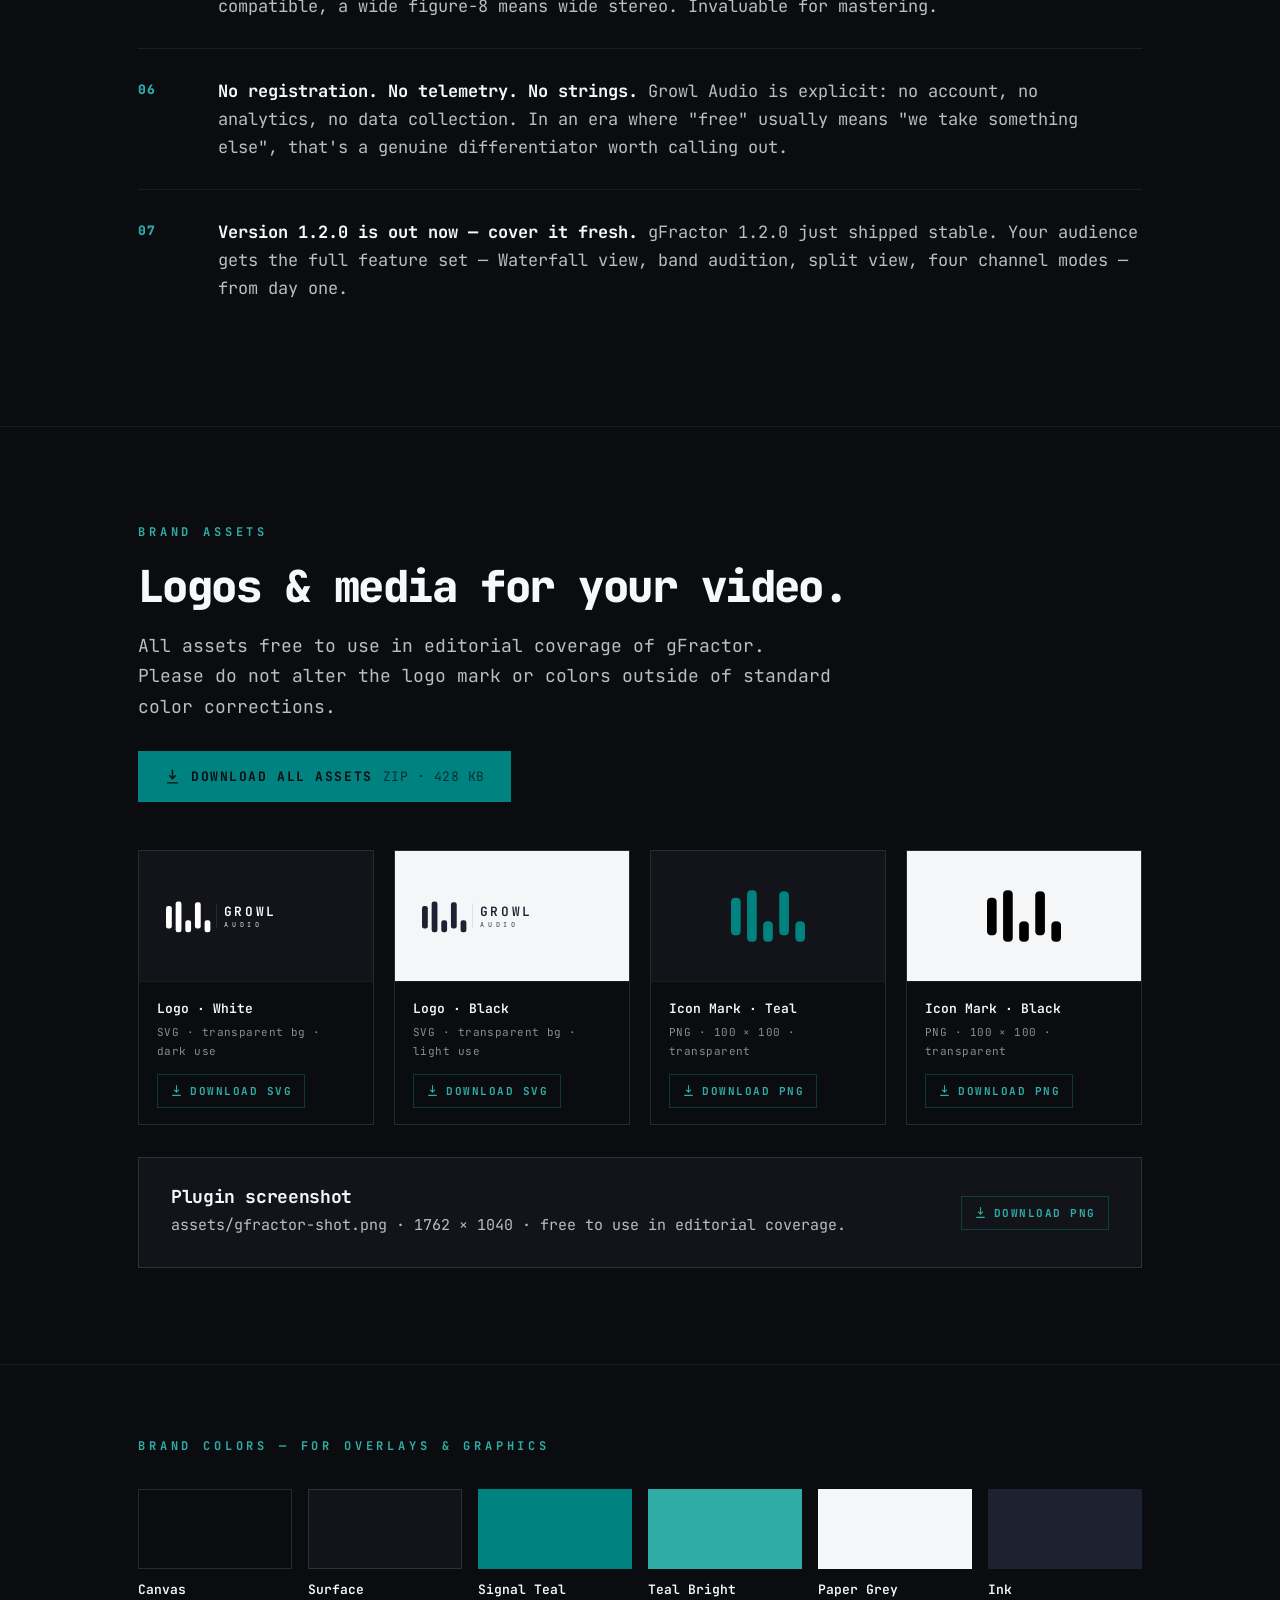
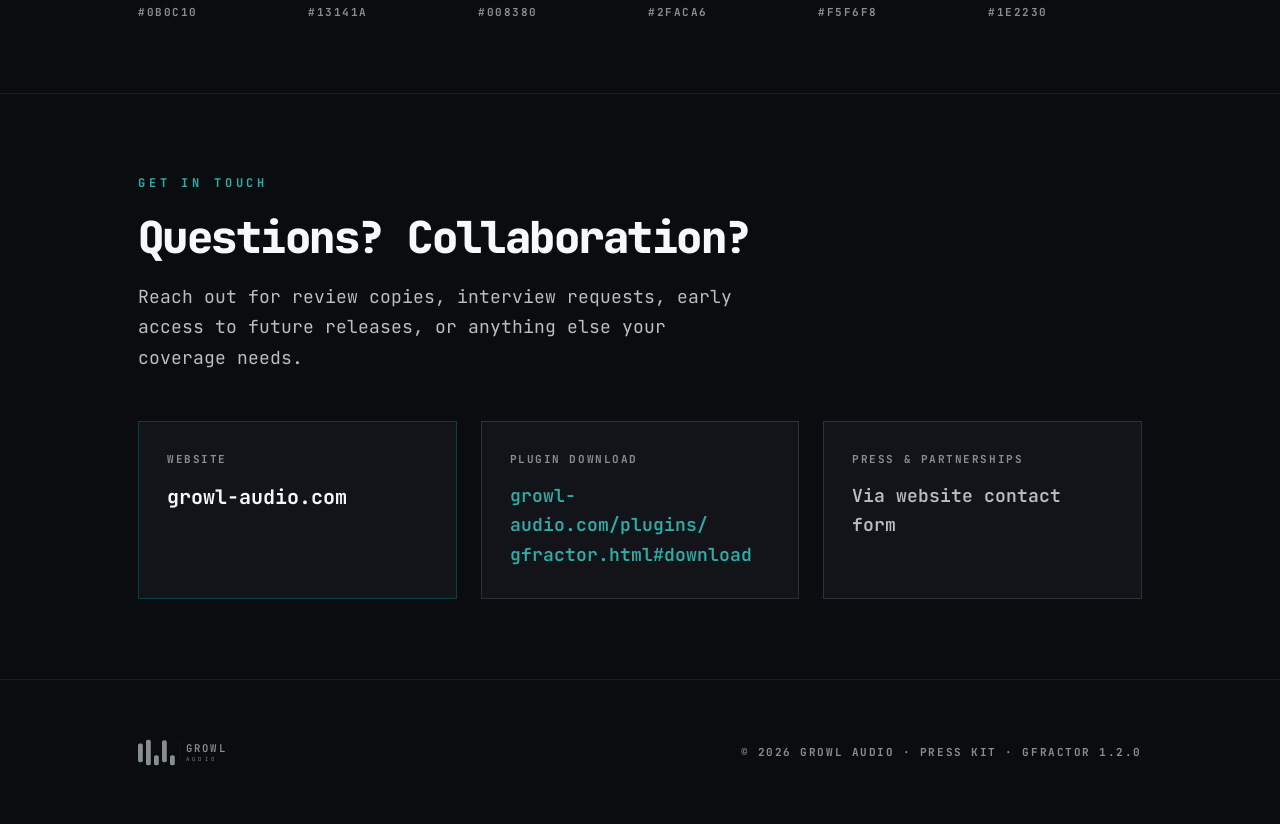
==== commit 257c1561: "docs: de-Beta press kit for stable 1.2.0 release - Sync Press Kit HTML from gFractor/Docs (Beta word" ====
--- a/index.html
+++ b/index.html
@@ -3,7 +3,7 @@
 <head>
 <meta charset="utf-8"/>
 <title>Growl Audio · gFractor — Press Kit</title>
-<meta name="description" content="Press kit for YouTube creators covering gFractor 1.2.0 Beta — free M/S spectrum analyzer by Growl Audio.">
+<meta name="description" content="Press kit for YouTube creators covering gFractor 1.2.0 — free M/S spectrum analyzer by Growl Audio.">
 <link rel="preconnect" href="https://fonts.googleapis.com">
 <link rel="preconnect" href="https://fonts.gstatic.com" crossorigin>
 <link href="https://fonts.googleapis.com/css2?family=JetBrains+Mono:wght@300;400;500;600;700;800&display=swap" rel="stylesheet">
@@ -144,12 +144,12 @@
 <section id="hero">
   <div class="container">
     <div class="hero-top">
-      <div class="badge"><span class="dot"></span>Public Beta · June 2026</div>
+      <div class="badge"><span class="dot"></span>Now Available · June 2026</div>
       <div class="label" style="color:var(--text-3);">Press Kit for Creators</div>
     </div>
     <div class="kicker">gFractor · Growl Audio</div>
     <h1 class="display">A spectrum analyzer<br>that costs nothing<span style="color:var(--accent-text);">.</span></h1>
-    <p class="body" style="max-width:760px;font-size:22px;">gFractor is a professional-grade M/S spectrum analyzer, oscilloscope, and stereo metering suite — free, no registration, no telemetry. Version 1.2.0 enters public beta.</p>
+    <p class="body" style="max-width:760px;font-size:22px;">gFractor is a professional-grade M/S spectrum analyzer, oscilloscope, and stereo metering suite — free, no registration, no telemetry. Version 1.2.0 is now available.</p>
   </div>
 </section>
 
@@ -159,7 +159,7 @@
     <div class="fact"><div class="val teal">FREE</div><div class="key">Price · forever</div></div>
     <div class="fact"><div class="val">3</div><div class="key">Formats · VST3 · AU · Standalone</div></div>
     <div class="fact"><div class="val">4</div><div class="key">Analysis modes · M/S · L/R · T/T · L+R</div></div>
-    <div class="fact"><div class="val">1.2.0</div><div class="key">Version · public beta</div></div>
+    <div class="fact"><div class="val">1.2.0</div><div class="key">Version · stable release</div></div>
   </div>
 </section>
 
@@ -170,7 +170,7 @@
       <img src="assets/gfractor-shot.png" alt="gFractor 1.2.0 — spectrum analyzer with LUFS metering panel open" loading="lazy"/>
     </div>
     <div style="display:flex;justify-content:space-between;align-items:center;margin-top:18px;">
-      <div class="label">Screenshot — gFractor 1.2.0 Beta · free to use in coverage</div>
+      <div class="label">Screenshot — gFractor 1.2.0 · free to use in coverage</div>
       <div class="label teal">1762 × 1040 px</div>
     </div>
   </div>
@@ -263,7 +263,7 @@
 The Best FREE Spectrum Analyzer Plugin in 2026 — gFractor Review
 gFractor: Free M/S Spectrum Analyzer with Goniometer + LUFS Metering
 I Tested Every Free Spectrum Analyzer. This One Won.
-Free Plugin Review: gFractor 1.2.0 Beta — M/S Analysis, Oscilloscope &amp; More</pre>
+Free Plugin Review: gFractor 1.2.0 — M/S Analysis, Oscilloscope &amp; More</pre>
         </div>
       </div>
 
@@ -279,17 +279,17 @@
         <div class="label" style="margin-bottom:12px;">Full video description block</div>
         <div class="copy-block" data-copy>
           <button class="copy-btn" onclick="copyBlock(this)">Copy</button>
-          <pre>In this video I'm reviewing gFractor — a completely free spectrum analyzer plugin from Growl Audio that just entered public beta with version 1.2.0.
+          <pre>In this video I'm reviewing gFractor — a completely free spectrum analyzer plugin from Growl Audio. Version 1.2.0 is out now.
 
 gFractor covers everything you'd normally need multiple paid plugins for: a real-time FFT spectrum analyzer with four channel modes (M/S, L/R, Transient/Tone, and mono-sum L+R), a scrolling Waterfall reassigned-spectrogram view, click-to-audition frequency bands, a time-domain oscilloscope, a goniometer (Lissajous stereo field), L/R phase correlation, per-octave stereo width display, and LUFS/peak metering — all in one plugin.
 
-🔗 Download gFractor FREE: https://growl-audio.com/plugins/gfractor.html#beta
+🔗 Download gFractor FREE: https://growl-audio.com/plugins/gfractor.html#download
 
 Plugin details:
 • Price: Free
 • Formats: VST3 / AU / Standalone
 • Platforms: macOS (Apple Silicon + Intel), Windows 10 &amp; 11
-• Version: 1.2.0 Beta
+• Version: 1.2.0
 • No registration · No telemetry
 
 Timestamps:
@@ -309,7 +309,7 @@
         <div class="label" style="margin-bottom:12px;">Short social / community post</div>
         <div class="copy-block" data-copy>
           <button class="copy-btn" onclick="copyBlock(this)">Copy</button>
-          <pre>Just dropped a video on gFractor — a free spectrum analyzer that packs M/S analysis, an oscilloscope, goniometer, and LUFS metering into one plugin. It's in public beta now and it's free. No catch. Check it out 👇</pre>
+          <pre>Just dropped a video on gFractor — a free spectrum analyzer that packs M/S analysis, an oscilloscope, goniometer, and LUFS metering into one plugin. Version 1.2.0 is out now and it's free. No catch. Check it out 👇</pre>
         </div>
       </div>
 
@@ -359,7 +359,7 @@
       </div>
       <div class="tp">
         <div class="num">07</div>
-        <div class="text"><strong>Version 1.2.0 is a beta — you're covering it first.</strong> This is a public beta, which means your audience gets early access and can shape the final release. That's a compelling reason to cover it now rather than waiting for 1.2.0 stable.</div>
+        <div class="text"><strong>Version 1.2.0 is out now — cover it fresh.</strong> gFractor 1.2.0 just shipped stable. Your audience gets the full feature set — Waterfall view, band audition, split view, four channel modes — from day one.</div>
       </div>
     </div>
   </div>
@@ -474,7 +474,7 @@
       </div>
       <div class="panel" style="padding:28px 28px;">
         <div class="label" style="margin-bottom:12px;">Plugin download</div>
-        <div style="font-size:18px;font-weight:600;color:var(--text-2);"><a href="https://growl-audio.com/plugins/gfractor.html#beta" style="color:var(--accent-text);text-decoration:none;">growl-audio.com/plugins/<wbr>gfractor.html#beta</a></div>
+        <div style="font-size:18px;font-weight:600;color:var(--text-2);"><a href="https://growl-audio.com/plugins/gfractor.html#download" style="color:var(--accent-text);text-decoration:none;">growl-audio.com/plugins/<wbr>gfractor.html#download</a></div>
       </div>
       <div class="panel" style="padding:28px 28px;">
         <div class="label" style="margin-bottom:12px;">Press &amp; Partnerships</div>
@@ -496,7 +496,7 @@
         <text x="90" y="30" font-family="'JetBrains Mono',monospace" font-weight="600" font-size="20" letter-spacing="4">GROWL</text>
         <text x="90" y="46" font-family="'JetBrains Mono',monospace" font-weight="300" font-size="10.5" letter-spacing="6">AUDIO</text>
       </svg>
-      <div class="label" style="color:var(--text-3);">© 2026 Growl Audio · Press Kit · gFractor 1.2.0 Beta</div>
+      <div class="label" style="color:var(--text-3);">© 2026 Growl Audio · Press Kit · gFractor 1.2.0</div>
     </div>
   </div>
 </footer>
